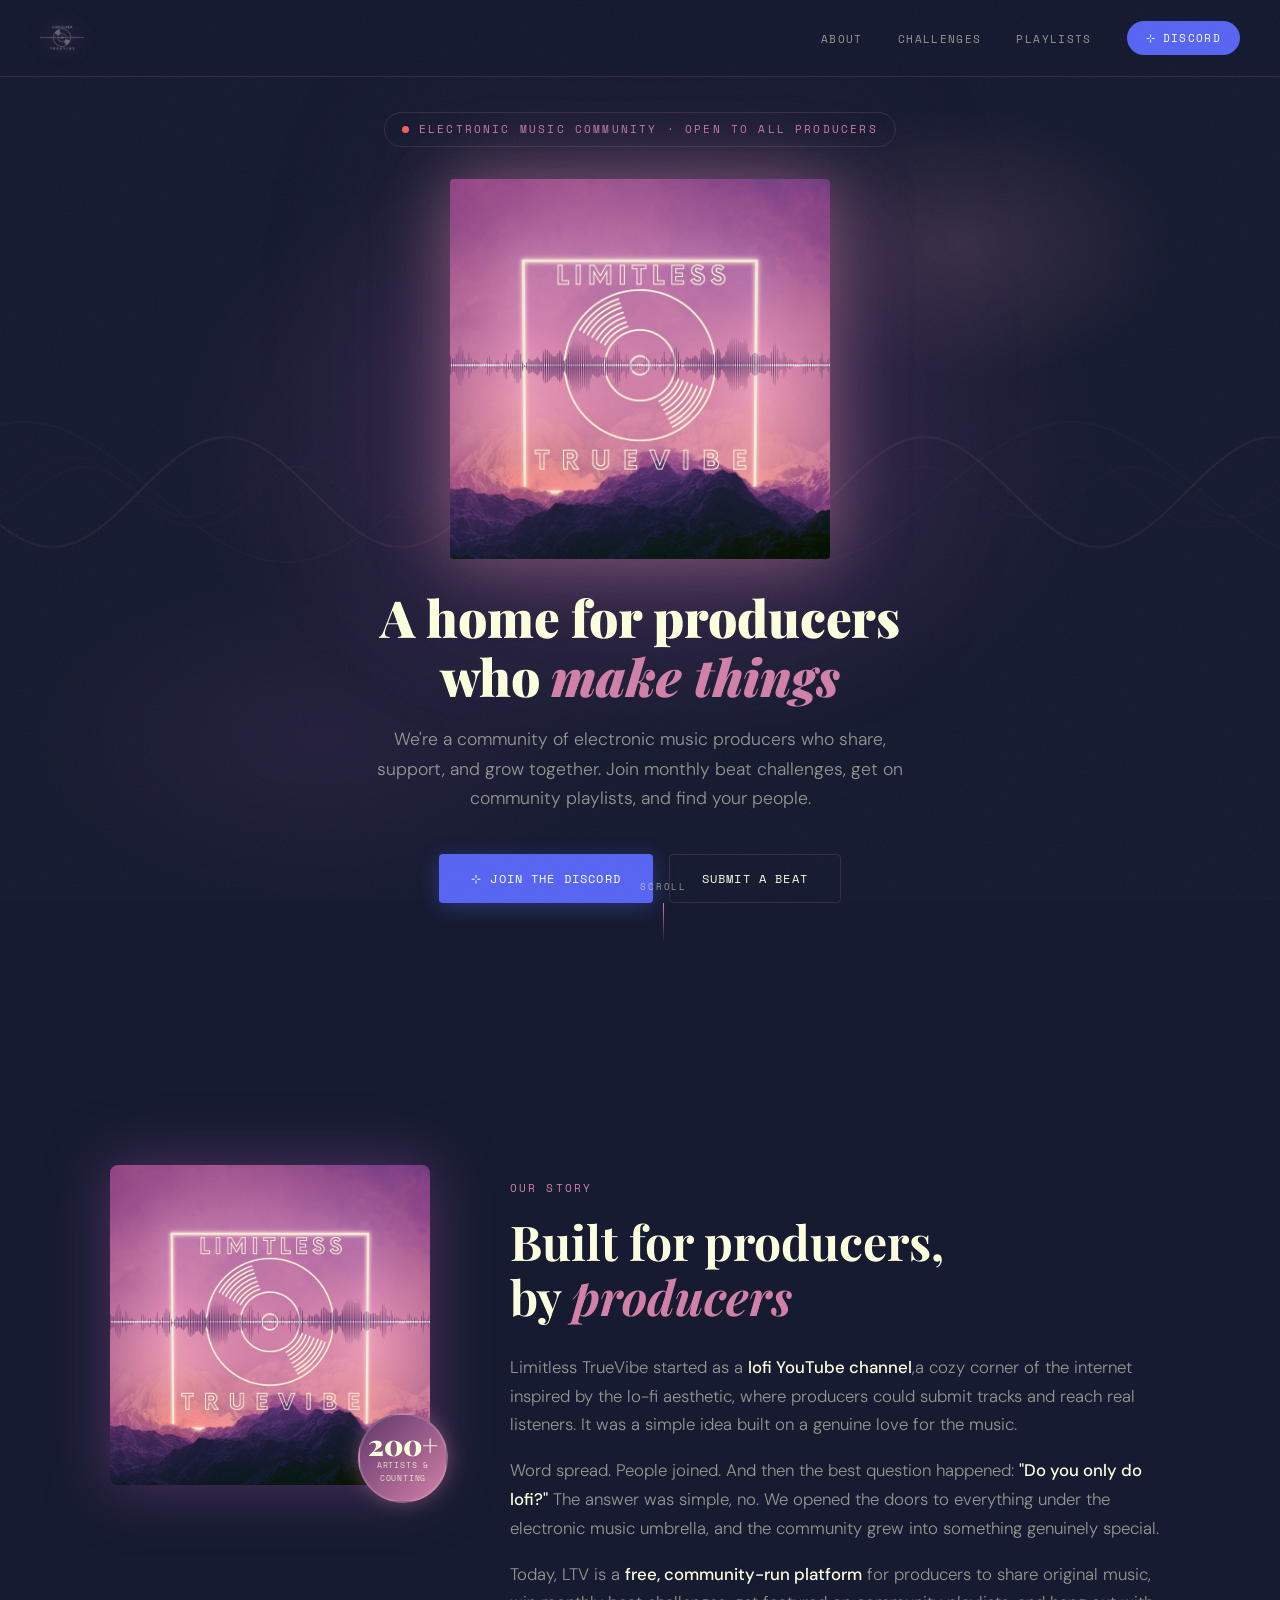
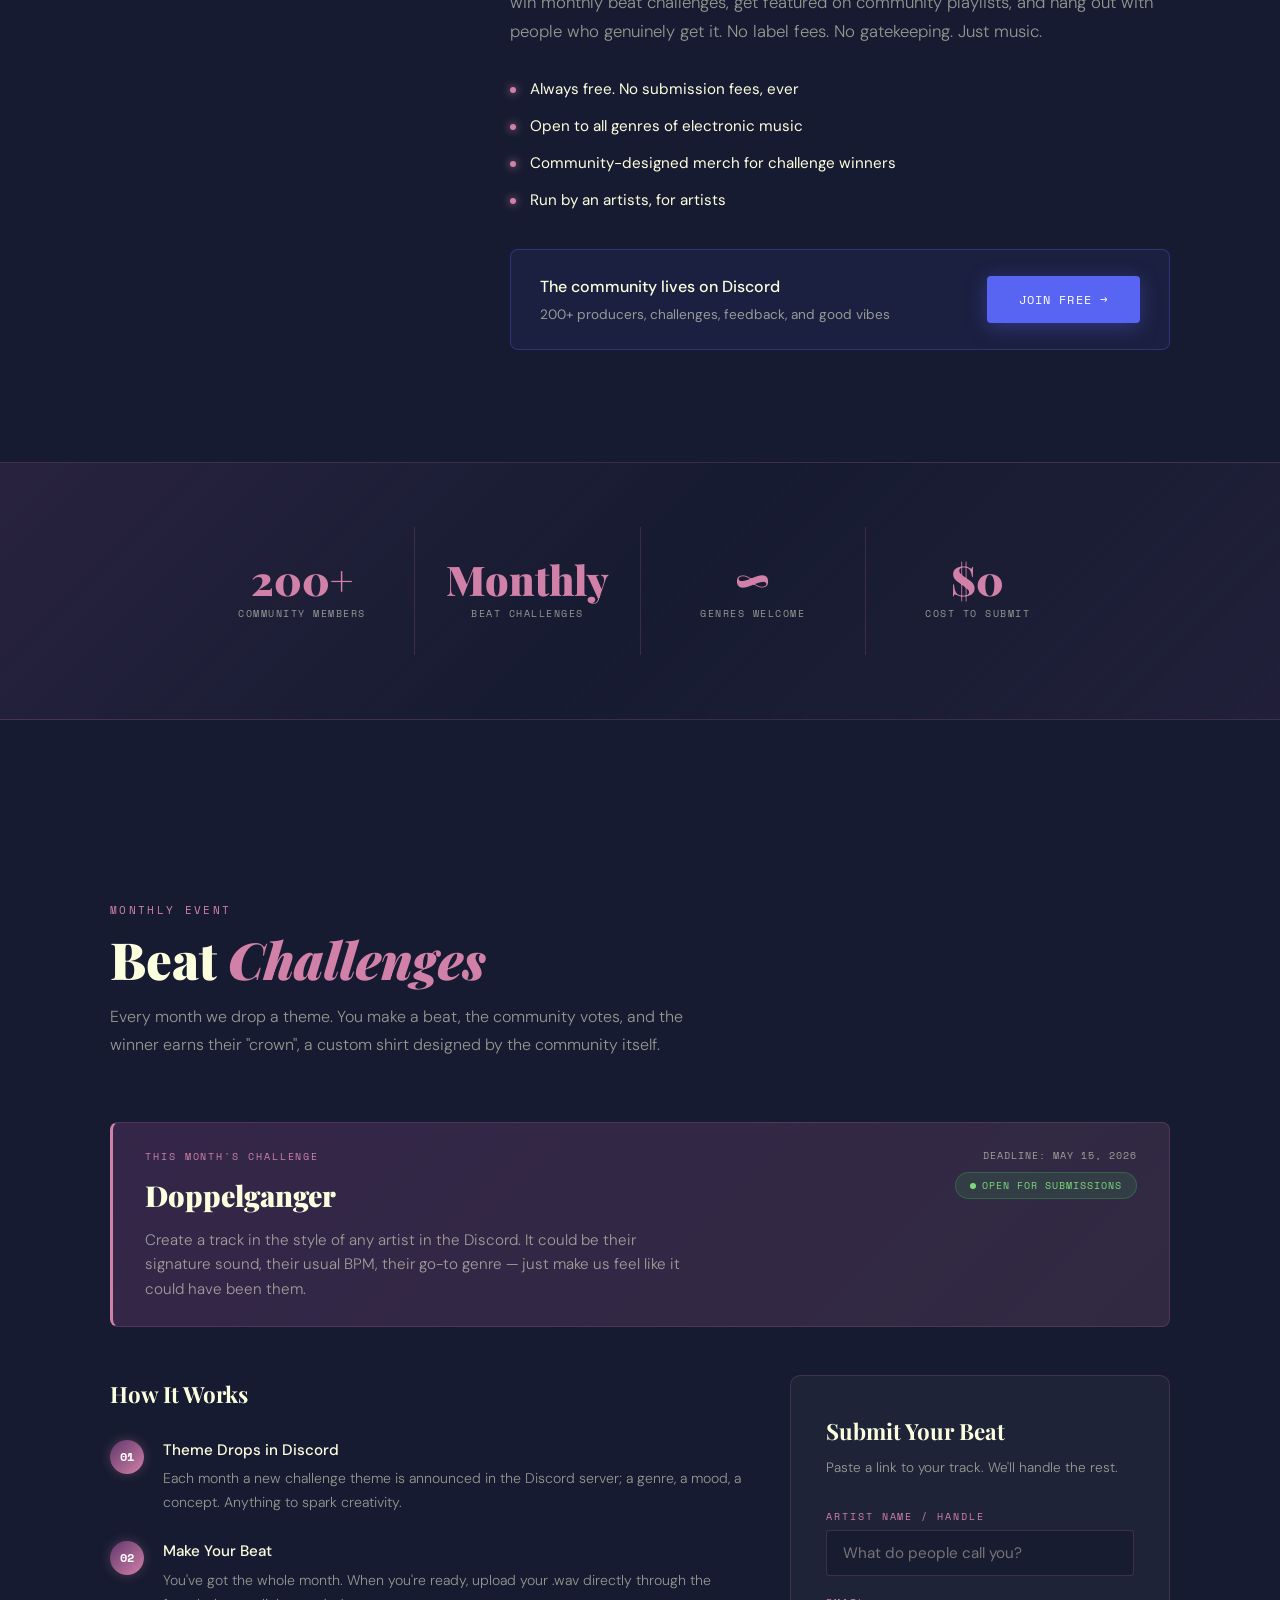
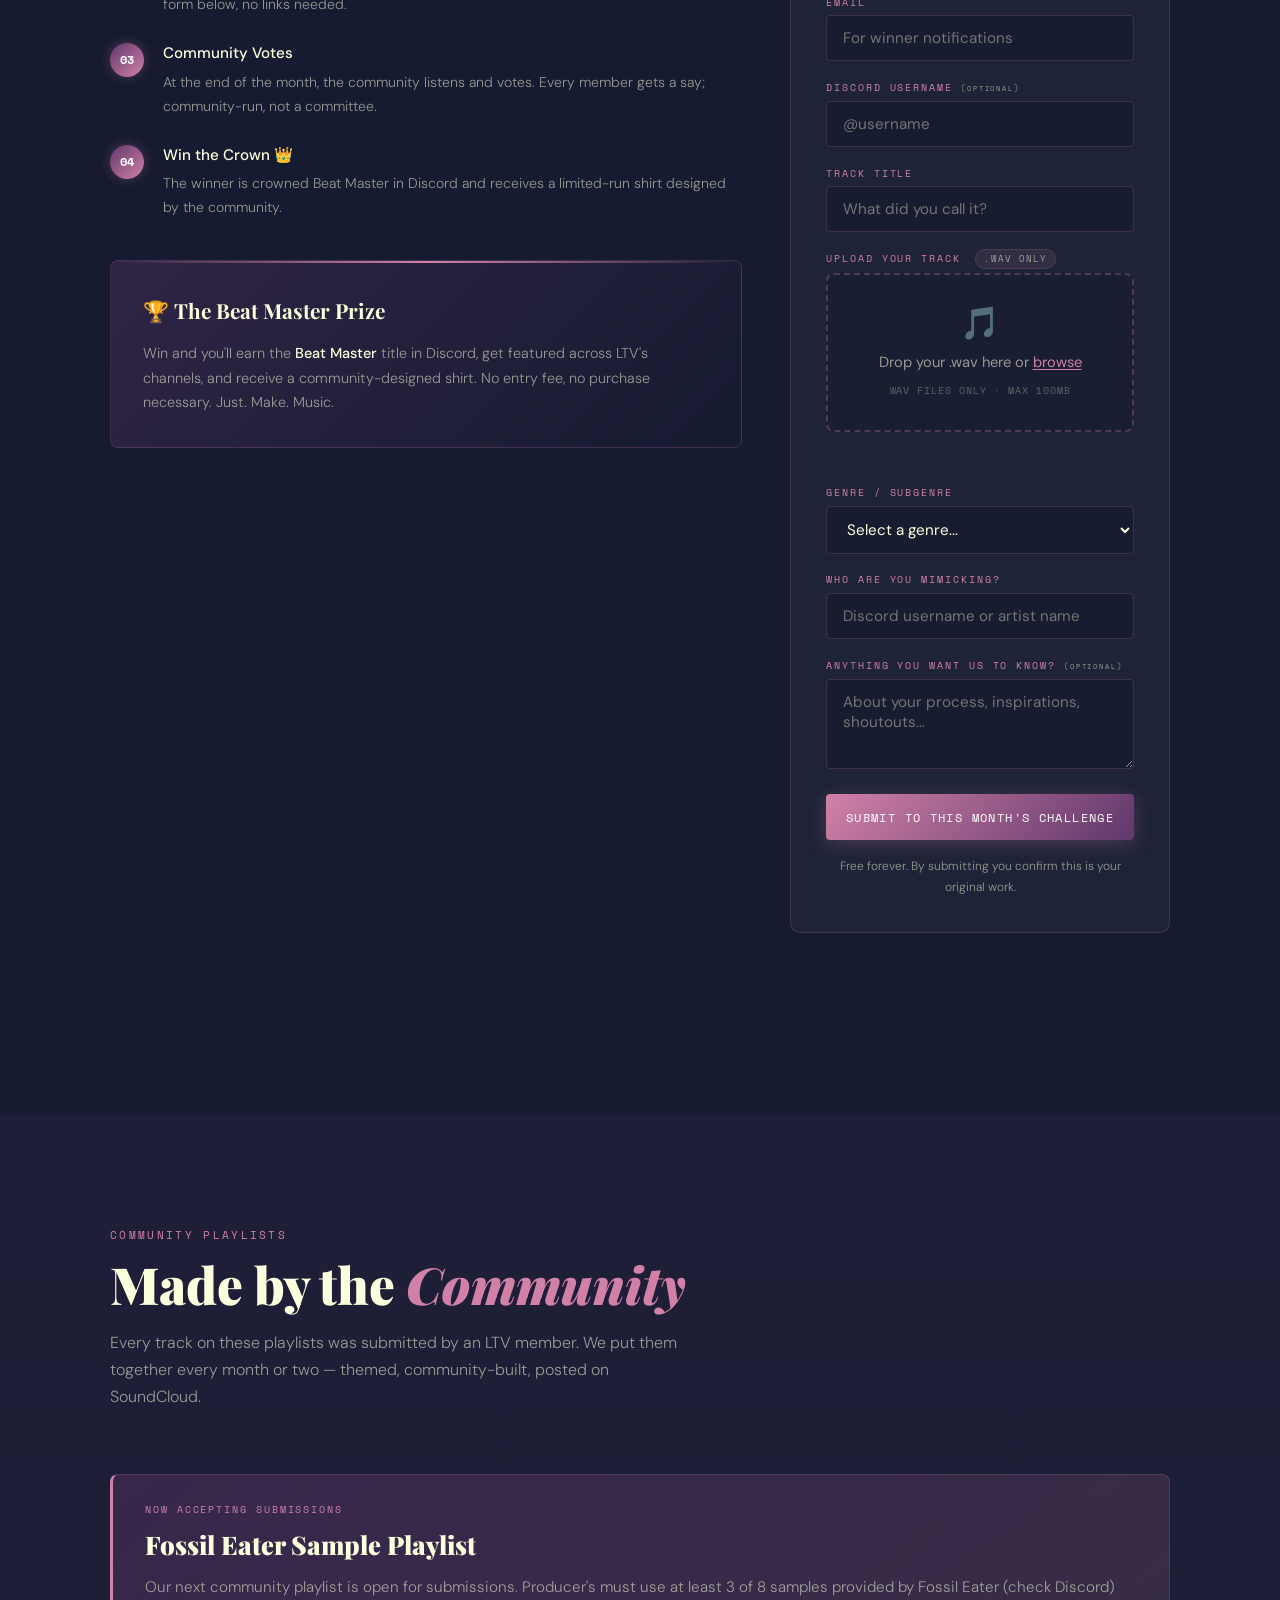
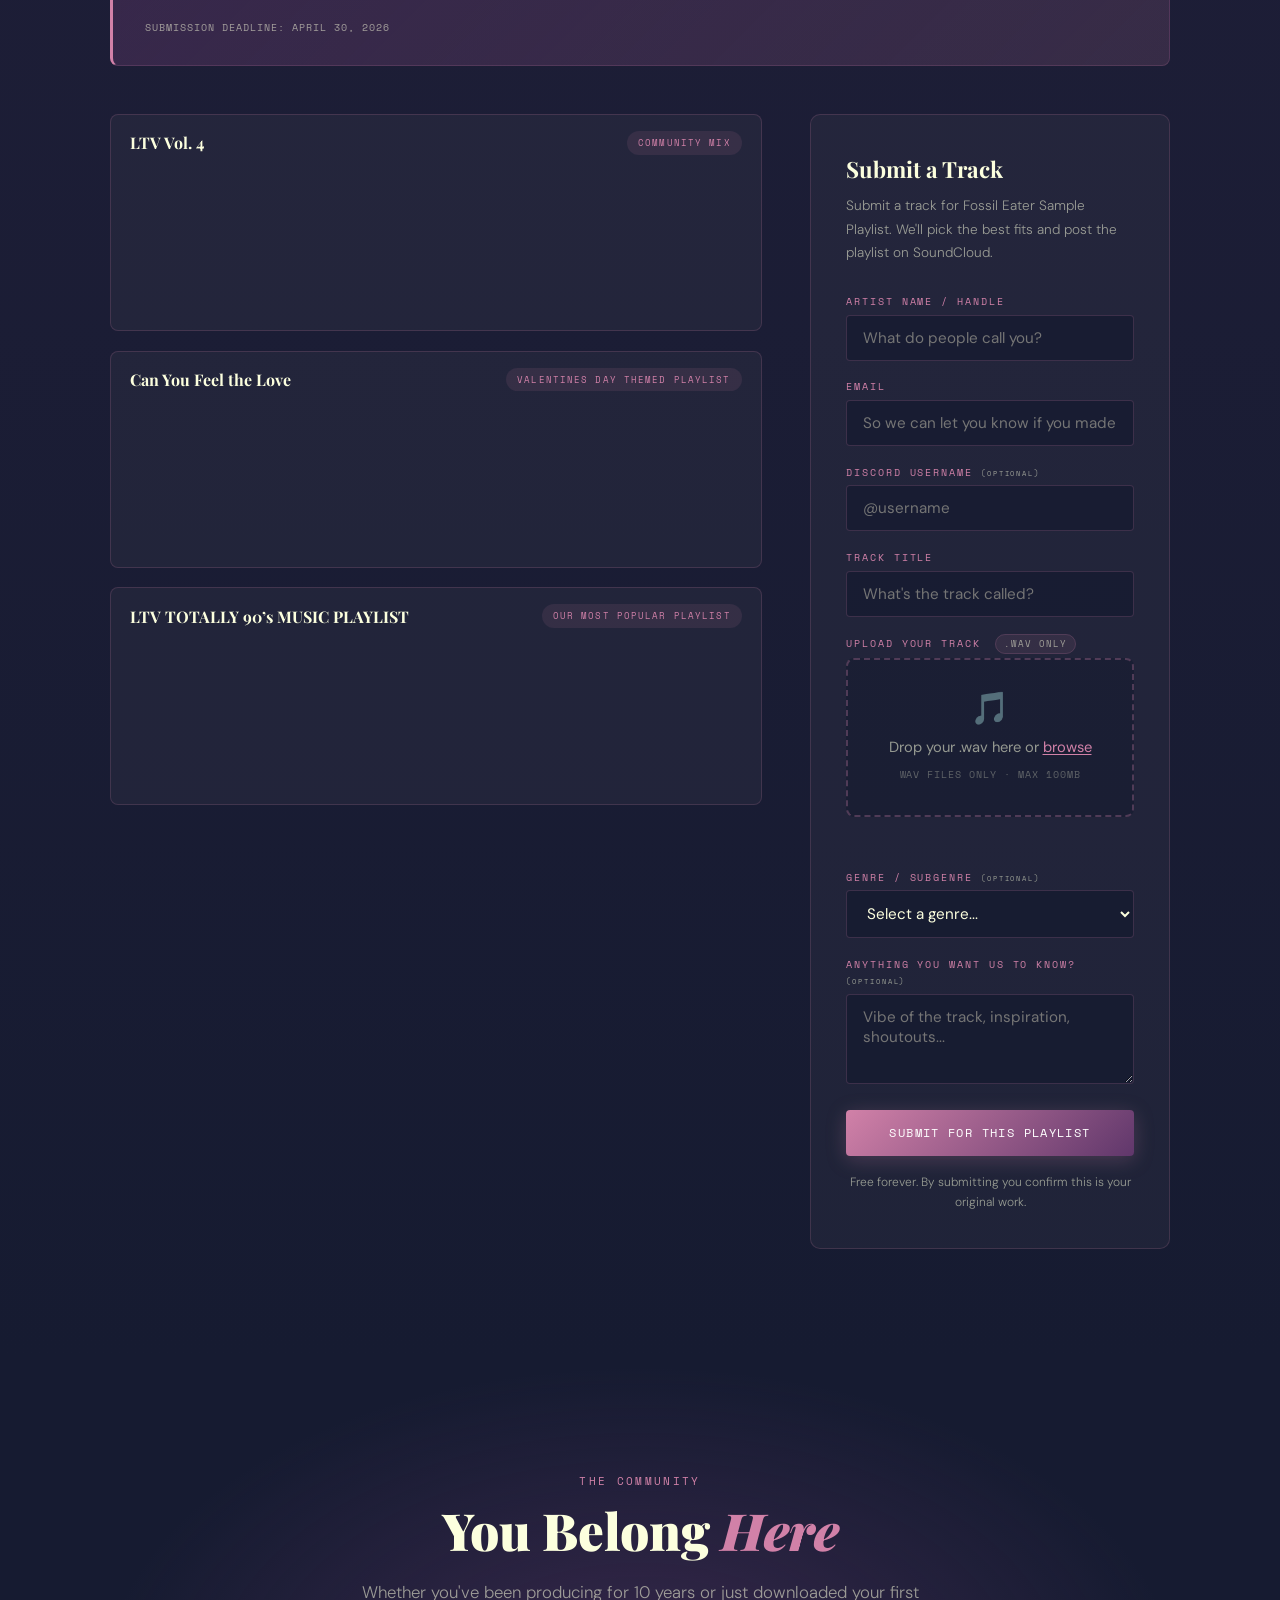
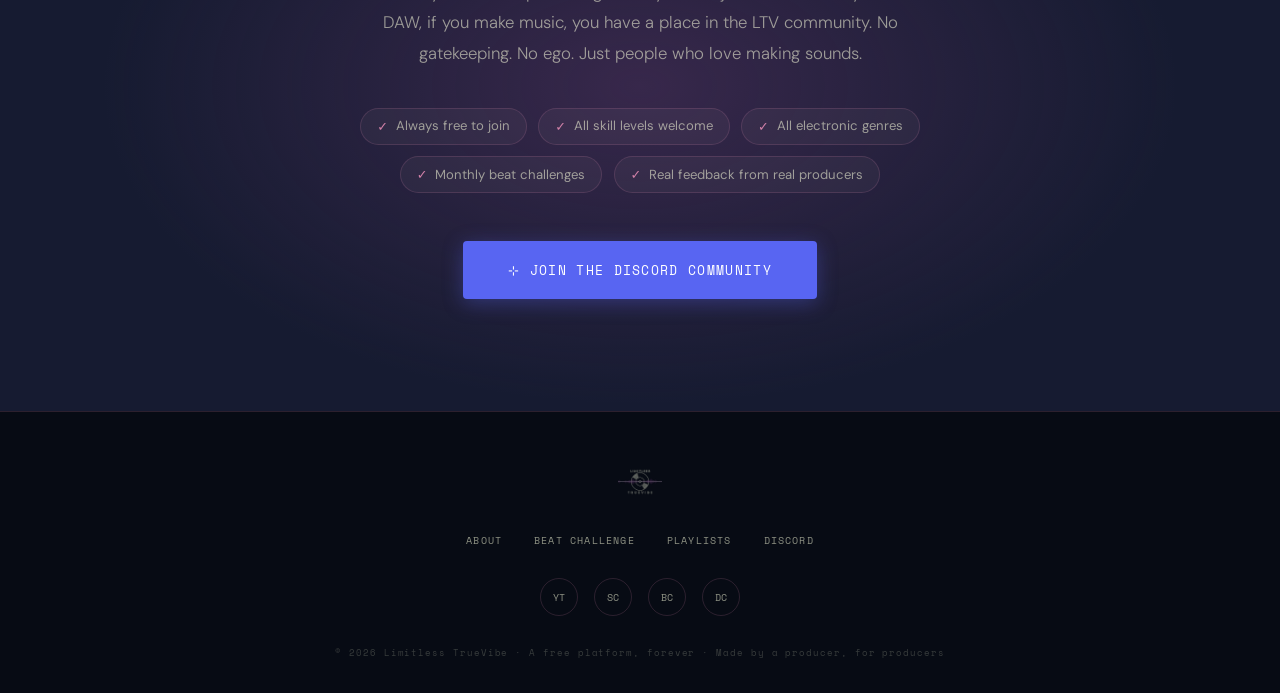
==== index.html @ 9f8b2b4f "first commit" ====
<!DOCTYPE html>
<html lang="en">
<head>
  <meta charset="UTF-8">
  <meta name="viewport" content="width=device-width, initial-scale=1.0">
  <meta name="description" content="Limitless TrueVibe — A free community for electronic music producers. Join monthly beat challenges, get on community playlists, and find your people.">
  <meta name="theme-color" content="#161b31">
  <meta property="og:title" content="Limitless TrueVibe">
  <meta property="og:description" content="A free community for electronic music producers. Beat challenges, playlists, and good vibes.">
  <meta property="og:image" content="assets/images/logo-hero.jpg">
  <meta property="og:type" content="website">
  <title>Limitless TrueVibe — A Home for Electronic Music Producers</title>
  <link rel="preconnect" href="https://fonts.googleapis.com">
  <link rel="preconnect" href="https://fonts.gstatic.com" crossorigin>
  <link href="https://fonts.googleapis.com/css2?family=Playfair+Display:ital,wght@0,700;0,900;1,700&family=DM+Sans:wght@300;400;500&family=Space+Mono:wght@400;700&display=swap" rel="stylesheet">
  <link rel="stylesheet" href="styles.css">
  <link rel="icon" type="image/png" href="assets/images/logo-hero.jpg">
</head>
<body>

  <!-- NAV -->
  <nav id="navbar">
    <a href="#hero" class="nav-logo-link">
      <img class="nav-logo" src="assets/images/logo-no-bg.png" alt="Limitless TrueVibe">
    </a>
    <ul class="nav-links">
      <li><a href="#about">About</a></li>
      <li><a href="#challenges">Challenges</a></li>
      <li><a href="#playlists">Playlists</a></li>
      <li><a href="https://discord.gg/AFdeZHfDZN" target="_blank" rel="noopener" class="nav-discord"><span>⊹</span> Discord</a></li>
    </ul>
    <button class="nav-hamburger" id="navHamburger" aria-label="Open menu">
      <span></span><span></span><span></span>
    </button>
  </nav>

  <div class="mobile-menu" id="mobileMenu">
    <ul>
      <li><a href="#about" class="mobile-link">About</a></li>
      <li><a href="#challenges" class="mobile-link">Challenges</a></li>
      <li><a href="#playlists" class="mobile-link">Playlists</a></li>
      <li><a href="https://discord.gg/AFdeZHfDZN" target="_blank" rel="noopener" class="mobile-link mobile-discord">Join the Discord</a></li>
    </ul>
  </div>

  <!-- HERO
       The canvas waveform spans the full width behind the logo.
       drawHeroWave() in script.js handles rendering + animation. -->
  <section id="hero">
    <div class="hero-glow" aria-hidden="true"></div>
    <div class="particles" id="particles" aria-hidden="true"></div>
    <canvas class="hero-wave-canvas" id="heroWaveCanvas" aria-hidden="true"></canvas>

    <div class="hero-content">
      <div class="hero-eyebrow">
        <span class="live-dot" aria-hidden="true"></span>
        Electronic Music Community &middot; Open to All Producers
      </div>
      <img class="hero-logo" src="assets/images/logo-hero.jpg" alt="Limitless TrueVibe">
      <h1 class="hero-headline">A home for producers<br>who <em>make things</em></h1>
      <p class="hero-sub">We're a community of electronic music producers who share, support, and grow together. Join monthly beat challenges, get on community playlists, and find your people.</p>
      <div class="hero-actions">
        <a href="https://discord.gg/AFdeZHfDZN" target="_blank" rel="noopener" class="btn btn-discord">⊹ Join the Discord</a>
        <a href="#challenges" class="btn btn-outline">Submit a Beat</a>
      </div>
    </div>

    <div class="scroll-hint" aria-hidden="true">
      <span>Scroll</span>
      <div class="scroll-arrow"></div>
    </div>
  </section>

  <div class="wave-strip" id="ws1" aria-hidden="true"></div>

  <!-- ABOUT -->
  <section id="about">
    <div class="about-wrap">
      <div class="about-left reveal">
        <img class="about-logo-img" src="assets/images/logo-hero.jpg" alt="Limitless TrueVibe Logo">
        <div class="about-badge" aria-label="200+ community members">
          <span class="badge-num">200+</span>
          <span class="badge-label">Artists &<br>Counting</span>
        </div>
      </div>
      <div class="about-right reveal reveal-d1">
        <span class="tag-line">Our Story</span>
        <h2 class="about-headline">Built for producers,<br>by <em>producers</em></h2>
        <p class="about-body">Limitless TrueVibe started as a <strong>lofi YouTube channel</strong>,a cozy corner of the internet inspired by the lo-fi aesthetic, where producers could submit tracks and reach real listeners. It was a simple idea built on a genuine love for the music.</p>
        <p class="about-body">Word spread. People joined. And then the best question happened: <strong>"Do you only do lofi?"</strong> The answer was simple, no. We opened the doors to everything under the electronic music umbrella, and the community grew into something genuinely special.</p>
        <p class="about-body">Today, LTV is a <strong>free, community-run platform</strong> for producers to share original music, win monthly beat challenges, get featured on community playlists, and hang out with people who genuinely get it. No label fees. No gatekeeping. Just music.</p>
        <ul class="about-values">
          <li><span class="value-dot" aria-hidden="true"></span> Always free. No submission fees, ever</li>
          <li><span class="value-dot" aria-hidden="true"></span> Open to all genres of electronic music</li>
          <li><span class="value-dot" aria-hidden="true"></span> Community-designed merch for challenge winners</li>
          <li><span class="value-dot" aria-hidden="true"></span> Run by an artists, for artists</li>
        </ul>
        <div class="about-discord-cta">
          <div class="discord-cta-text">
            <p>The community lives on Discord</p>
            <p>200+ producers, challenges, feedback, and good vibes</p>
          </div>
          <a href="https://discord.gg/AFdeZHfDZN" target="_blank" rel="noopener" class="btn btn-discord">Join Free →</a>
        </div>
      </div>
    </div>
  </section>

  <!-- STATS -->
  <div id="stats">
    <div class="stats-row">
      <div class="stat-block reveal"><div class="stat-num">200+</div><div class="stat-lbl">Community Members</div></div>
      <div class="stat-block reveal reveal-d1"><div class="stat-num">Monthly</div><div class="stat-lbl">Beat Challenges</div></div>
      <div class="stat-block reveal reveal-d2"><div class="stat-num">∞</div><div class="stat-lbl">Genres Welcome</div></div>
      <div class="stat-block reveal reveal-d3"><div class="stat-num">$0</div><div class="stat-lbl">Cost to Submit</div></div>
    </div>
  </div>

  <div class="wave-strip" id="ws2" aria-hidden="true"></div>

  <!-- BEAT CHALLENGES
       Challenge banner text is driven by CURRENT_CHALLENGE in script.js.
       Update that object to change what's shown without touching HTML. -->
  <section id="challenges">
    <div class="challenges-inner">
      <div class="section-header reveal">
        <span class="section-tag">Monthly Event</span>
        <h2 class="section-h">Beat <em>Challenges</em></h2>
        <p class="section-sub">Every month we drop a theme. You make a beat, the community votes, and the winner earns their "crown", a custom shirt designed by the community itself.</p>
      </div>

      <!-- Populated by renderChallengeBanner() in script.js -->
      <div class="current-challenge-banner reveal" id="challengeBanner"></div>

      <div class="challenge-layout">
        <div class="challenge-info reveal reveal-d1">
          <h3 class="challenge-sub-h">How It Works</h3>
          <ol class="how-it-works">
            <li class="step">
              <span class="step-num" aria-hidden="true">01</span>
              <div class="step-text"><h4>Theme Drops in Discord</h4><p>Each month a new challenge theme is announced in the Discord server; a genre, a mood, a concept. Anything to spark creativity.</p></div>
            </li>
            <li class="step">
              <span class="step-num" aria-hidden="true">02</span>
              <div class="step-text"><h4>Make Your Beat</h4><p>You've got the whole month. When you're ready, upload your .wav directly through the form below, no links needed.</p></div>
            </li>
            <li class="step">
              <span class="step-num" aria-hidden="true">03</span>
              <div class="step-text"><h4>Community Votes</h4><p>At the end of the month, the community listens and votes. Every member gets a say; community-run, not a committee.</p></div>
            </li>
            <li class="step">
              <span class="step-num" aria-hidden="true">04</span>
              <div class="step-text"><h4>Win the Crown 👑</h4><p>The winner is crowned Beat Master in Discord and receives a limited-run shirt designed by the community.</p></div>
            </li>
          </ol>
          <div class="prize-card">
            <h4>🏆 The Beat Master Prize</h4>
            <p>Win and you'll earn the <strong>Beat Master</strong> title in Discord, get featured across LTV's channels, and receive a community-designed shirt. No entry fee, no purchase necessary. Just. Make. Music.</p>
          </div>
        </div>

        <div class="challenge-form-wrap reveal reveal-d2">
          <div class="form-card">
            <h3>Submit Your Beat</h3>
            <p class="form-sub">Paste a link to your track. We'll handle the rest.</p>
            <form id="challengeForm" novalidate>
              <input type="hidden" id="challengeId" name="challenge_id">
              <input type="hidden" id="challengeNameField" name="challenge_name">
              <div class="field">
                <label for="artistName">Artist Name / Handle</label>
                <input id="artistName" type="text" name="artist_name" placeholder="What do people call you?" required>
              </div>
              <div class="field">
                <label for="artistEmail">Email</label>
                <input id="artistEmail" type="email" name="email" placeholder="For winner notifications" required>
              </div>
              <div class="field">
                <label for="discordHandle">Discord Username <span class="optional">(optional)</span></label>
                <input id="discordHandle" type="text" name="discord" placeholder="@username">
              </div>
              <div class="field">
                <label for="trackTitle">Track Title</label>
                <input id="trackTitle" type="text" name="track_title" placeholder="What did you call it?" required>
              </div>
              <div class="field">
                <label for="trackFile">Upload Your Track <span class="file-format">.wav only</span></label>
                <div class="file-drop-zone" id="challengeDropZone">
                  <div class="file-drop-inner">
                    <span class="file-drop-icon" aria-hidden="true">🎵</span>
                    <span class="file-drop-text">Drop your .wav here or <span class="file-browse-link">browse</span></span>
                    <span class="file-drop-hint">WAV files only · Max 100MB</span>
                  </div>
                  <input id="trackFile" type="file" name="track_file" accept=".wav,audio/wav,audio/x-wav" required class="file-input-hidden">
                </div>
                <div class="file-selected" id="challengeFileSelected"></div>
              </div>
              <div class="field">
                <label for="trackGenre">Genre / Subgenre</label>
                <select id="trackGenre" name="genre" required>
                  <option value="">Select a genre...</option>
                  <option value="lofi">Lo-Fi</option>
                  <option value="house">House</option>
                  <option value="dnb">Drum &amp; Bass</option>
                  <option value="ambient">Ambient / Chillout</option>
                  <option value="trap">Trap / Hip-Hop</option>
                  <option value="techno">Techno</option>
                  <option value="synthwave">Synthwave / Retrowave</option>
                  <option value="futurebass">Future Bass</option>
                  <option value="idm">IDM / Experimental</option>
                  <option value="other">Other Electronic</option>
                </select>
              </div>
              <!-- Shown only for "mimic" type challenges like Doppelganger -->
              <div class="field conditional" id="mimicField">
                <label for="mimicArtist">Who are you mimicking?</label>
                <input id="mimicArtist" type="text" name="mimic_artist" placeholder="Discord username or artist name">
              </div>
              <div class="field">
                <label for="trackNotes">Anything you want us to know? <span class="optional">(optional)</span></label>
                <textarea id="trackNotes" name="notes" placeholder="About your process, inspirations, shoutouts..."></textarea>
              </div>
              <button type="submit" class="submit-btn" id="challengeBtn">Submit to This Month's Challenge</button>
              <p class="form-note">Free forever. By submitting you confirm this is your original work.</p>
            </form>
          </div>
        </div>
      </div>
    </div>
  </section>

  <div class="wave-strip" id="ws3" aria-hidden="true"></div>

  <!-- PLAYLISTS
       Embeds and banner driven by PLAYLISTS / CURRENT_PLAYLIST in script.js.
       Add your real SoundCloud playlist URLs there. -->
  <section id="playlists">
    <div class="playlists-inner">
      <div class="section-header reveal">
        <span class="section-tag">Community Playlists</span>
        <h2 class="section-h">Made by the <em>Community</em></h2>
        <p class="section-sub">Every track on these playlists was submitted by an LTV member. We put them together every month or two — themed, community-built, posted on SoundCloud.</p>
      </div>

      <!-- Populated by renderPlaylistBanner() in script.js -->
      <div class="current-playlist-banner reveal" id="playlistBanner"></div>

      <div class="playlists-layout">
        <!-- Populated by renderPlaylistEmbeds() in script.js -->
        <div class="playlists-embeds reveal" id="playlistEmbeds"></div>

        <div class="playlist-form-wrap reveal reveal-d1">
          <div class="form-card">
            <h3>Submit a Track</h3>
            <p class="form-sub" id="playlistFormSub">Send us your track for the current playlist.</p>
            <form id="playlistForm" novalidate>
              <input type="hidden" id="playlistId" name="playlist_id">
              <input type="hidden" id="playlistNameField" name="playlist_name">
              <div class="field">
                <label for="plArtistName">Artist Name / Handle</label>
                <input id="plArtistName" type="text" name="artist_name" placeholder="What do people call you?" required>
              </div>
              <div class="field">
                <label for="plArtistEmail">Email</label>
                <input id="plArtistEmail" type="email" name="email" placeholder="So we can let you know if you made it" required>
              </div>
              <div class="field">
                <label for="plDiscord">Discord Username <span class="optional">(optional)</span></label>
                <input id="plDiscord" type="text" name="discord" placeholder="@username">
              </div>
              <div class="field">
                <label for="plTrackTitle">Track Title</label>
                <input id="plTrackTitle" type="text" name="track_title" placeholder="What's the track called?" required>
              </div>
              <div class="field">
                <label for="plTrackFile">Upload Your Track <span class="file-format">.wav only</span></label>
                <div class="file-drop-zone" id="playlistDropZone">
                  <div class="file-drop-inner">
                    <span class="file-drop-icon" aria-hidden="true">🎵</span>
                    <span class="file-drop-text">Drop your .wav here or <span class="file-browse-link">browse</span></span>
                    <span class="file-drop-hint">WAV files only · Max 100MB</span>
                  </div>
                  <input id="plTrackFile" type="file" name="track_file" accept=".wav,audio/wav,audio/x-wav" required class="file-input-hidden">
                </div>
                <div class="file-selected" id="playlistFileSelected"></div>
              </div>
              <div class="field">
                <label for="plGenre">Genre / Subgenre <span class="optional">(optional)</span></label>
                <select id="plGenre" name="genre">
                  <option value="">Select a genre...</option>
                  <option value="lofi">Lo-Fi</option>
                  <option value="house">House</option>
                  <option value="dnb">Drum &amp; Bass</option>
                  <option value="ambient">Ambient / Chillout</option>
                  <option value="trap">Trap / Hip-Hop</option>
                  <option value="techno">Techno</option>
                  <option value="synthwave">Synthwave / Retrowave</option>
                  <option value="futurebass">Future Bass</option>
                  <option value="idm">IDM / Experimental</option>
                  <option value="other">Other Electronic</option>
                </select>
              </div>
              <div class="field">
                <label for="plNotes">Anything you want us to know? <span class="optional">(optional)</span></label>
                <textarea id="plNotes" name="notes" placeholder="Vibe of the track, inspiration, shoutouts..."></textarea>
              </div>
              <button type="submit" class="submit-btn" id="playlistBtn">Submit for This Playlist</button>
              <p class="form-note">Free forever. By submitting you confirm this is your original work.</p>
            </form>
          </div>
        </div>
      </div>
    </div>
  </section>

  <!-- JOIN CTA -->
  <section id="join">
    <div class="join-inner">
      <div class="reveal">
        <span class="section-tag">The Community</span>
        <h2 class="section-h join-h">You Belong <em>Here</em></h2>
        <p class="join-body">Whether you've been producing for 10 years or just downloaded your first DAW, if you make music, you have a place in the LTV community. No gatekeeping. No ego. Just people who love making sounds.</p>
      </div>
      <ul class="join-facts reveal reveal-d1">
        <li class="join-fact">Always free to join</li>
        <li class="join-fact">All skill levels welcome</li>
        <li class="join-fact">All electronic genres</li>
        <li class="join-fact">Monthly beat challenges</li>
        <li class="join-fact">Real feedback from real producers</li>
      </ul>
      <div class="reveal reveal-d2">
        <a href="https://discord.gg/AFdeZHfDZN" target="_blank" rel="noopener" class="btn btn-discord btn-join-big">⊹ Join the Discord Community</a>
      </div>
    </div>
  </section>

  <!-- FOOTER -->
  <footer id="footer">
    <img class="footer-logo" src="assets/images/logo-no-bg.png" alt="Limitless TrueVibe">
    <nav class="footer-nav" aria-label="Footer navigation">
      <a href="#about">About</a>
      <a href="#challenges">Beat Challenge</a>
      <a href="#playlists">Playlists</a>
      <a href="https://discord.gg/AFdeZHfDZN" target="_blank" rel="noopener">Discord</a>
    </nav>
    <div class="footer-socials">
      <a href="https://youtube.com/@YOUR_CHANNEL" target="_blank" rel="noopener" class="soc" aria-label="YouTube">YT</a>
      <a href="https://soundcloud.com/YOUR_PAGE" target="_blank" rel="noopener" class="soc" aria-label="SoundCloud">SC</a>
      <a href="https://bandcamp.com/YOUR_PAGE" target="_blank" rel="noopener" class="soc" aria-label="Bandcamp">BC</a>
      <a href="https://discord.gg/AFdeZHfDZN" target="_blank" rel="noopener" class="soc" aria-label="Discord">DC</a>
    </div>
    <p class="footer-copy">&copy; <span id="footerYear"></span> Limitless TrueVibe &middot; A free platform, forever &middot; Made by a producer, for producers</p>
  </footer>

  <!-- ADMIN PANEL — only visible at ?admin=1 in the URL -->
  <button class="admin-fab" id="adminFab" aria-label="Open admin panel">⚙ Manage Content</button>
  <div class="admin-modal-overlay" id="adminOverlay">
    <div class="admin-modal">
      <button class="admin-close" id="adminClose" aria-label="Close">✕</button>
      <h2>⚙ Manage Content</h2>
      <p class="admin-sub">Changes save to your browser and appear immediately. See README.md to make them permanent in script.js.</p>
      <div class="admin-tabs">
        <button class="admin-tab active" data-panel="challenge">Beat Challenge</button>
        <button class="admin-tab" data-panel="playlist">Playlist</button>
      </div>
      <div class="admin-panel active" id="adminPanelChallenge">
        <div class="field"><label for="adminChallengeTitle">Challenge Name</label><input id="adminChallengeTitle" type="text" placeholder="e.g. Doppelganger"></div>
        <div class="field"><label for="adminChallengeDesc">Description</label><textarea id="adminChallengeDesc" placeholder="e.g. Create a track in the style of anyone in the Discord..."></textarea></div>
        <div class="field"><label for="adminChallengeDeadline">Deadline</label><input id="adminChallengeDeadline" type="text" placeholder="e.g. May 31, 2025"></div>
        <div class="field">
          <label for="adminChallengeType">Challenge Type</label>
          <select id="adminChallengeType">
            <option value="standard">Standard (make a beat)</option>
            <option value="mimic">Mimic / Doppelganger (copy someone's style)</option>
          </select>
        </div>
        <button class="admin-save-btn" id="saveChallenge">Save Challenge</button>
      </div>
      <div class="admin-panel" id="adminPanelPlaylist">
        <div class="field"><label for="adminPlaylistTitle">Playlist Name</label><input id="adminPlaylistTitle" type="text" placeholder="e.g. LTV Vol. 3 — Late Night Drives"></div>
        <div class="field"><label for="adminPlaylistDesc">Description / Theme</label><textarea id="adminPlaylistDesc" placeholder="e.g. Anything that sounds like driving alone at 2am..."></textarea></div>
        <div class="field"><label for="adminPlaylistDeadline">Submission Deadline</label><input id="adminPlaylistDeadline" type="text" placeholder="e.g. June 15, 2025"></div>
        <button class="admin-save-btn" id="savePlaylist">Save Playlist</button>
      </div>
    </div>
  </div>

  <script src="script.js"></script>
</body>
</html>
---- styles.css ----
/* =============================================================================
   LIMITLESS TRUEVIBE — styles.css
   =============================================================================

   TABLE OF CONTENTS
   -----------------
   1.  CSS Variables (design tokens)
   2.  Reset & Base
   3.  Typography helpers
   4.  Utility classes (.btn, .reveal, .wave-strip, .section-tag, etc.)
   5.  Navigation
   6.  Hero Section
   7.  About Section
   8.  Stats Bar
   9.  Beat Challenges Section
   10. Playlists Section
   11. Join / CTA Section
   12. Footer
   13. Animations & Keyframes
   14. Responsive (max-width: 768px)

   BRAND COLORS (for quick reference)
   ------------------------------------
   Cream:   #fcffde   — primary text, light backgrounds
   Dark:    #161b31   — main background
   Pink:    #d181a8   — primary accent, CTAs, highlights
   Purple:  #60376b   — secondary accent, gradients
   White:   #ffffff   — pure white where needed
   Discord: #5865F2   — Discord brand button color

============================================================================= */


/* =============================================================================
   1. CSS VARIABLES
============================================================================= */

:root {
  /* Brand palette */
  --color-cream:    #fcffde;
  --color-dark:     #161b31;
  --color-dark-2:   #1c2240;       /* slightly lighter dark for contrast surfaces */
  --color-pink:     #d181a8;
  --color-purple:   #60376b;
  --color-white:    #ffffff;
  --color-discord:  #5865F2;

  /* Semantic aliases */
  --bg:             var(--color-dark);
  --bg-surface:     var(--color-dark-2);
  --text:           var(--color-cream);
  --text-muted:     rgba(252, 255, 222, 0.55);
  --accent:         var(--color-pink);
  --accent-2:       var(--color-purple);
  --border:         rgba(209, 129, 168, 0.18);
  --surface-mid:    rgba(252, 255, 222, 0.04);

  /* Spacing scale */
  --space-xs:  0.4rem;
  --space-sm:  0.8rem;
  --space-md:  1.5rem;
  --space-lg:  3rem;
  --space-xl:  5rem;
  --space-2xl: 7rem;

  /* Typography */
  --font-display: 'Playfair Display', Georgia, serif;
  --font-body:    'DM Sans', system-ui, sans-serif;
  --font-mono:    'Space Mono', 'Courier New', monospace;

  /* Border radius */
  --radius-sm:   4px;
  --radius-md:   8px;
  --radius-full: 999px;

  /* Transitions */
  --transition: 0.22s ease;
  --transition-slow: 0.8s ease;
}


/* =============================================================================
   2. RESET & BASE
============================================================================= */

*, *::before, *::after {
  box-sizing: border-box;
  margin: 0;
  padding: 0;
}

html {
  scroll-behavior: smooth;
  -webkit-text-size-adjust: 100%;
}

body {
  background: var(--bg);
  color: var(--text);
  font-family: var(--font-body);
  font-size: 1rem;
  line-height: 1.7;
  overflow-x: hidden;
}

/* Grain texture overlay — purely decorative */
body::after {
  content: '';
  position: fixed;
  inset: 0;
  pointer-events: none;
  z-index: 1000;
  opacity: 0.025;
  background-image: url("data:image/svg+xml,%3Csvg viewBox='0 0 512 512' xmlns='http://www.w3.org/2000/svg'%3E%3Cfilter id='n'%3E%3CfeTurbulence type='fractalNoise' baseFrequency='0.75' numOctaves='4' stitchTiles='stitch'/%3E%3C/filter%3E%3Crect width='100%25' height='100%25' filter='url(%23n)'/%3E%3C/svg%3E");
}

img {
  max-width: 100%;
  display: block;
}

a {
  color: inherit;
  text-decoration: none;
}

ul, ol {
  list-style: none;
}

button {
  font-family: inherit;
  cursor: pointer;
}


/* =============================================================================
   3. TYPOGRAPHY HELPERS
   — Used across multiple sections
============================================================================= */

.section-tag {
  display: block;
  font-family: var(--font-mono);
  font-size: 0.66rem;
  letter-spacing: 0.22em;
  text-transform: uppercase;
  color: var(--accent);
  margin-bottom: 0.7rem;
}

.section-h {
  font-family: var(--font-display);
  font-size: clamp(2rem, 4.5vw, 3.2rem);
  font-weight: 900;
  line-height: 1.1;
  margin-bottom: 1rem;
}

.section-h em {
  color: var(--accent);
  font-style: italic;
}

.section-sub {
  font-size: 1rem;
  color: var(--text-muted);
  font-weight: 300;
  max-width: 580px;
}

.section-header {
  margin-bottom: 4rem;
}

.optional {
  font-size: 0.75em;
  color: var(--text-muted);
  font-weight: 300;
}


/* =============================================================================
   4. UTILITY CLASSES
============================================================================= */

/* ── Buttons ── */
.btn {
  display: inline-flex;
  align-items: center;
  gap: 0.5rem;
  padding: 0.85rem 2rem;
  border-radius: var(--radius-sm);
  font-family: var(--font-mono);
  font-size: 0.72rem;
  letter-spacing: 0.1em;
  text-transform: uppercase;
  text-decoration: none;
  cursor: pointer;
  border: none;
  transition: transform var(--transition), box-shadow var(--transition), opacity var(--transition);
  white-space: nowrap;
}

.btn:hover {
  transform: translateY(-2px);
}

.btn-discord {
  background: var(--color-discord);
  color: var(--color-white);
  box-shadow: 0 4px 20px rgba(88, 101, 242, 0.35);
}

.btn-discord:hover {
  box-shadow: 0 6px 28px rgba(88, 101, 242, 0.6);
  color: var(--color-white);
}

.btn-outline {
  background: transparent;
  color: var(--text);
  border: 1px solid var(--border);
}

.btn-outline:hover {
  border-color: var(--accent);
  color: var(--accent);
}

/* ── Scroll reveal ── */
/* Elements start invisible; .visible class added by IntersectionObserver in script.js */
.reveal {
  opacity: 0;
  transform: translateY(30px);
  transition: opacity var(--transition-slow), transform var(--transition-slow);
}

.reveal.visible {
  opacity: 1;
  transform: translateY(0);
}

/* Staggered delays for grouped reveals */
.reveal-d1 { transition-delay: 0.1s; }
.reveal-d2 { transition-delay: 0.2s; }
.reveal-d3 { transition-delay: 0.3s; }
.reveal-d4 { transition-delay: 0.4s; }

/* ── Animated wave strip (bars generated by JS) ── */
.wave-strip {
  width: 100%;
  height: 70px;
  display: flex;
  align-items: center;
  justify-content: center;
  gap: 2.5px;
  background: var(--bg);
  overflow: hidden;
  padding: 10px 0;
}

.wbar {
  width: 2.5px;
  border-radius: 2px;
  background: linear-gradient(to top, var(--accent-2), var(--accent));
  animation: wbAnim 1s ease-in-out infinite alternate;
}


/* =============================================================================
   5. NAVIGATION
============================================================================= */

#navbar {
  position: fixed;
  top: 0; left: 0; right: 0;
  z-index: 200;
  display: flex;
  align-items: center;
  justify-content: space-between;
  padding: 1rem 2.5rem;
  background: rgba(22, 27, 49, 0.9);
  backdrop-filter: blur(16px);
  -webkit-backdrop-filter: blur(16px);
  border-bottom: 1px solid var(--border);
  transition: padding var(--transition);
}

.nav-logo-link {
  display: flex;
  align-items: center;
}

.nav-logo {
  height: 44px;
  width: auto;
  filter: drop-shadow(0 0 10px rgba(209, 129, 168, 0.5));
}

.nav-links {
  display: flex;
  gap: 2.2rem;
  align-items: center;
}

.nav-links a {
  color: var(--text-muted);
  font-family: var(--font-mono);
  font-size: 0.7rem;
  letter-spacing: 0.12em;
  text-transform: uppercase;
  transition: color var(--transition);
}

.nav-links a:hover {
  color: var(--accent);
}

.nav-discord {
  background: var(--color-discord);
  color: var(--color-white) !important;
  padding: 0.5rem 1.2rem;
  border-radius: var(--radius-full);
  font-size: 0.68rem !important;
  display: flex;
  align-items: center;
  gap: 0.4rem;
  transition: opacity var(--transition), transform var(--transition) !important;
}

.nav-discord:hover {
  opacity: 0.88;
  transform: translateY(-1px);
}

/* Hamburger button — hidden on desktop, shown on mobile */
.nav-hamburger {
  display: none;
  flex-direction: column;
  gap: 5px;
  background: none;
  border: none;
  padding: 4px;
}

.nav-hamburger span {
  display: block;
  width: 22px;
  height: 2px;
  background: var(--text);
  border-radius: 2px;
  transition: transform var(--transition), opacity var(--transition);
}

/* Mobile menu drawer */
.mobile-menu {
  display: none;
  position: fixed;
  top: 0; left: 0; right: 0; bottom: 0;
  background: var(--bg);
  z-index: 190;
  flex-direction: column;
  align-items: center;
  justify-content: center;
  gap: 2rem;
}

.mobile-menu.open {
  display: flex;
}

.mobile-menu ul {
  display: flex;
  flex-direction: column;
  align-items: center;
  gap: 2rem;
}

.mobile-link {
  font-family: var(--font-display);
  font-size: 2rem;
  font-weight: 700;
  color: var(--text);
  transition: color var(--transition);
}

.mobile-link:hover {
  color: var(--accent);
}

.mobile-discord {
  font-family: var(--font-mono) !important;
  font-size: 0.85rem !important;
  background: var(--color-discord);
  color: white !important;
  padding: 0.8rem 2rem;
  border-radius: var(--radius-full);
}


/* =============================================================================
   6. HERO SECTION
============================================================================= */

#hero {
  min-height: 100vh;
  display: flex;
  flex-direction: column;
  align-items: center;
  justify-content: center;
  text-align: center;
  position: relative;
  overflow: hidden;
  padding: 7rem 2rem 5rem;
}

/* Radial glow background */
.hero-glow {
  position: absolute;
  inset: 0;
  background:
    radial-gradient(ellipse 55% 50% at 50% 45%, rgba(96, 55, 107, 0.5) 0%, transparent 65%),
    radial-gradient(ellipse 30% 25% at 75% 25%, rgba(209, 129, 168, 0.18) 0%, transparent 55%),
    radial-gradient(ellipse 40% 30% at 25% 75%, rgba(96, 55, 107, 0.2) 0%, transparent 55%),
    var(--bg);
  pointer-events: none;
}

/* Particles container — filled dynamically by script.js */
.particles {
  position: absolute;
  inset: 0;
  pointer-events: none;
  overflow: hidden;
}

.particle {
  position: absolute;
  width: 2px;
  height: 2px;
  border-radius: 50%;
  opacity: 0;
  animation: float-up linear infinite;
}

.hero-content {
  position: relative;
  z-index: 2;
  max-width: 800px;
}

.hero-eyebrow {
  display: inline-flex;
  align-items: center;
  gap: 0.6rem;
  font-family: var(--font-mono);
  font-size: 0.68rem;
  letter-spacing: 0.2em;
  text-transform: uppercase;
  color: var(--accent);
  border: 1px solid var(--border);
  padding: 0.45rem 1.1rem;
  border-radius: var(--radius-full);
  margin-bottom: 2rem;
  animation: fadeUp 1s ease both;
}

/* Animated "live" dot in hero eyebrow */
.live-dot {
  width: 7px;
  height: 7px;
  border-radius: 50%;
  background: #ff5e5e;
  flex-shrink: 0;
  animation: pulse-dot 1.5s ease-in-out infinite;
}

.hero-logo {
  width: min(380px, 78vw);
  margin: 0 auto 1.8rem;
  border-radius: var(--radius-sm);
  filter: drop-shadow(0 0 35px rgba(209, 129, 168, 0.55)) drop-shadow(0 0 80px rgba(96, 55, 107, 0.35));
  animation: fadeUp 1s ease 0.15s both, floatLogo 6s ease-in-out infinite 1.2s;
}

.hero-headline {
  font-family: var(--font-display);
  font-size: clamp(1.8rem, 5vw, 3.2rem);
  font-weight: 900;
  line-height: 1.15;
  color: var(--text);
  margin-bottom: 1.2rem;
  animation: fadeUp 1s ease 0.3s both;
}

.hero-headline em {
  font-style: italic;
  color: var(--accent);
}

.hero-sub {
  font-size: 1.1rem;
  color: var(--text-muted);
  max-width: 540px;
  margin: 0 auto 2.5rem;
  font-weight: 300;
  animation: fadeUp 1s ease 0.45s both;
}

.hero-actions {
  display: flex;
  gap: 1rem;
  flex-wrap: wrap;
  justify-content: center;
  animation: fadeUp 1s ease 0.6s both;
}

/* Scroll indicator at bottom of hero */
.scroll-hint {
  position: absolute;
  bottom: 2.5rem;
  left: 50%;
  transform: translateX(-50%);
  display: flex;
  flex-direction: column;
  align-items: center;
  gap: 0.5rem;
  z-index: 2;
  animation: fadeUp 1s ease 1.2s both;
}

.scroll-hint span {
  font-family: var(--font-mono);
  font-size: 0.58rem;
  letter-spacing: 0.2em;
  color: var(--text-muted);
  text-transform: uppercase;
}

.scroll-arrow {
  width: 1px;
  height: 40px;
  background: linear-gradient(to bottom, var(--accent), transparent);
  animation: scrollPulse 2s ease-in-out infinite;
}


/* =============================================================================
   7. ABOUT SECTION
============================================================================= */

#about {
  padding: var(--space-2xl) 2rem;
  background: var(--bg);
  display: flex;
  justify-content: center;
}

.about-wrap {
  max-width: 1060px;
  width: 100%;
  display: flex;
  gap: var(--space-xl);
  align-items: flex-start;
  flex-wrap: wrap;
}

/* Left column: logo image + member count badge */
.about-left {
  flex: 0 0 auto;
  width: min(320px, 90vw);
  position: relative;
}

.about-logo-img {
  width: 100%;
  border-radius: var(--radius-md);
  filter: drop-shadow(0 0 30px rgba(96, 55, 107, 0.8));
}

.about-badge {
  position: absolute;
  bottom: -18px;
  right: -18px;
  background: linear-gradient(135deg, var(--accent-2), var(--accent));
  border-radius: 50%;
  width: 90px;
  height: 90px;
  display: flex;
  flex-direction: column;
  align-items: center;
  justify-content: center;
  box-shadow: 0 0 20px rgba(209, 129, 168, 0.4);
  border: 2px solid rgba(252, 255, 222, 0.15);
}

.badge-num {
  font-family: var(--font-display);
  font-size: 1.8rem;
  font-weight: 900;
  line-height: 1;
  color: var(--text);
}

.badge-label {
  font-family: var(--font-mono);
  font-size: 0.5rem;
  letter-spacing: 0.1em;
  color: rgba(252, 255, 222, 0.8);
  text-transform: uppercase;
  text-align: center;
}

/* Right column: copy + values + discord CTA */
.about-right {
  flex: 1;
  min-width: 280px;
  padding-top: 0.5rem;
}

.tag-line {
  display: inline-block;
  font-family: var(--font-mono);
  font-size: 0.66rem;
  letter-spacing: 0.2em;
  color: var(--accent);
  text-transform: uppercase;
  margin-bottom: 1rem;
}

.about-headline {
  font-family: var(--font-display);
  font-size: clamp(2rem, 4vw, 3rem);
  font-weight: 700;
  line-height: 1.15;
  margin-bottom: 1.8rem;
}

.about-headline em {
  color: var(--accent);
  font-style: italic;
}

.about-body {
  font-size: 1.05rem;
  color: var(--text-muted);
  font-weight: 300;
  margin-bottom: 1.1rem;
}

.about-body strong {
  color: var(--text);
  font-weight: 500;
}

.about-values {
  display: flex;
  flex-direction: column;
  gap: 0.7rem;
  margin: 2rem 0;
}

.about-values li {
  display: flex;
  align-items: center;
  gap: 0.9rem;
  font-size: 0.95rem;
  color: var(--text);
}

.value-dot {
  width: 6px;
  height: 6px;
  border-radius: 50%;
  background: var(--accent);
  flex-shrink: 0;
  box-shadow: 0 0 8px var(--accent);
}

/* Discord callout card at bottom of about copy */
.about-discord-cta {
  margin-top: 2.2rem;
  padding: 1.4rem 1.8rem;
  background: rgba(88, 101, 242, 0.08);
  border: 1px solid rgba(88, 101, 242, 0.3);
  border-radius: var(--radius-md);
  display: flex;
  align-items: center;
  justify-content: space-between;
  flex-wrap: wrap;
  gap: 1rem;
}

.discord-cta-text p:first-child {
  font-weight: 500;
  font-size: 1rem;
  color: var(--text);
  margin-bottom: 0.2rem;
}

.discord-cta-text p:last-child {
  font-size: 0.85rem;
  color: var(--text-muted);
}


/* =============================================================================
   8. STATS BAR
============================================================================= */

#stats {
  background: linear-gradient(
    135deg,
    rgba(96, 55, 107, 0.25) 0%,
    rgba(22, 27, 49, 0.95) 50%,
    rgba(96, 55, 107, 0.15) 100%
  );
  border-top: 1px solid var(--border);
  border-bottom: 1px solid var(--border);
  padding: 4rem 2rem;
  display: flex;
  justify-content: center;
}

.stats-row {
  display: flex;
  flex-wrap: wrap;
  justify-content: center;
  max-width: 900px;
  width: 100%;
}

.stat-block {
  flex: 1;
  min-width: 160px;
  text-align: center;
  padding: 2rem 1.5rem;
  border-right: 1px solid var(--border);
}

.stat-block:last-child {
  border-right: none;
}

.stat-num {
  font-family: var(--font-display);
  font-size: clamp(1.6rem, 3.2vw, 2.6rem);
  font-weight: 900;
  color: var(--accent);
  line-height: 1;
  margin-bottom: 0.4rem;
}

.stat-lbl {
  font-family: var(--font-mono);
  font-size: 0.62rem;
  letter-spacing: 0.15em;
  text-transform: uppercase;
  color: var(--text-muted);
}


/* =============================================================================
   9. BEAT CHALLENGES SECTION
============================================================================= */

#challenges {
  padding: var(--space-2xl) 2rem;
  background: var(--bg);
  display: flex;
  justify-content: center;
}

.challenges-inner {
  max-width: 1060px;
  width: 100%;
}

/* Two-column layout: info left, form right */
.challenge-layout {
  display: flex;
  gap: var(--space-lg);
  flex-wrap: wrap;
  align-items: flex-start;
}

.challenge-info {
  flex: 1;
  min-width: 280px;
}

.challenge-sub-h {
  font-family: var(--font-display);
  font-size: 1.4rem;
  margin-bottom: 1.5rem;
}

/* Ordered steps list */
.how-it-works {
  display: flex;
  flex-direction: column;
  gap: 1.5rem;
  margin-bottom: 2.5rem;
}

.step {
  display: flex;
  gap: 1.2rem;
  align-items: flex-start;
}

.step-num {
  flex-shrink: 0;
  width: 34px;
  height: 34px;
  border-radius: 50%;
  background: linear-gradient(135deg, var(--accent-2), var(--accent));
  display: flex;
  align-items: center;
  justify-content: center;
  font-family: var(--font-mono);
  font-size: 0.72rem;
  font-weight: 700;
  color: white;
  box-shadow: 0 0 12px rgba(209, 129, 168, 0.3);
  margin-top: 2px;
}

.step-text h4 {
  font-size: 0.95rem;
  font-weight: 500;
  color: var(--text);
  margin-bottom: 0.25rem;
}

.step-text p {
  font-size: 0.88rem;
  color: var(--text-muted);
  font-weight: 300;
}

/* Beat Master prize card */
.prize-card {
  background: linear-gradient(
    135deg,
    rgba(96, 55, 107, 0.35),
    rgba(22, 27, 49, 0.8)
  );
  border: 1px solid var(--border);
  border-radius: var(--radius-md);
  padding: 2rem;
  position: relative;
  overflow: hidden;
}

.prize-card::before {
  content: '';
  position: absolute;
  top: 0; left: 0; right: 0;
  height: 2px;
  background: linear-gradient(90deg, transparent, var(--accent), transparent);
}

.prize-card h4 {
  font-family: var(--font-display);
  font-size: 1.3rem;
  margin-bottom: 0.8rem;
}

.prize-card p {
  font-size: 0.9rem;
  color: var(--text-muted);
  font-weight: 300;
}

.prize-card strong {
  color: var(--text);
  font-weight: 500;
}

/* Submission form column */
.challenge-form-wrap {
  flex: 0 0 380px;
  min-width: 300px;
}

.form-card {
  background: var(--surface-mid);
  border: 1px solid var(--border);
  border-radius: 10px;
  padding: 2.2rem;
  position: sticky;
  top: 90px;
}

.form-card h3 {
  font-family: var(--font-display);
  font-size: 1.4rem;
  margin-bottom: 0.4rem;
}

.form-sub {
  font-size: 0.85rem;
  color: var(--text-muted);
  margin-bottom: 1.8rem;
  font-weight: 300;
}

/* Form fields */
.field {
  display: flex;
  flex-direction: column;
  gap: 0.35rem;
  margin-bottom: 1.1rem;
}

.field label {
  font-family: var(--font-mono);
  font-size: 0.6rem;
  letter-spacing: 0.2em;
  text-transform: uppercase;
  color: var(--accent);
}

.field input,
.field select,
.field textarea {
  background: rgba(22, 27, 49, 0.8);
  border: 1px solid rgba(209, 129, 168, 0.2);
  border-radius: var(--radius-sm);
  color: var(--text);
  font-family: var(--font-body);
  font-size: 0.95rem;
  padding: 0.75rem 1rem;
  outline: none;
  transition: border-color var(--transition), box-shadow var(--transition);
  width: 100%;
}

.field input:focus,
.field select:focus,
.field textarea:focus {
  border-color: var(--accent);
  box-shadow: 0 0 0 3px rgba(209, 129, 168, 0.1);
}

.field select option {
  background: var(--bg-surface);
}

.field textarea {
  min-height: 90px;
  resize: vertical;
}

.submit-btn {
  width: 100%;
  background: linear-gradient(135deg, var(--accent), var(--accent-2));
  color: white;
  padding: 0.9rem;
  border: none;
  border-radius: var(--radius-sm);
  font-family: var(--font-mono);
  font-size: 0.72rem;
  letter-spacing: 0.12em;
  text-transform: uppercase;
  cursor: pointer;
  transition: opacity var(--transition), transform var(--transition), box-shadow var(--transition);
  margin-top: 0.5rem;
  box-shadow: 0 4px 20px rgba(209, 129, 168, 0.25);
}

.submit-btn:hover {
  opacity: 0.9;
  transform: translateY(-1px);
  box-shadow: 0 6px 28px rgba(209, 129, 168, 0.45);
}

.submit-btn:disabled {
  cursor: not-allowed;
  opacity: 0.7;
  transform: none;
}

.form-note {
  font-size: 0.75rem;
  color: var(--text-muted);
  text-align: center;
  margin-top: 1rem;
  font-weight: 300;
}


/* =============================================================================
   10. PLAYLISTS SECTION
============================================================================= */

#playlists {
  padding: var(--space-2xl) 2rem;
  background: linear-gradient(
    180deg,
    rgba(96, 55, 107, 0.12) 0%,
    var(--bg) 100%
  );
  display: flex;
  justify-content: center;
}

.playlists-inner {
  max-width: 1060px;
  width: 100%;
}

/* Genre filter tabs */
.playlist-tabs {
  display: flex;
  gap: 0.5rem;
  margin-bottom: 3rem;
  flex-wrap: wrap;
}

.tab-btn {
  background: transparent;
  border: 1px solid var(--border);
  color: var(--text-muted);
  padding: 0.5rem 1.4rem;
  border-radius: var(--radius-full);
  font-family: var(--font-mono);
  font-size: 0.68rem;
  letter-spacing: 0.1em;
  text-transform: uppercase;
  cursor: pointer;
  transition: all var(--transition);
}

.tab-btn.active,
.tab-btn:hover {
  background: var(--accent);
  border-color: var(--accent);
  color: white;
}

/* Playlist cards grid */
.playlists-grid {
  display: flex;
  flex-wrap: wrap;
  gap: 1.4rem;
  margin-bottom: 3rem;
}

/* Individual playlist card — content generated by renderPlaylists() in script.js */
.playlist-card {
  flex: 1 1 220px;
  max-width: 260px;
  background: var(--surface-mid);
  border: 1px solid var(--border);
  border-radius: var(--radius-md);
  overflow: hidden;
  transition: transform var(--transition), border-color var(--transition), box-shadow var(--transition);
  cursor: pointer;
  text-decoration: none;
  color: inherit;
  display: block;
}

.playlist-card:hover {
  transform: translateY(-5px);
  border-color: rgba(209, 129, 168, 0.35);
  box-shadow: 0 16px 40px rgba(96, 55, 107, 0.35);
}

.playlist-art {
  aspect-ratio: 1;
  position: relative;
  overflow: hidden;
  display: flex;
  align-items: center;
  justify-content: center;
}

.playlist-art-inner {
  width: 100%;
  height: 100%;
  display: flex;
  align-items: center;
  justify-content: center;
}

.vinyl-svg {
  width: 65%;
  opacity: 0.75;
}

.playlist-play-overlay {
  position: absolute;
  inset: 0;
  background: rgba(22, 27, 49, 0.7);
  display: flex;
  align-items: center;
  justify-content: center;
  opacity: 0;
  transition: opacity var(--transition);
}

.playlist-card:hover .playlist-play-overlay {
  opacity: 1;
}

.pl-play-btn {
  width: 52px;
  height: 52px;
  border-radius: 50%;
  background: var(--accent);
  display: flex;
  align-items: center;
  justify-content: center;
  color: white;
  font-size: 1rem;
  box-shadow: 0 0 20px rgba(209, 129, 168, 0.5);
}

.playlist-meta {
  padding: 1rem 1rem 1.2rem;
}

.playlist-genre {
  font-family: var(--font-mono);
  font-size: 0.58rem;
  letter-spacing: 0.15em;
  text-transform: uppercase;
  color: var(--accent);
  margin-bottom: 0.3rem;
}

.playlist-title {
  font-family: var(--font-display);
  font-size: 1.05rem;
  font-weight: 700;
  color: var(--text);
  margin-bottom: 0.2rem;
}

.playlist-count {
  font-size: 0.8rem;
  color: var(--text-muted);
}

/* "Submit your track" CTA below playlist grid */
.playlist-submit-cta {
  padding: 2rem 2.5rem;
  background: var(--surface-mid);
  border: 1px dashed rgba(209, 129, 168, 0.3);
  border-radius: var(--radius-md);
  display: flex;
  align-items: center;
  justify-content: space-between;
  flex-wrap: wrap;
  gap: 1.5rem;
}

.playlist-submit-cta h3 {
  font-family: var(--font-display);
  font-size: 1.3rem;
  margin-bottom: 0.4rem;
}

.playlist-submit-cta p {
  font-size: 0.9rem;
  color: var(--text-muted);
  font-weight: 300;
  max-width: 420px;
}

.playlist-submit-cta strong {
  color: var(--text);
  font-weight: 500;
}


/* =============================================================================
   11. JOIN / CTA SECTION
============================================================================= */

#join {
  padding: var(--space-2xl) 2rem;
  display: flex;
  justify-content: center;
  align-items: center;
  flex-direction: column;
  text-align: center;
  background:
    radial-gradient(ellipse 60% 70% at 50% 50%, rgba(96, 55, 107, 0.45) 0%, transparent 70%),
    var(--bg);
  position: relative;
  overflow: hidden;
}

.join-inner {
  max-width: 600px;
  position: relative;
  z-index: 2;
}

.join-h {
  text-align: center;
  margin-bottom: 0;
}

.join-body {
  font-size: 1.05rem;
  color: var(--text-muted);
  font-weight: 300;
  margin: 1.2rem 0 2.5rem;
  line-height: 1.8;
}

/* Community fact pills */
.join-facts {
  display: flex;
  gap: 0.7rem;
  flex-wrap: wrap;
  justify-content: center;
  margin-bottom: 3rem;
}

.join-fact {
  display: flex;
  align-items: center;
  gap: 0.5rem;
  font-size: 0.82rem;
  color: var(--text-muted);
  background: var(--surface-mid);
  border: 1px solid var(--border);
  padding: 0.4rem 1rem;
  border-radius: var(--radius-full);
}

.join-fact::before {
  content: '✓';
  color: var(--accent);
  font-size: 0.8rem;
}

/* Larger variant of the Discord button for the final CTA */
.btn-join-big {
  font-size: 0.82rem;
  padding: 1.1rem 2.8rem;
}


/* =============================================================================
   12. FOOTER
============================================================================= */

#footer {
  background: rgba(8, 11, 20, 0.98);
  border-top: 1px solid var(--border);
  padding: 3rem 2.5rem 2rem;
  display: flex;
  flex-direction: column;
  align-items: center;
  gap: 1.8rem;
}

.footer-logo {
  height: 44px;
  width: auto;
  filter: grayscale(0.2);
}

.footer-nav {
  display: flex;
  gap: 2rem;
  flex-wrap: wrap;
  justify-content: center;
}

.footer-nav a {
  font-family: var(--font-mono);
  font-size: 0.62rem;
  letter-spacing: 0.12em;
  text-transform: uppercase;
  color: var(--text-muted);
  transition: color var(--transition);
}

.footer-nav a:hover {
  color: var(--accent);
}

.footer-socials {
  display: flex;
  gap: 1rem;
}

/* Social icon circles */
.soc {
  width: 38px;
  height: 38px;
  border-radius: 50%;
  border: 1px solid var(--border);
  display: flex;
  align-items: center;
  justify-content: center;
  color: var(--text-muted);
  font-family: var(--font-mono);
  font-size: 0.6rem;
  transition: all var(--transition);
}

.soc:hover {
  border-color: var(--accent);
  color: var(--accent);
  background: rgba(209, 129, 168, 0.08);
}

.footer-copy {
  font-family: var(--font-mono);
  font-size: 0.58rem;
  letter-spacing: 0.1em;
  color: rgba(252, 255, 222, 0.2);
  text-align: center;
}


/* =============================================================================
   13. ANIMATIONS & KEYFRAMES
============================================================================= */

@keyframes fadeUp {
  from { opacity: 0; transform: translateY(28px); }
  to   { opacity: 1; transform: translateY(0); }
}

@keyframes floatLogo {
  0%, 100% { transform: translateY(0); }
  50%       { transform: translateY(-10px); }
}

@keyframes float-up {
  0%   { opacity: 0; transform: translateY(0) scale(1); }
  10%  { opacity: 0.6; }
  90%  { opacity: 0.2; }
  100% { opacity: 0; transform: translateY(-100vh) scale(0.3); }
}

@keyframes pulse-dot {
  0%, 100% { opacity: 1; box-shadow: 0 0 0 0 rgba(255, 94, 94, 0.5); }
  50%       { opacity: 0.6; box-shadow: 0 0 0 4px rgba(255, 94, 94, 0); }
}

@keyframes scrollPulse {
  0%, 100% { opacity: 0.3; transform: scaleY(0.8); }
  50%       { opacity: 1;   transform: scaleY(1); }
}

@keyframes wbAnim {
  from { height: 4px; opacity: 0.3; }
  to   { height: var(--h); opacity: 0.9; }
}


/* =============================================================================
   14. RESPONSIVE — max-width: 768px
============================================================================= */

@media (max-width: 768px) {

  /* Nav: hide links, show hamburger */
  #navbar {
    padding: 0.9rem 1.2rem;
  }

  .nav-links {
    display: none;
  }

  .nav-hamburger {
    display: flex;
  }

  /* About: stack columns */
  .about-wrap {
    flex-direction: column;
    gap: 3.5rem;
  }

  .about-left {
    width: 100%;
    max-width: 300px;
    margin: 0 auto;
  }

  /* Stats: stack with bottom border instead of right */
  .stat-block {
    border-right: none;
    border-bottom: 1px solid var(--border);
    width: 100%;
  }

  .stat-block:last-child {
    border-bottom: none;
  }

  /* Challenges: stack columns */
  .challenge-layout {
    flex-direction: column;
  }

  .challenge-form-wrap {
    flex: 0 0 100%;
    min-width: unset;
  }

  .form-card {
    position: static;
  }

  /* Playlists: allow cards to fill width */
  .playlist-card {
    max-width: 100%;
  }

  /* Join CTA: smaller padding */
  #join {
    padding: 5rem 1.5rem;
  }

  .btn-join-big {
    padding: 1rem 2rem;
    font-size: 0.75rem;
  }

  /* Reduce section padding */
  #about,
  #challenges,
  #playlists {
    padding: 5rem 1.5rem;
  }
}


/* =============================================================================
   HERO WAVEFORM CANVAS
   — Full-width animated waveform that sits behind the hero logo
   — Low opacity so it doesn't compete with the logo
============================================================================= */

.hero-wave-canvas {
  position: absolute;
  top: 50%;
  left: 0;
  width: 100%;
  transform: translateY(-50%);
  pointer-events: none;
  opacity: 0.18;
  z-index: 1;
}

/* The hero content must sit above the wave canvas */
.hero-content {
  position: relative;
  z-index: 2;
}


/* =============================================================================
   CHALLENGE — current challenge banner at top of section
============================================================================= */

.current-challenge-banner {
  background: linear-gradient(135deg, rgba(96,55,107,0.4), rgba(209,129,168,0.15));
  border: 1px solid var(--border);
  border-left: 3px solid var(--accent);
  border-radius: var(--radius-md);
  padding: 1.6rem 2rem;
  margin-bottom: 3rem;
  display: flex;
  align-items: flex-start;
  justify-content: space-between;
  flex-wrap: wrap;
  gap: 1rem;
}

.challenge-banner-left {}

.challenge-banner-tag {
  font-family: var(--font-mono);
  font-size: 0.6rem;
  letter-spacing: 0.2em;
  text-transform: uppercase;
  color: var(--accent);
  margin-bottom: 0.4rem;
  display: block;
}

.challenge-banner-title {
  font-family: var(--font-display);
  font-size: 1.8rem;
  font-weight: 900;
  color: var(--text);
  margin-bottom: 0.5rem;
}

.challenge-banner-desc {
  font-size: 0.95rem;
  color: var(--text-muted);
  font-weight: 300;
  max-width: 560px;
  line-height: 1.6;
}

.challenge-banner-meta {
  display: flex;
  flex-direction: column;
  align-items: flex-end;
  gap: 0.4rem;
  flex-shrink: 0;
}

.challenge-deadline {
  font-family: var(--font-mono);
  font-size: 0.62rem;
  letter-spacing: 0.1em;
  color: var(--text-muted);
  text-transform: uppercase;
}

.challenge-status {
  display: inline-flex;
  align-items: center;
  gap: 0.4rem;
  background: rgba(60,180,80,0.15);
  border: 1px solid rgba(60,180,80,0.3);
  color: #7dd87d;
  padding: 0.3rem 0.9rem;
  border-radius: var(--radius-full);
  font-family: var(--font-mono);
  font-size: 0.6rem;
  letter-spacing: 0.1em;
  text-transform: uppercase;
}

.challenge-status-dot {
  width: 6px;
  height: 6px;
  border-radius: 50%;
  background: #7dd87d;
  animation: pulse-dot 1.5s ease-in-out infinite;
}

/* Extra field that only appears for certain challenge types */
.field.conditional {
  display: none;
}
.field.conditional.visible {
  display: flex;
}


/* =============================================================================
   PLAYLISTS — SoundCloud embeds + submission form
============================================================================= */

/* Remove old card styles that no longer apply */
.playlists-layout {
  display: flex;
  gap: var(--space-lg);
  flex-wrap: wrap;
  align-items: flex-start;
}

.playlists-embeds {
  flex: 1;
  min-width: 280px;
  display: flex;
  flex-direction: column;
  gap: 1.2rem;
}

.soundcloud-embed-wrap {
  background: var(--surface-mid);
  border: 1px solid var(--border);
  border-radius: var(--radius-md);
  overflow: hidden;
  transition: border-color var(--transition), box-shadow var(--transition);
}

.soundcloud-embed-wrap:hover {
  border-color: rgba(209,129,168,0.35);
  box-shadow: 0 8px 30px rgba(96,55,107,0.25);
}

.embed-label {
  padding: 0.9rem 1.2rem 0.5rem;
  display: flex;
  align-items: center;
  justify-content: space-between;
}

.embed-title {
  font-family: var(--font-display);
  font-size: 1rem;
  font-weight: 700;
  color: var(--text);
}

.embed-tag {
  font-family: var(--font-mono);
  font-size: 0.58rem;
  letter-spacing: 0.12em;
  text-transform: uppercase;
  color: var(--accent);
  background: rgba(209,129,168,0.1);
  padding: 0.25rem 0.7rem;
  border-radius: var(--radius-full);
}

.soundcloud-embed-wrap iframe {
  display: block;
  width: 100%;
  border: none;
}

/* Current playlist banner — mirrors challenge banner style */
.current-playlist-banner {
  background: linear-gradient(135deg, rgba(96,55,107,0.4), rgba(209,129,168,0.15));
  border: 1px solid var(--border);
  border-left: 3px solid var(--accent);
  border-radius: var(--radius-md);
  padding: 1.6rem 2rem;
  margin-bottom: 3rem;
}

.current-playlist-banner .challenge-banner-tag {
  margin-bottom: 0.4rem;
}

.current-playlist-banner .challenge-banner-title {
  font-size: 1.6rem;
  margin-bottom: 0.5rem;
}

.current-playlist-banner .challenge-banner-desc {
  max-width: 100%;
}

/* Playlist submit form column */
.playlist-form-wrap {
  flex: 0 0 360px;
  min-width: 300px;
}

@media (max-width: 768px) {
  .playlists-layout {
    flex-direction: column;
  }
  .playlist-form-wrap {
    flex: 0 0 100%;
    min-width: unset;
  }
  .challenge-banner-meta {
    align-items: flex-start;
  }
}


/* =============================================================================
   ADMIN PANEL — floating button + modal for updating challenges/playlists
   — Only shown if ?admin=1 is in the URL (set in script.js)
============================================================================= */

.admin-fab {
  position: fixed;
  bottom: 2rem;
  right: 2rem;
  z-index: 300;
  background: linear-gradient(135deg, var(--accent-2), var(--accent));
  color: white;
  border: none;
  border-radius: var(--radius-full);
  padding: 0.8rem 1.4rem;
  font-family: var(--font-mono);
  font-size: 0.68rem;
  letter-spacing: 0.1em;
  text-transform: uppercase;
  cursor: pointer;
  box-shadow: 0 4px 20px rgba(209,129,168,0.4);
  display: none;
  align-items: center;
  gap: 0.5rem;
  transition: transform var(--transition), box-shadow var(--transition);
}

.admin-fab.visible {
  display: flex;
}

.admin-fab:hover {
  transform: translateY(-2px);
  box-shadow: 0 6px 28px rgba(209,129,168,0.6);
}

.admin-modal-overlay {
  position: fixed;
  inset: 0;
  background: rgba(10,12,24,0.85);
  backdrop-filter: blur(8px);
  z-index: 400;
  display: none;
  align-items: center;
  justify-content: center;
  padding: 1.5rem;
}

.admin-modal-overlay.open {
  display: flex;
}

.admin-modal {
  background: var(--bg-surface);
  border: 1px solid var(--border);
  border-radius: var(--radius-md);
  padding: 2.5rem;
  width: 100%;
  max-width: 620px;
  max-height: 90vh;
  overflow-y: auto;
  position: relative;
}

.admin-modal h2 {
  font-family: var(--font-display);
  font-size: 1.6rem;
  margin-bottom: 0.4rem;
}

.admin-modal .admin-sub {
  font-size: 0.85rem;
  color: var(--text-muted);
  margin-bottom: 2rem;
  font-weight: 300;
}

.admin-tabs {
  display: flex;
  gap: 0.5rem;
  margin-bottom: 2rem;
  border-bottom: 1px solid var(--border);
  padding-bottom: 1rem;
}

.admin-tab {
  background: transparent;
  border: 1px solid var(--border);
  color: var(--text-muted);
  padding: 0.45rem 1.1rem;
  border-radius: var(--radius-full);
  font-family: var(--font-mono);
  font-size: 0.65rem;
  letter-spacing: 0.1em;
  text-transform: uppercase;
  cursor: pointer;
  transition: all var(--transition);
}

.admin-tab.active {
  background: var(--accent);
  border-color: var(--accent);
  color: white;
}

.admin-panel {
  display: none;
}

.admin-panel.active {
  display: block;
}

.admin-close {
  position: absolute;
  top: 1.2rem;
  right: 1.2rem;
  background: transparent;
  border: 1px solid var(--border);
  color: var(--text-muted);
  width: 32px;
  height: 32px;
  border-radius: 50%;
  cursor: pointer;
  font-size: 1rem;
  display: flex;
  align-items: center;
  justify-content: center;
  transition: all var(--transition);
}

.admin-close:hover {
  border-color: var(--accent);
  color: var(--accent);
}

.admin-save-btn {
  width: 100%;
  background: linear-gradient(135deg, var(--accent), var(--accent-2));
  color: white;
  padding: 0.85rem;
  border: none;
  border-radius: var(--radius-sm);
  font-family: var(--font-mono);
  font-size: 0.72rem;
  letter-spacing: 0.1em;
  text-transform: uppercase;
  cursor: pointer;
  margin-top: 1.5rem;
  transition: opacity var(--transition), transform var(--transition);
}

.admin-save-btn:hover {
  opacity: 0.9;
  transform: translateY(-1px);
}


/* =============================================================================
   FILE UPLOAD — WAV drop zone
   Used in both the challenge and playlist submission forms.
============================================================================= */

.file-format {
  font-family: var(--font-mono);
  font-size: 0.58rem;
  letter-spacing: 0.1em;
  text-transform: uppercase;
  color: var(--text-muted);
  background: rgba(209,129,168,0.1);
  border: 1px solid var(--border);
  padding: 0.15rem 0.5rem;
  border-radius: var(--radius-full);
  margin-left: 0.4rem;
  vertical-align: middle;
}

/* The visible drop zone box */
.file-drop-zone {
  position: relative;
  border: 2px dashed rgba(209,129,168,0.3);
  border-radius: var(--radius-md);
  background: rgba(22,27,49,0.6);
  padding: 2rem 1.5rem;
  text-align: center;
  cursor: pointer;
  transition: border-color var(--transition), background var(--transition);
}

.file-drop-zone:hover,
.file-drop-zone.drag-over {
  border-color: var(--accent);
  background: rgba(209,129,168,0.06);
}

.file-drop-zone.has-file {
  border-color: rgba(60,180,80,0.5);
  background: rgba(60,180,80,0.05);
}

.file-drop-zone.has-error {
  border-color: #e05a5a;
  background: rgba(224,90,90,0.05);
}

.file-drop-inner {
  display: flex;
  flex-direction: column;
  align-items: center;
  gap: 0.4rem;
  pointer-events: none;
}

.file-drop-icon {
  font-size: 2rem;
  line-height: 1;
  margin-bottom: 0.3rem;
}

.file-drop-text {
  font-size: 0.92rem;
  color: var(--text-muted);
}

.file-browse-link {
  color: var(--accent);
  text-decoration: underline;
  text-underline-offset: 2px;
}

.file-drop-hint {
  font-family: var(--font-mono);
  font-size: 0.6rem;
  letter-spacing: 0.1em;
  text-transform: uppercase;
  color: rgba(252,255,222,0.3);
}

/* The actual <input type="file"> — invisible, fills the whole drop zone */
.file-input-hidden {
  position: absolute;
  inset: 0;
  width: 100%;
  height: 100%;
  opacity: 0;
  cursor: pointer;
  font-size: 0; /* prevents any flash of native UI */
}

/* File selected feedback row */
.file-selected {
  margin-top: 0.6rem;
  font-size: 0.82rem;
  min-height: 1.2rem;
}

.file-selected.success {
  color: #7dd87d;
  display: flex;
  align-items: center;
  gap: 0.4rem;
}

.file-selected.error {
  color: #e05a5a;
}

.file-selected.success::before { content: '✓'; }
.file-selected.error::before   { content: '✕'; }
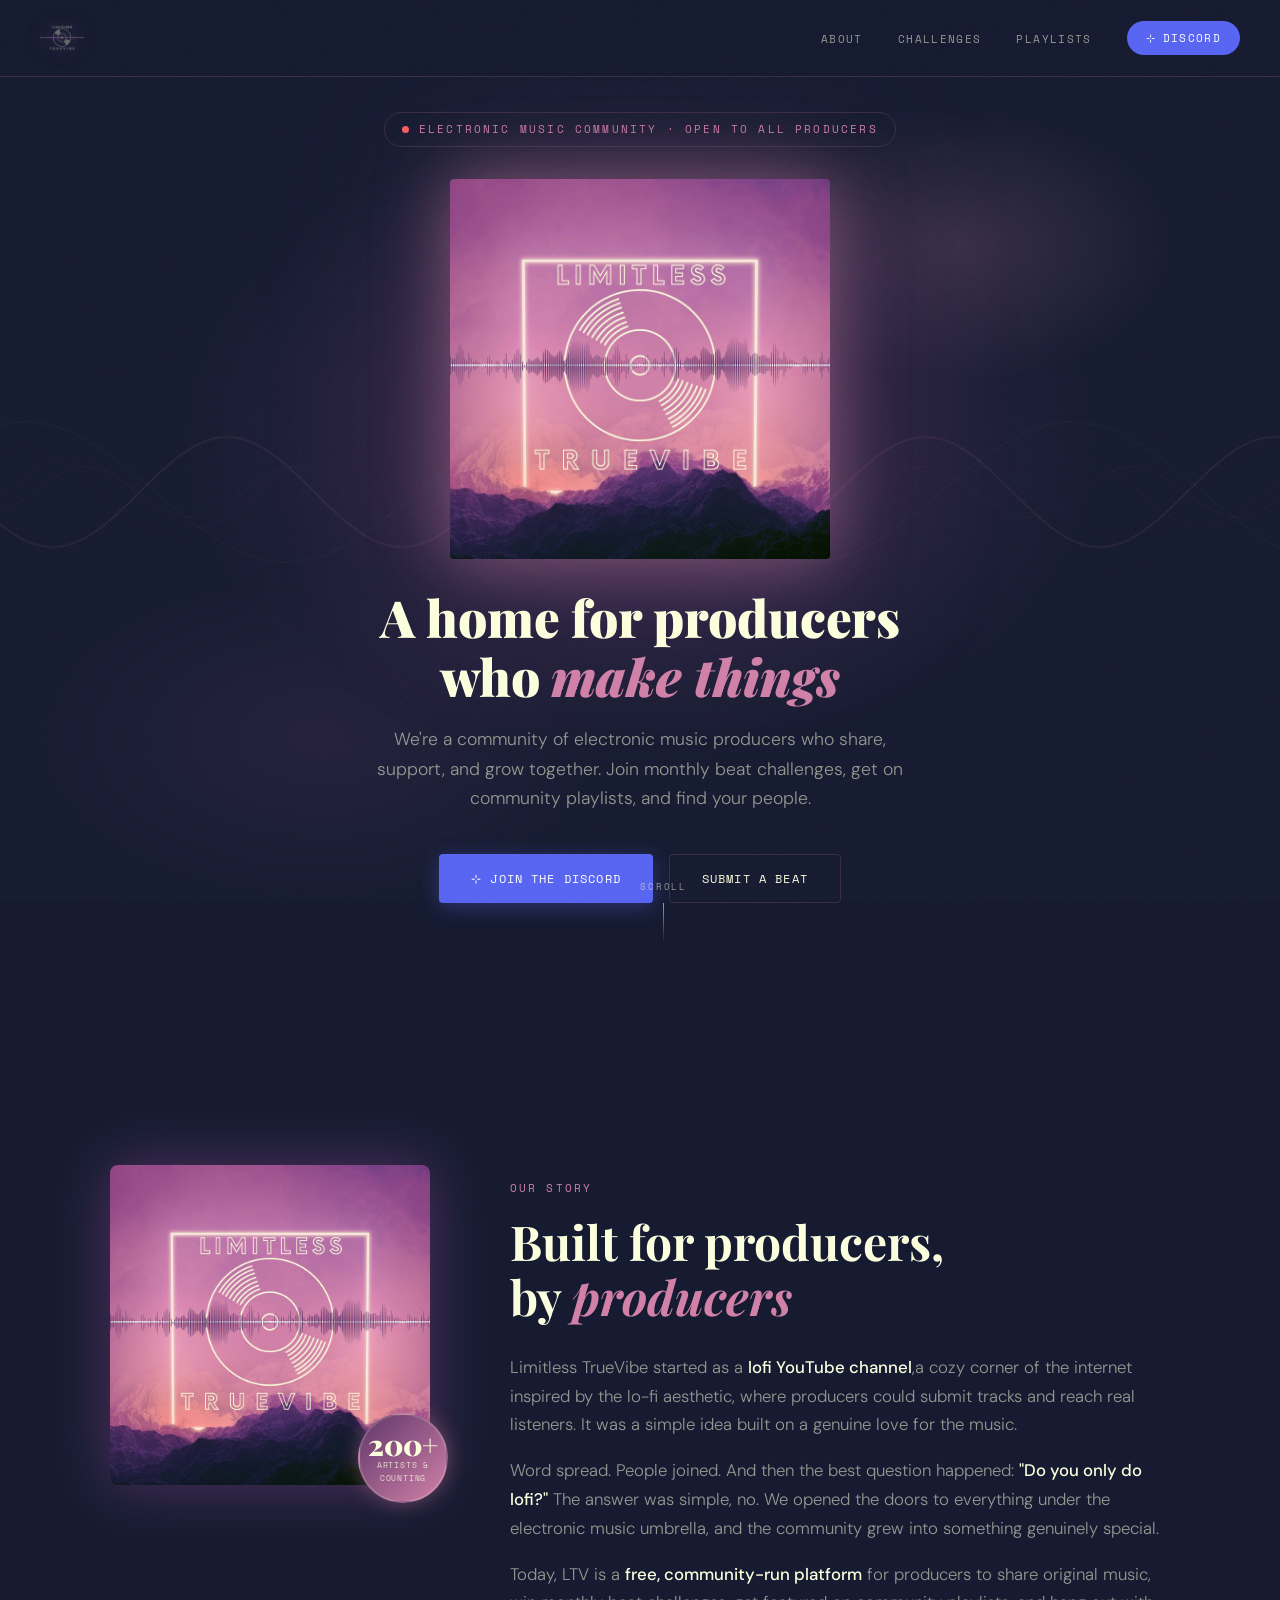
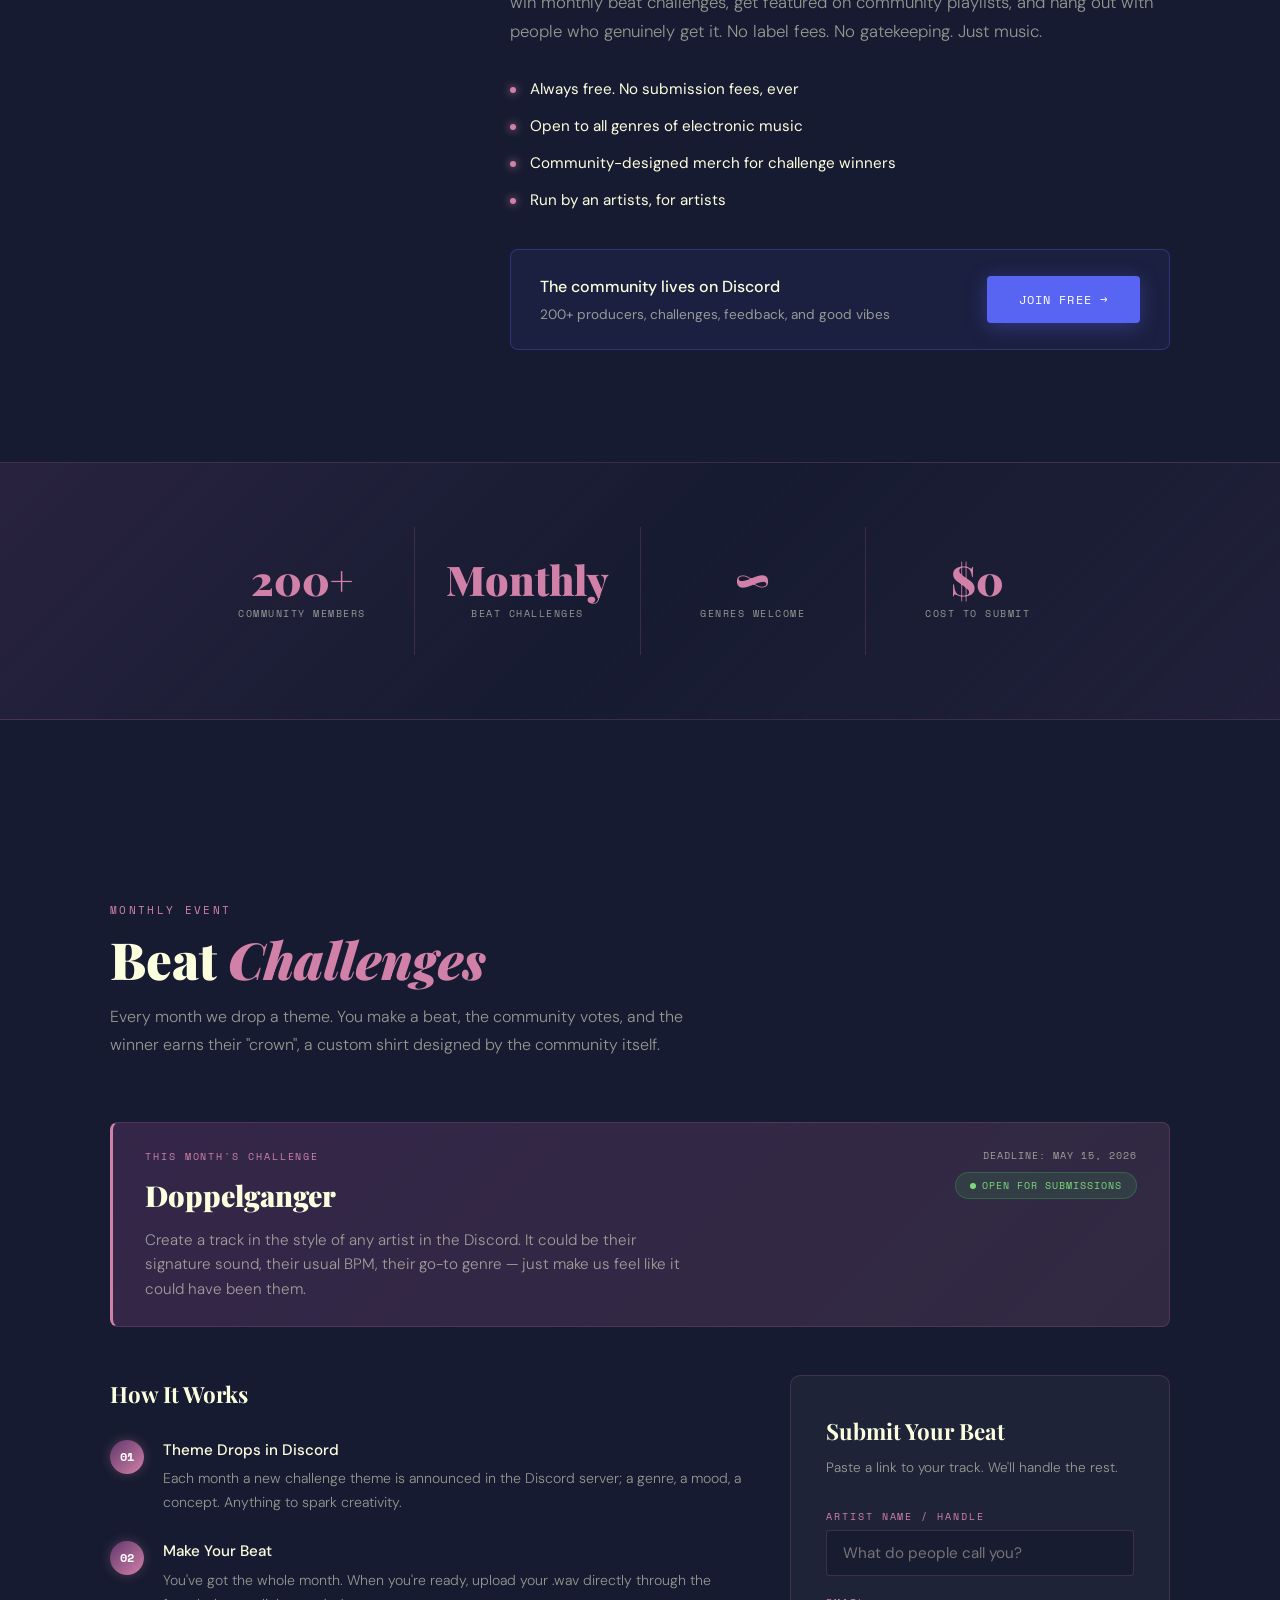
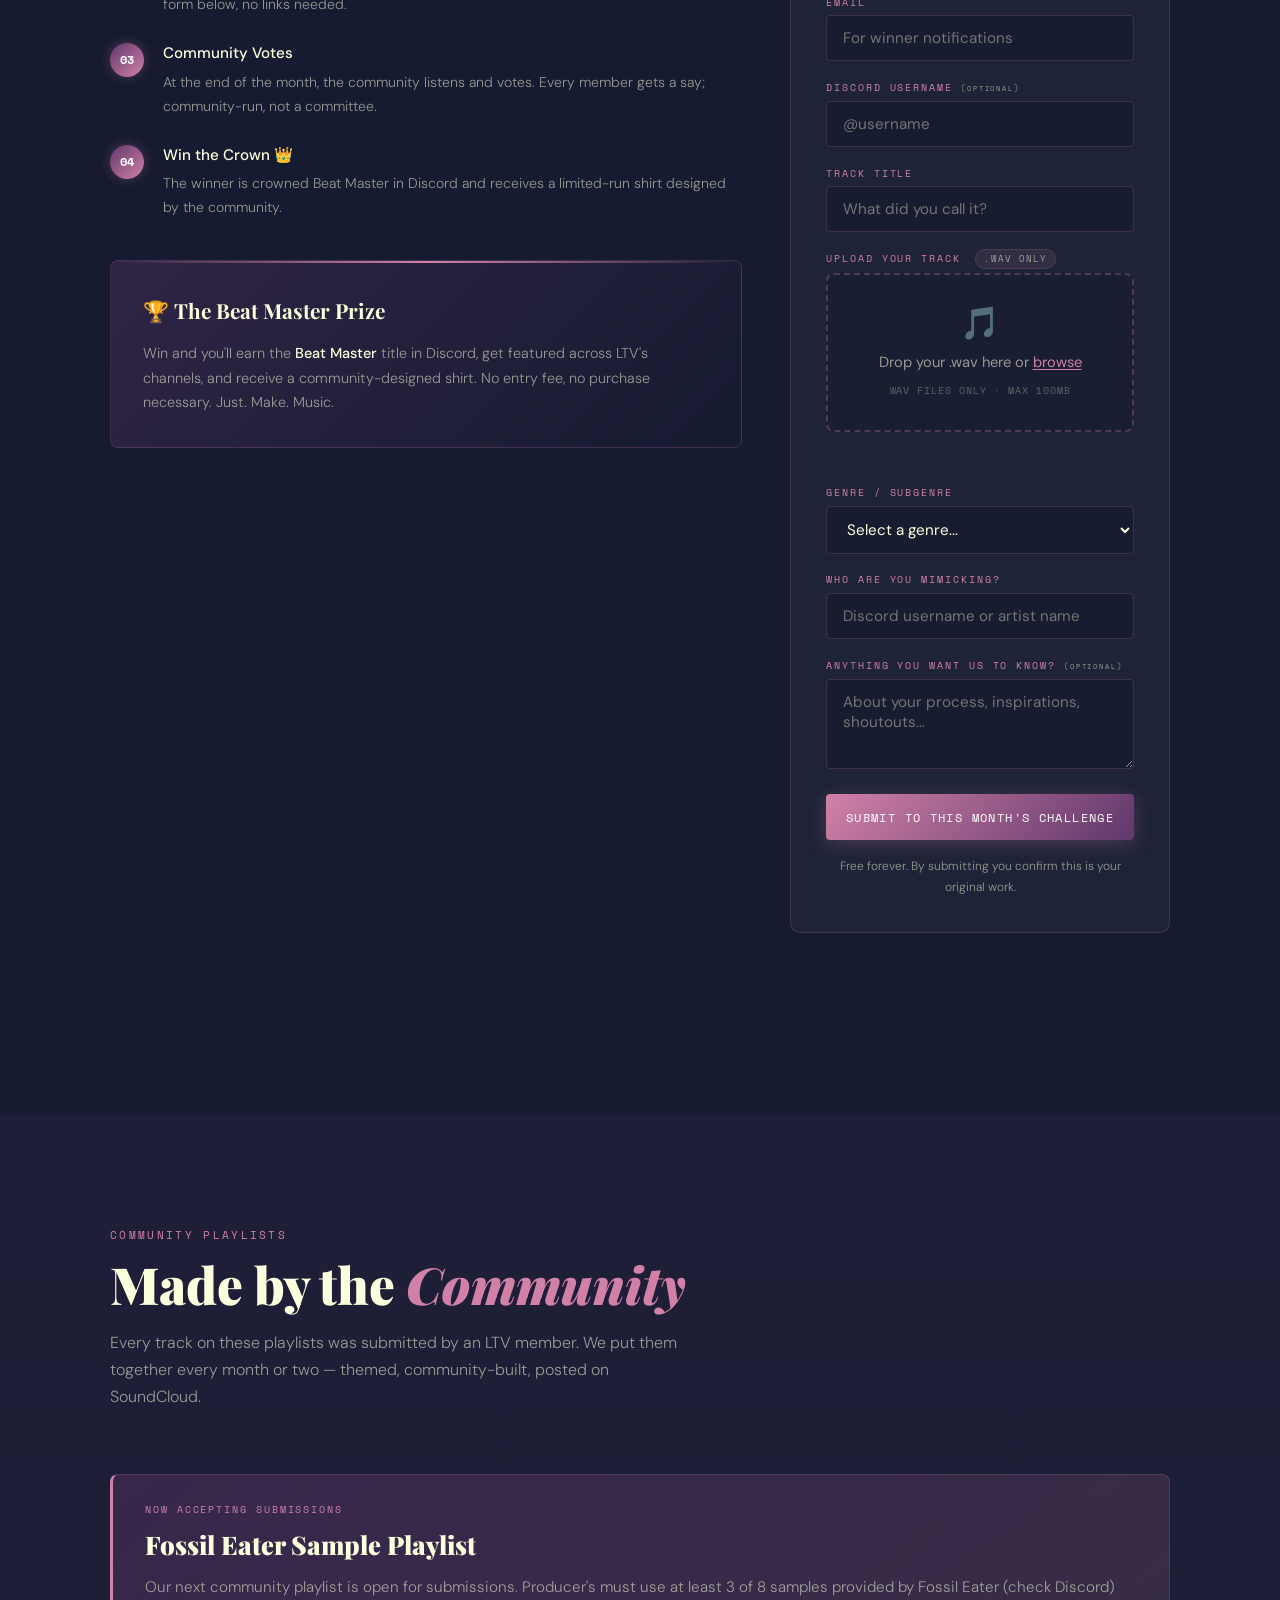
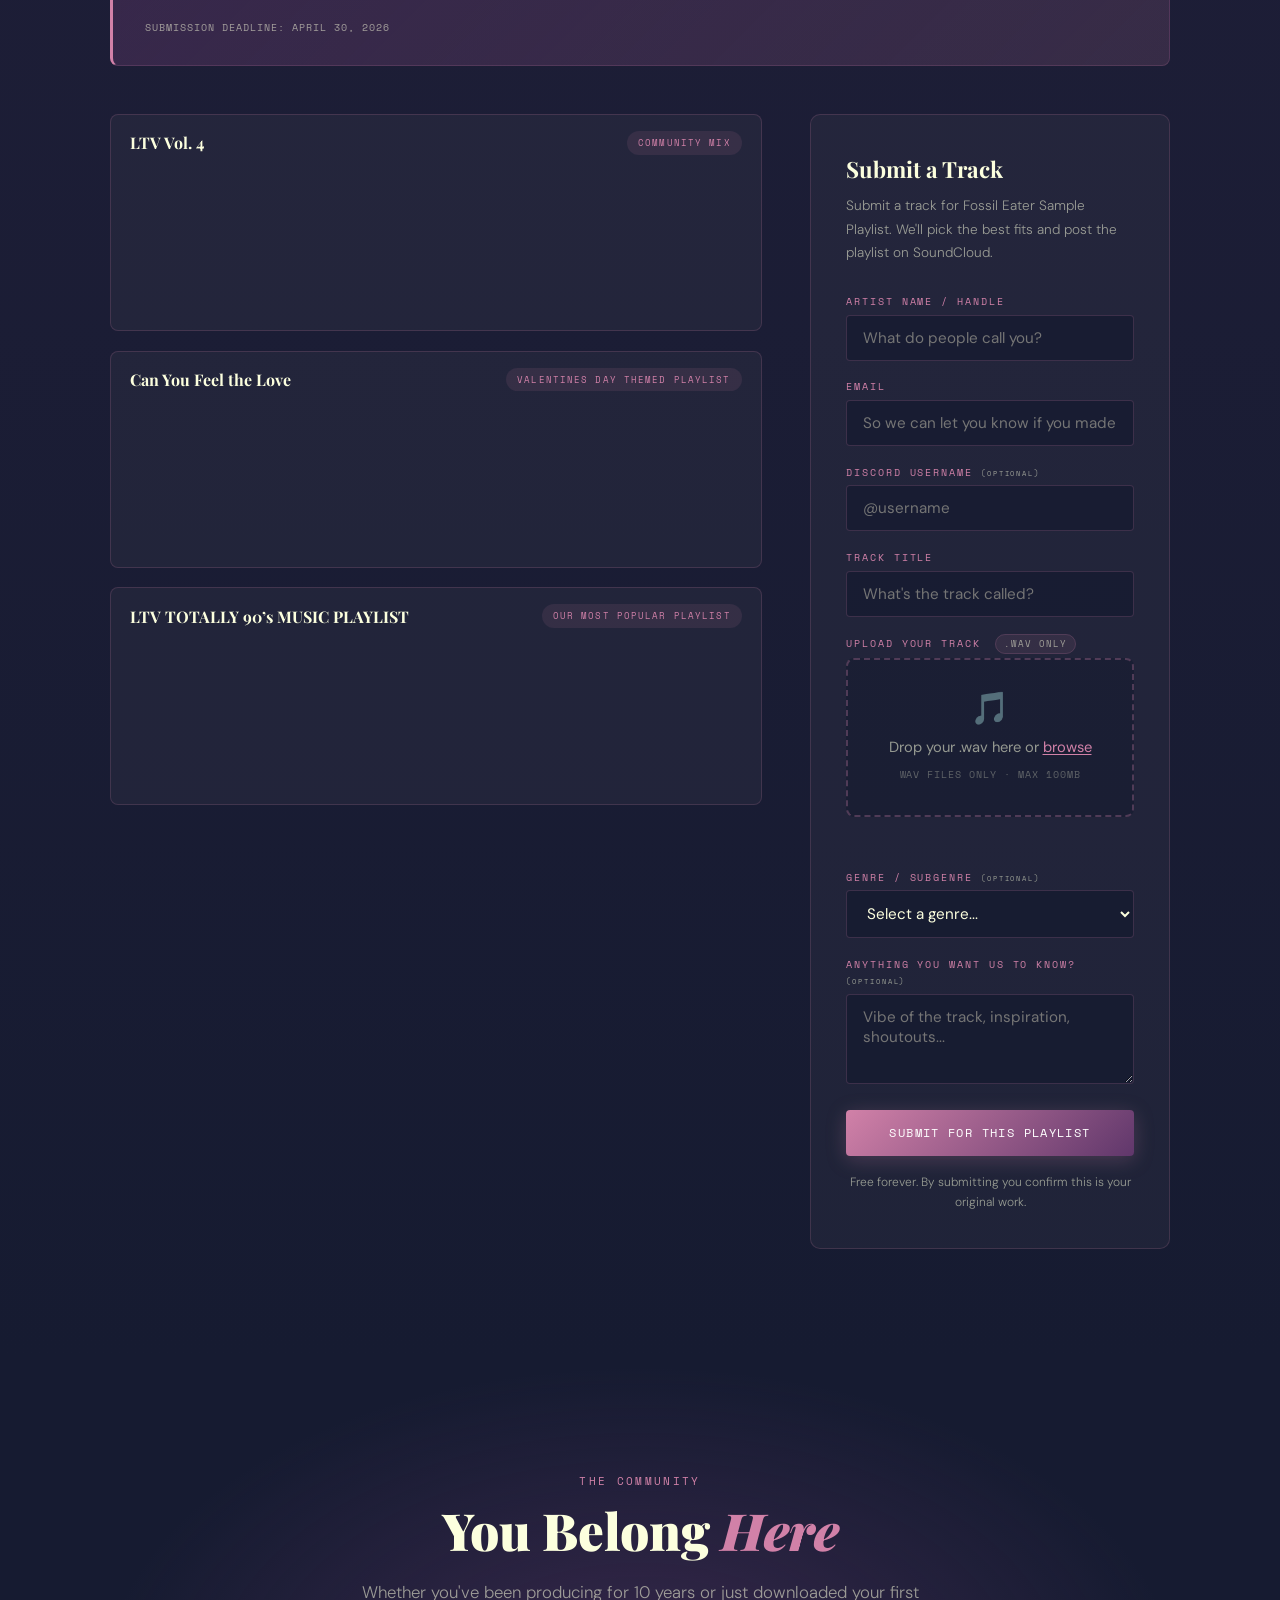
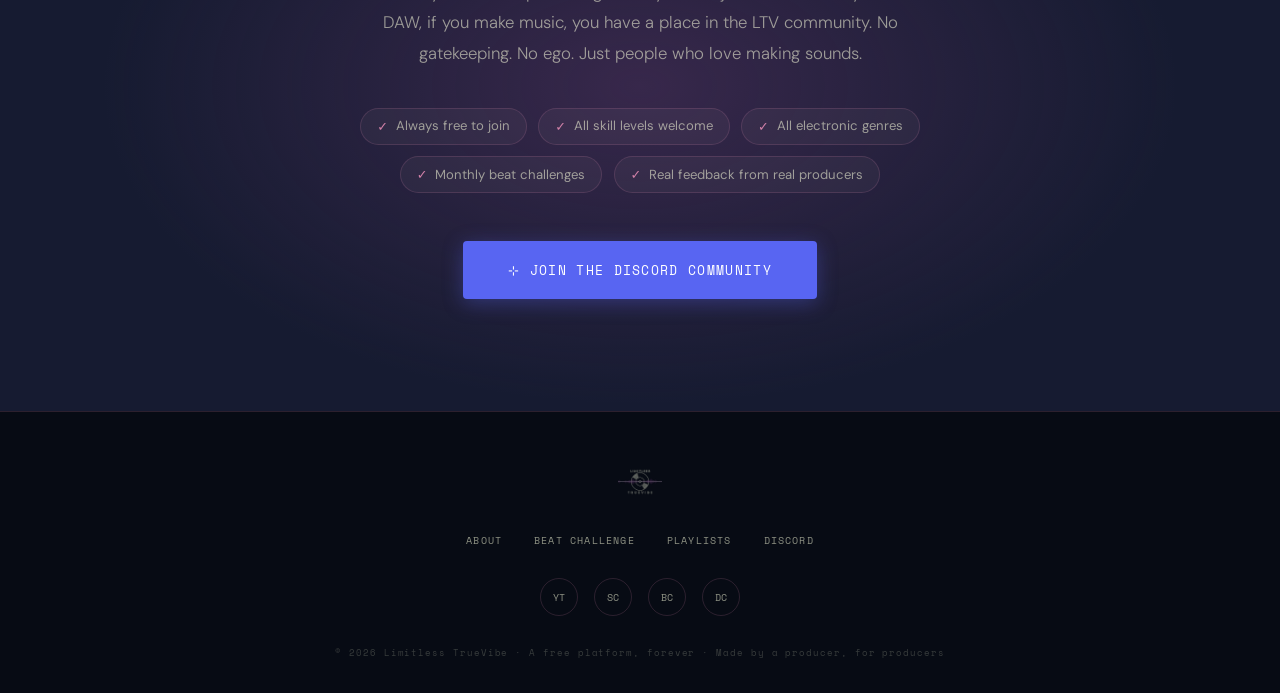
==== commit 2d56f6ae: "update links and readme" ====
--- a/index.html
+++ b/index.html
@@ -343,9 +343,9 @@
       <a href="https://discord.gg/AFdeZHfDZN" target="_blank" rel="noopener">Discord</a>
     </nav>
     <div class="footer-socials">
-      <a href="https://youtube.com/@YOUR_CHANNEL" target="_blank" rel="noopener" class="soc" aria-label="YouTube">YT</a>
-      <a href="https://soundcloud.com/YOUR_PAGE" target="_blank" rel="noopener" class="soc" aria-label="SoundCloud">SC</a>
-      <a href="https://bandcamp.com/YOUR_PAGE" target="_blank" rel="noopener" class="soc" aria-label="Bandcamp">BC</a>
+      <a href="http://youtube.com/@limitlesstruevibe" target="_blank" rel="noopener" class="soc" aria-label="YouTube">YT</a>
+      <a href="https://soundcloud.com/limitless_truevibe" target="_blank" rel="noopener" class="soc" aria-label="SoundCloud">SC</a>
+      <a href="https://limitlesstruevibe.bandcamp.com/album/starlit-signals-a-truevibe-compilation" target="_blank" rel="noopener" class="soc" aria-label="Bandcamp">BC</a>
       <a href="https://discord.gg/AFdeZHfDZN" target="_blank" rel="noopener" class="soc" aria-label="Discord">DC</a>
     </div>
     <p class="footer-copy">&copy; <span id="footerYear"></span> Limitless TrueVibe &middot; A free platform, forever &middot; Made by a producer, for producers</p>
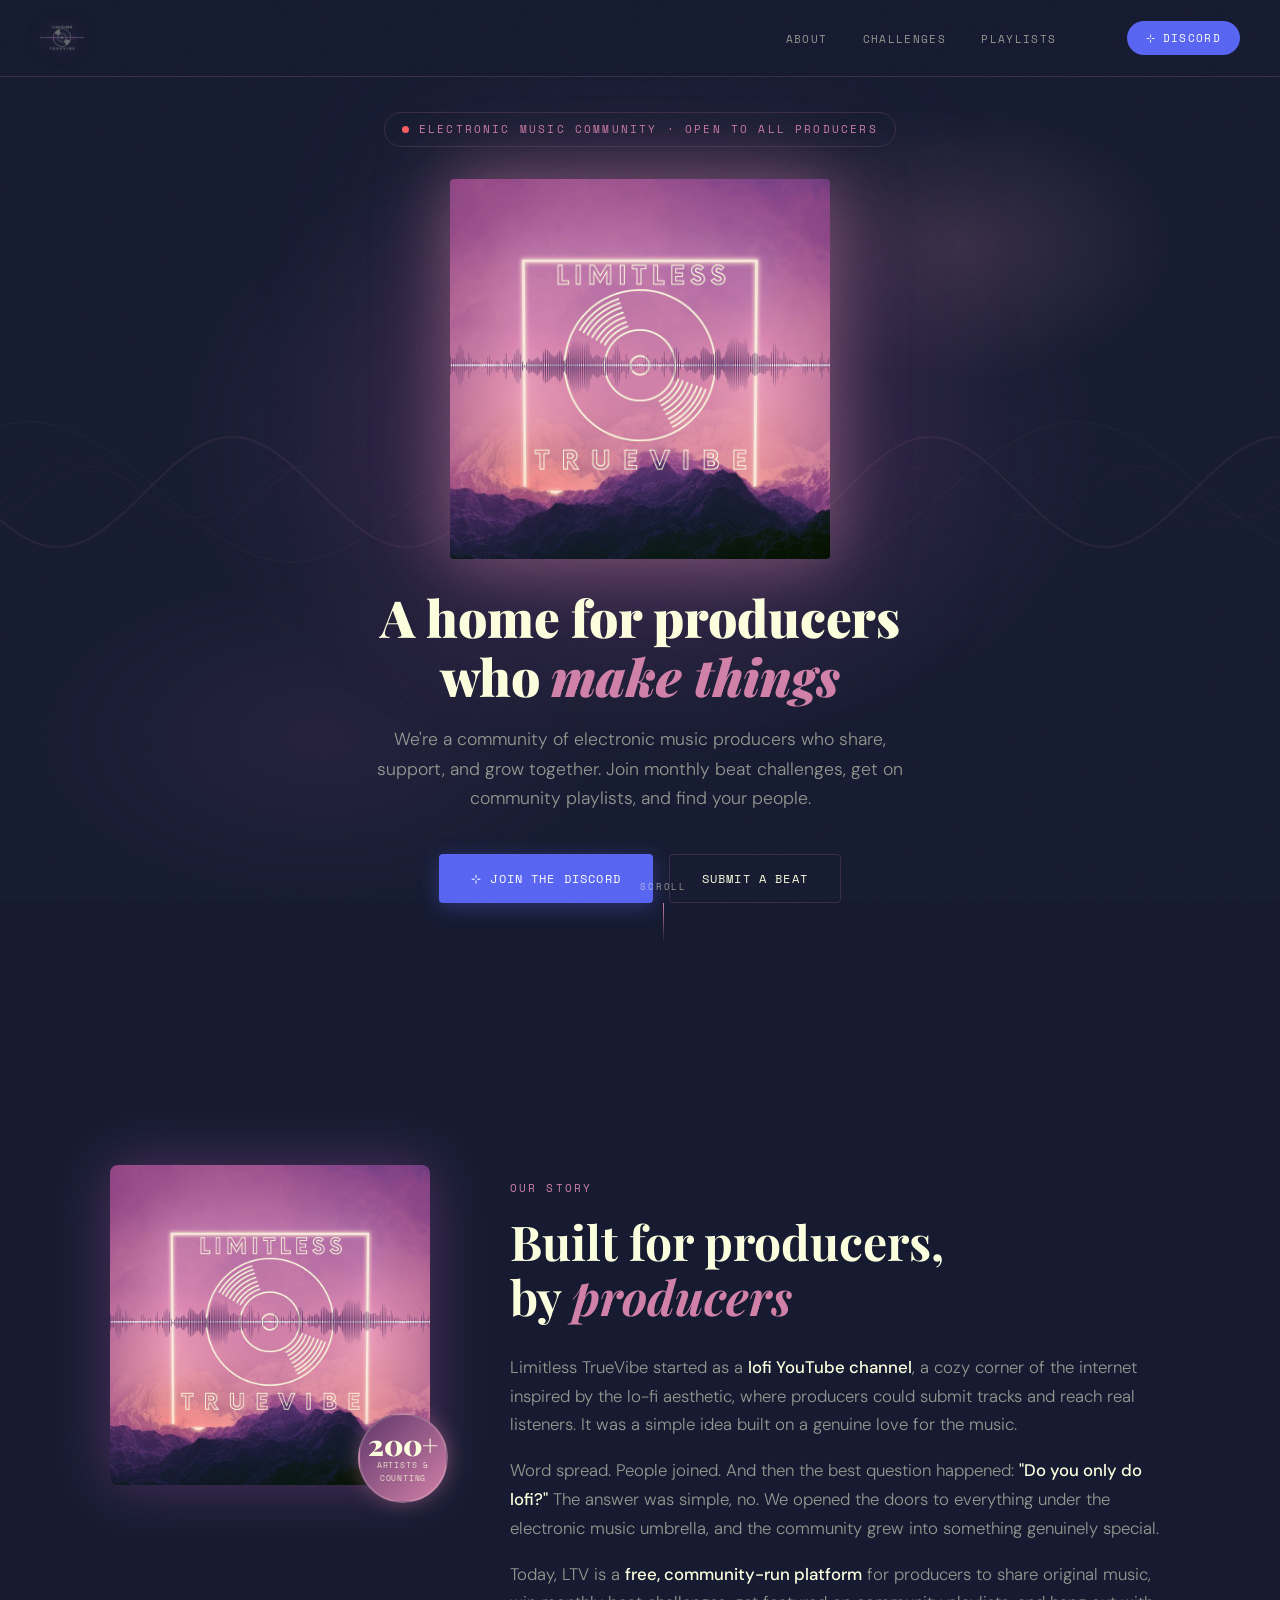
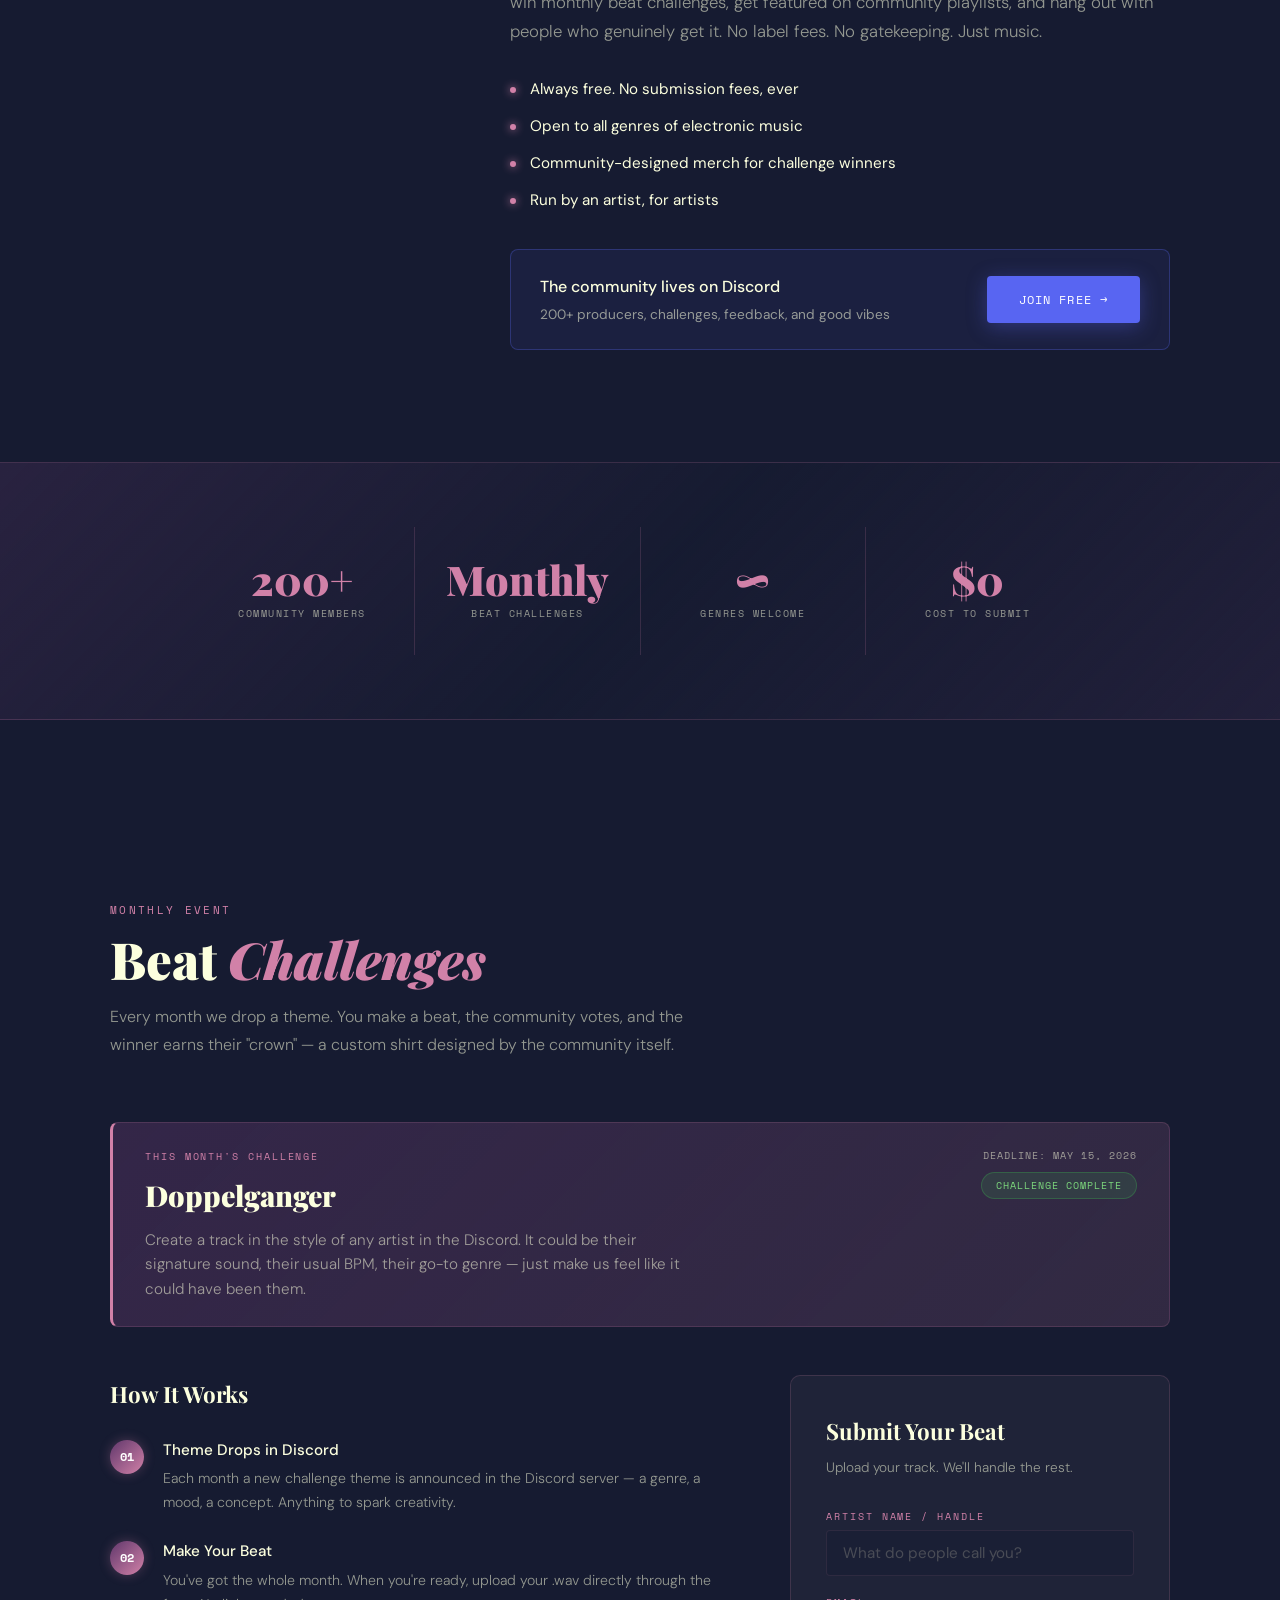
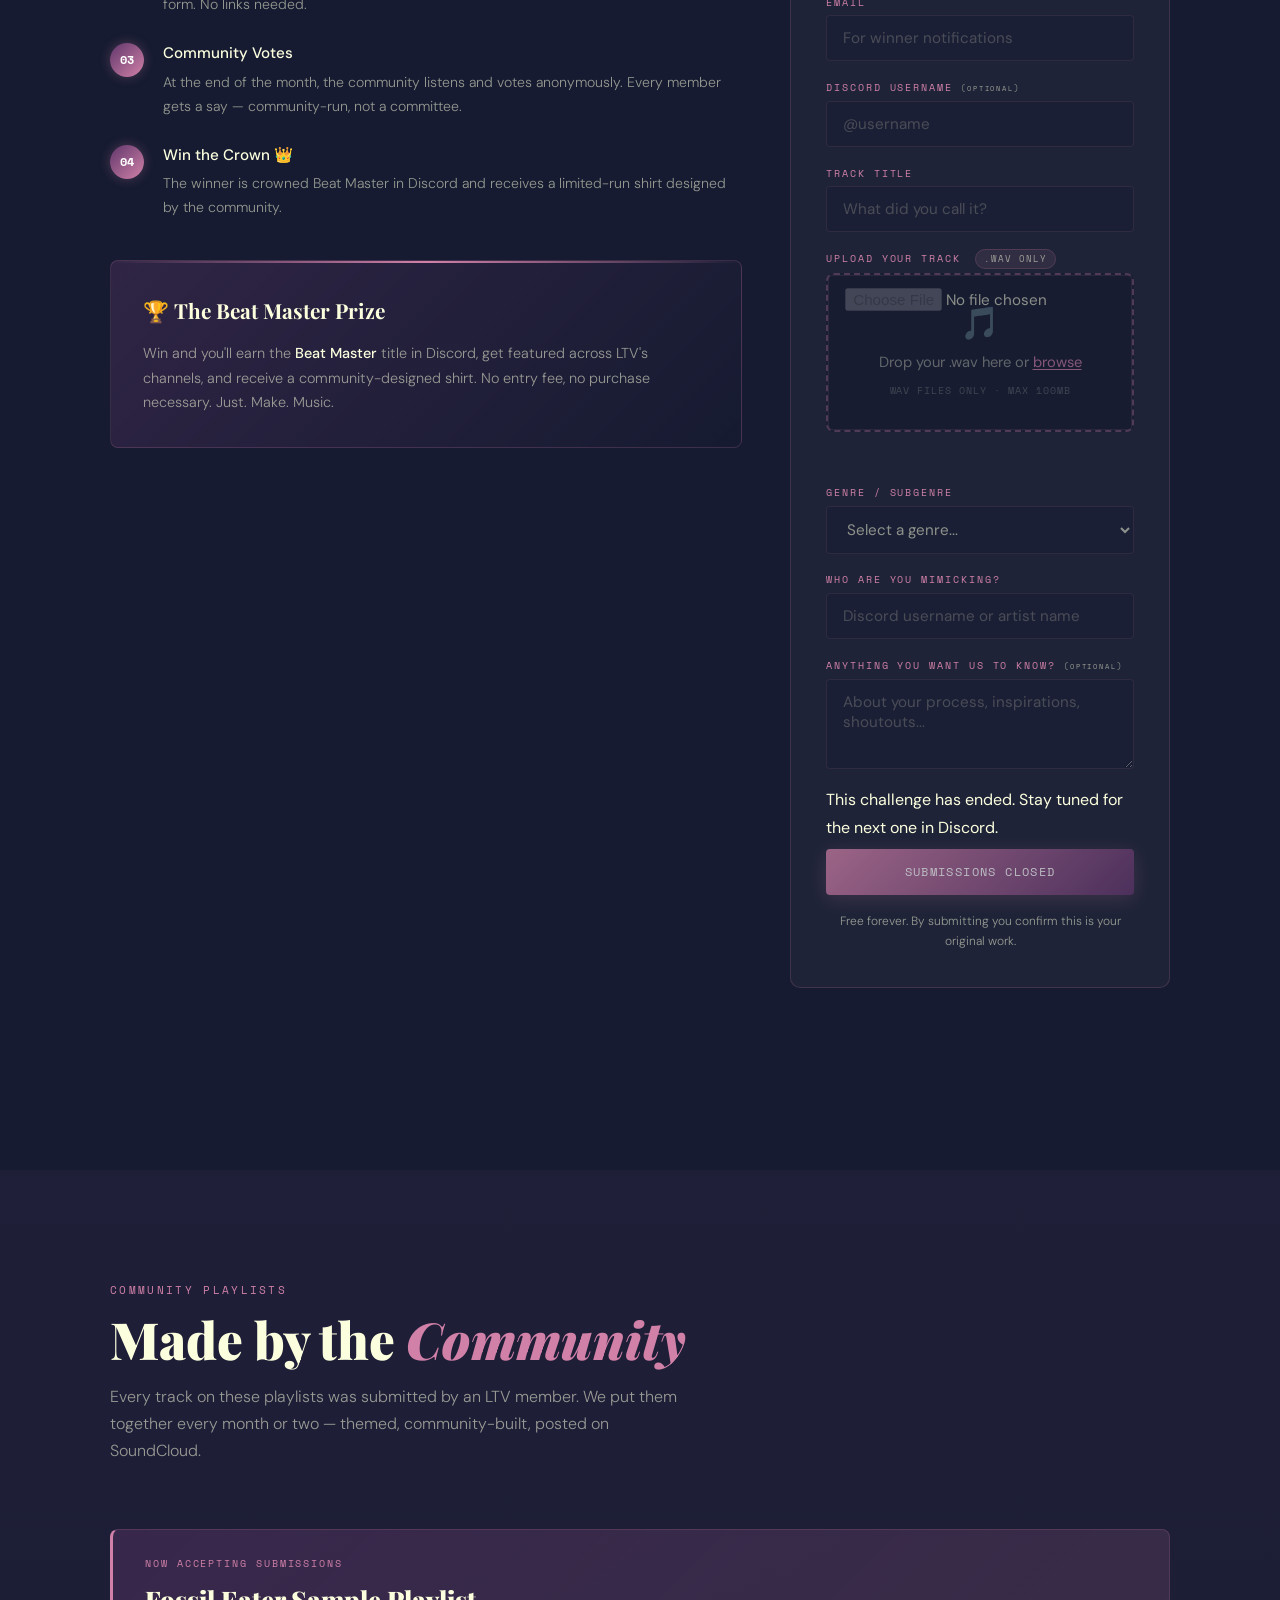
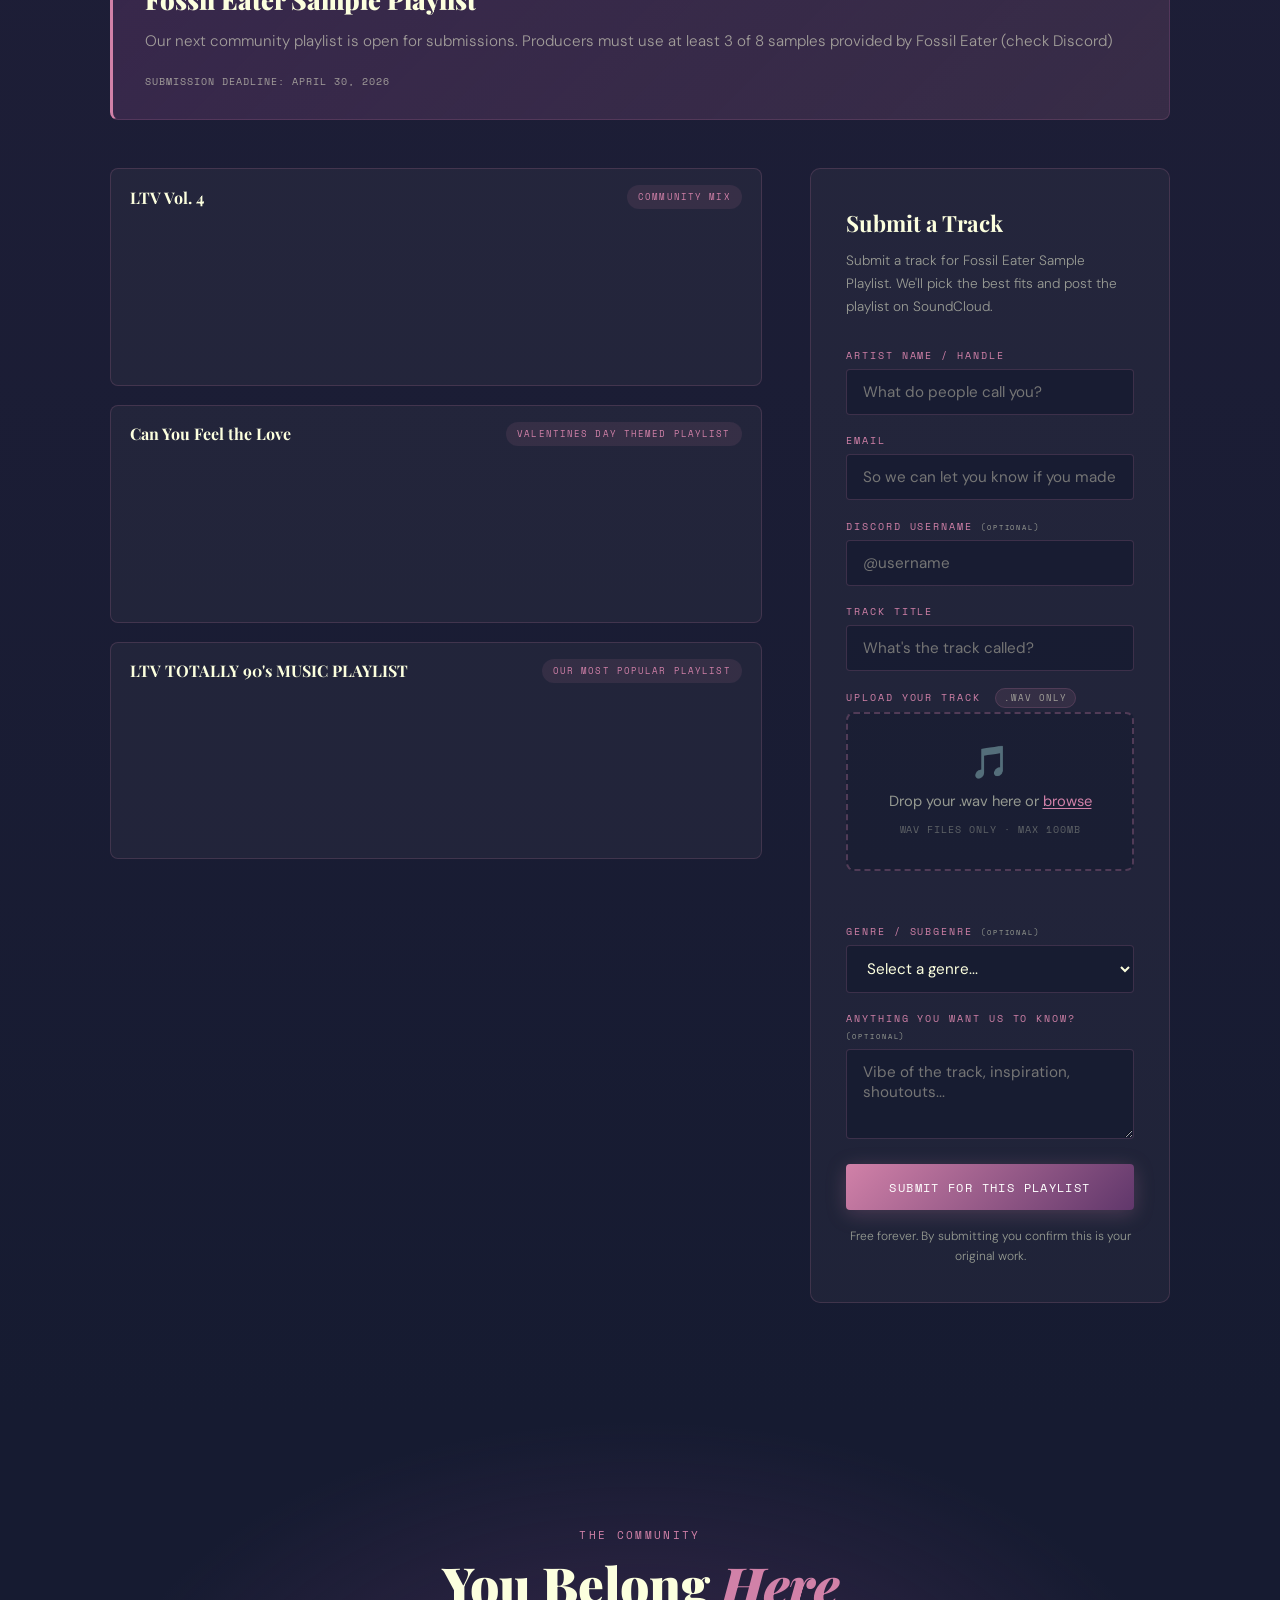
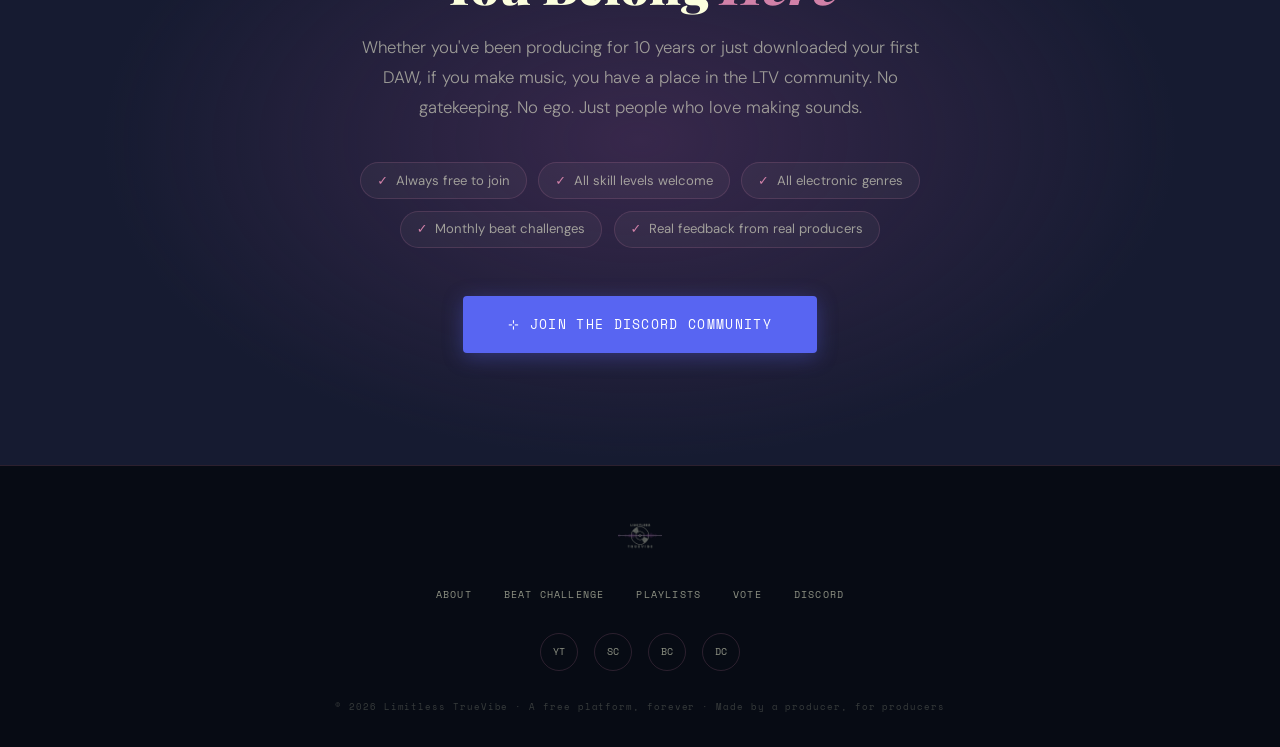
==== commit 8d988ad6: "add voting page capability and winner banner" ====
--- a/index.html
+++ b/index.html
@@ -27,6 +27,7 @@
       <li><a href="#about">About</a></li>
       <li><a href="#challenges">Challenges</a></li>
       <li><a href="#playlists">Playlists</a></li>
+      <li><a href="voting.html" class="nav-voting" id="navVotingLink" style="display:none;">🗳 Vote</a></li>
       <li><a href="https://discord.gg/AFdeZHfDZN" target="_blank" rel="noopener" class="nav-discord"><span>⊹</span> Discord</a></li>
     </ul>
     <button class="nav-hamburger" id="navHamburger" aria-label="Open menu">
@@ -39,13 +40,12 @@
       <li><a href="#about" class="mobile-link">About</a></li>
       <li><a href="#challenges" class="mobile-link">Challenges</a></li>
       <li><a href="#playlists" class="mobile-link">Playlists</a></li>
+      <li><a href="voting.html" class="mobile-link mobile-voting" id="mobileVotingLink" style="display:none;">🗳 Cast Your Vote</a></li>
       <li><a href="https://discord.gg/AFdeZHfDZN" target="_blank" rel="noopener" class="mobile-link mobile-discord">Join the Discord</a></li>
     </ul>
   </div>
 
-  <!-- HERO
-       The canvas waveform spans the full width behind the logo.
-       drawHeroWave() in script.js handles rendering + animation. -->
+  <!-- HERO -->
   <section id="hero">
     <div class="hero-glow" aria-hidden="true"></div>
     <div class="particles" id="particles" aria-hidden="true"></div>
@@ -72,6 +72,12 @@
   </section>
 
   <div class="wave-strip" id="ws1" aria-hidden="true"></div>
+
+  <!-- WINNER BANNER
+       Populated automatically by renderWinnerBanner() in script.js
+       when a challenge result exists in Supabase.
+       Hidden by default — becomes visible only when there's a winner. -->
+  <div id="winnerBanner" class="winner-banner-section"></div>
 
   <!-- ABOUT -->
   <section id="about">
@@ -86,14 +92,14 @@
       <div class="about-right reveal reveal-d1">
         <span class="tag-line">Our Story</span>
         <h2 class="about-headline">Built for producers,<br>by <em>producers</em></h2>
-        <p class="about-body">Limitless TrueVibe started as a <strong>lofi YouTube channel</strong>,a cozy corner of the internet inspired by the lo-fi aesthetic, where producers could submit tracks and reach real listeners. It was a simple idea built on a genuine love for the music.</p>
+        <p class="about-body">Limitless TrueVibe started as a <strong>lofi YouTube channel</strong>, a cozy corner of the internet inspired by the lo-fi aesthetic, where producers could submit tracks and reach real listeners. It was a simple idea built on a genuine love for the music.</p>
         <p class="about-body">Word spread. People joined. And then the best question happened: <strong>"Do you only do lofi?"</strong> The answer was simple, no. We opened the doors to everything under the electronic music umbrella, and the community grew into something genuinely special.</p>
         <p class="about-body">Today, LTV is a <strong>free, community-run platform</strong> for producers to share original music, win monthly beat challenges, get featured on community playlists, and hang out with people who genuinely get it. No label fees. No gatekeeping. Just music.</p>
         <ul class="about-values">
           <li><span class="value-dot" aria-hidden="true"></span> Always free. No submission fees, ever</li>
           <li><span class="value-dot" aria-hidden="true"></span> Open to all genres of electronic music</li>
           <li><span class="value-dot" aria-hidden="true"></span> Community-designed merch for challenge winners</li>
-          <li><span class="value-dot" aria-hidden="true"></span> Run by an artists, for artists</li>
+          <li><span class="value-dot" aria-hidden="true"></span> Run by an artist, for artists</li>
         </ul>
         <div class="about-discord-cta">
           <div class="discord-cta-text">
@@ -118,15 +124,13 @@
 
   <div class="wave-strip" id="ws2" aria-hidden="true"></div>
 
-  <!-- BEAT CHALLENGES
-       Challenge banner text is driven by CURRENT_CHALLENGE in script.js.
-       Update that object to change what's shown without touching HTML. -->
+  <!-- BEAT CHALLENGES -->
   <section id="challenges">
     <div class="challenges-inner">
       <div class="section-header reveal">
         <span class="section-tag">Monthly Event</span>
         <h2 class="section-h">Beat <em>Challenges</em></h2>
-        <p class="section-sub">Every month we drop a theme. You make a beat, the community votes, and the winner earns their "crown", a custom shirt designed by the community itself.</p>
+        <p class="section-sub">Every month we drop a theme. You make a beat, the community votes, and the winner earns their "crown" — a custom shirt designed by the community itself.</p>
       </div>
 
       <!-- Populated by renderChallengeBanner() in script.js -->
@@ -138,15 +142,15 @@
           <ol class="how-it-works">
             <li class="step">
               <span class="step-num" aria-hidden="true">01</span>
-              <div class="step-text"><h4>Theme Drops in Discord</h4><p>Each month a new challenge theme is announced in the Discord server; a genre, a mood, a concept. Anything to spark creativity.</p></div>
+              <div class="step-text"><h4>Theme Drops in Discord</h4><p>Each month a new challenge theme is announced in the Discord server — a genre, a mood, a concept. Anything to spark creativity.</p></div>
             </li>
             <li class="step">
               <span class="step-num" aria-hidden="true">02</span>
-              <div class="step-text"><h4>Make Your Beat</h4><p>You've got the whole month. When you're ready, upload your .wav directly through the form below, no links needed.</p></div>
+              <div class="step-text"><h4>Make Your Beat</h4><p>You've got the whole month. When you're ready, upload your .wav directly through the form. No links needed.</p></div>
             </li>
             <li class="step">
               <span class="step-num" aria-hidden="true">03</span>
-              <div class="step-text"><h4>Community Votes</h4><p>At the end of the month, the community listens and votes. Every member gets a say; community-run, not a committee.</p></div>
+              <div class="step-text"><h4>Community Votes</h4><p>At the end of the month, the community listens and votes anonymously. Every member gets a say — community-run, not a committee.</p></div>
             </li>
             <li class="step">
               <span class="step-num" aria-hidden="true">04</span>
@@ -162,7 +166,7 @@
         <div class="challenge-form-wrap reveal reveal-d2">
           <div class="form-card">
             <h3>Submit Your Beat</h3>
-            <p class="form-sub">Paste a link to your track. We'll handle the rest.</p>
+            <p class="form-sub">Upload your track. We'll handle the rest.</p>
             <form id="challengeForm" novalidate>
               <input type="hidden" id="challengeId" name="challenge_id">
               <input type="hidden" id="challengeNameField" name="challenge_name">
@@ -210,7 +214,6 @@
                   <option value="other">Other Electronic</option>
                 </select>
               </div>
-              <!-- Shown only for "mimic" type challenges like Doppelganger -->
               <div class="field conditional" id="mimicField">
                 <label for="mimicArtist">Who are you mimicking?</label>
                 <input id="mimicArtist" type="text" name="mimic_artist" placeholder="Discord username or artist name">
@@ -230,9 +233,7 @@
 
   <div class="wave-strip" id="ws3" aria-hidden="true"></div>
 
-  <!-- PLAYLISTS
-       Embeds and banner driven by PLAYLISTS / CURRENT_PLAYLIST in script.js.
-       Add your real SoundCloud playlist URLs there. -->
+  <!-- PLAYLISTS -->
   <section id="playlists">
     <div class="playlists-inner">
       <div class="section-header reveal">
@@ -340,6 +341,7 @@
       <a href="#about">About</a>
       <a href="#challenges">Beat Challenge</a>
       <a href="#playlists">Playlists</a>
+      <a href="voting.html">Vote</a>
       <a href="https://discord.gg/AFdeZHfDZN" target="_blank" rel="noopener">Discord</a>
     </nav>
     <div class="footer-socials">
@@ -357,15 +359,19 @@
     <div class="admin-modal">
       <button class="admin-close" id="adminClose" aria-label="Close">✕</button>
       <h2>⚙ Manage Content</h2>
-      <p class="admin-sub">Changes save to your browser and appear immediately. See README.md to make them permanent in script.js.</p>
+      <p class="admin-sub">Changes save to your browser and appear immediately. Copy updated values into script.js to make them permanent.</p>
       <div class="admin-tabs">
         <button class="admin-tab active" data-panel="challenge">Beat Challenge</button>
         <button class="admin-tab" data-panel="playlist">Playlist</button>
-      </div>
+        <button class="admin-tab" data-panel="winner">Winner</button>
+      </div>
+
+      <!-- Challenge tab -->
       <div class="admin-panel active" id="adminPanelChallenge">
         <div class="field"><label for="adminChallengeTitle">Challenge Name</label><input id="adminChallengeTitle" type="text" placeholder="e.g. Doppelganger"></div>
         <div class="field"><label for="adminChallengeDesc">Description</label><textarea id="adminChallengeDesc" placeholder="e.g. Create a track in the style of anyone in the Discord..."></textarea></div>
-        <div class="field"><label for="adminChallengeDeadline">Deadline</label><input id="adminChallengeDeadline" type="text" placeholder="e.g. May 31, 2025"></div>
+        <div class="field"><label for="adminChallengeDeadline">Deadline (display text)</label><input id="adminChallengeDeadline" type="text" placeholder="e.g. May 31, 2026"></div>
+        <div class="field"><label for="adminDeadlineDate">Deadline Date (for auto-locking)</label><input id="adminDeadlineDate" type="date" placeholder="YYYY-MM-DD"></div>
         <div class="field">
           <label for="adminChallengeType">Challenge Type</label>
           <select id="adminChallengeType">
@@ -375,15 +381,48 @@
         </div>
         <button class="admin-save-btn" id="saveChallenge">Save Challenge</button>
       </div>
+
+      <!-- Playlist tab -->
       <div class="admin-panel" id="adminPanelPlaylist">
         <div class="field"><label for="adminPlaylistTitle">Playlist Name</label><input id="adminPlaylistTitle" type="text" placeholder="e.g. LTV Vol. 3 — Late Night Drives"></div>
         <div class="field"><label for="adminPlaylistDesc">Description / Theme</label><textarea id="adminPlaylistDesc" placeholder="e.g. Anything that sounds like driving alone at 2am..."></textarea></div>
-        <div class="field"><label for="adminPlaylistDeadline">Submission Deadline</label><input id="adminPlaylistDeadline" type="text" placeholder="e.g. June 15, 2025"></div>
+        <div class="field"><label for="adminPlaylistDeadline">Submission Deadline (display text)</label><input id="adminPlaylistDeadline" type="text" placeholder="e.g. June 15, 2026"></div>
+        <div class="field"><label for="adminPlaylistDeadlineDate">Deadline Date (for auto-locking)</label><input id="adminPlaylistDeadlineDate" type="date" placeholder="YYYY-MM-DD"></div>
         <button class="admin-save-btn" id="savePlaylist">Save Playlist</button>
       </div>
+
+      <!-- Winner tab — add SC link after announcing in Discord -->
+      <div class="admin-panel" id="adminPanelWinner">
+        <p class="admin-sub" style="margin-bottom:1rem;">After announcing the winner in Discord, paste their SoundCloud profile URL here so it shows on the site.</p>
+        <div class="field"><label for="adminWinnerSC">Winner's SoundCloud URL</label><input id="adminWinnerSC" type="url" placeholder="https://soundcloud.com/artistname"></div>
+        <button class="admin-save-btn" id="saveWinnerSC">Save &amp; Show on Site</button>
+      </div>
+
     </div>
   </div>
 
   <script src="script.js"></script>
+
+  <!-- Show/hide voting nav link based on current phase -->
+  <script>
+    (function() {
+      // Inline phase check so nav voting link shows/hides before first paint
+      const stored = localStorage.getItem('ltv_admin_challenge');
+      const challenge = stored ? Object.assign({}, {
+        deadlineDate: '2026-05-15'
+      }, JSON.parse(stored)) : { deadlineDate: '2026-05-15' };
+
+      if (!challenge.deadlineDate) return;
+      const CST = 6 * 60 * 60 * 1000;
+      const dl  = new Date(challenge.deadlineDate + 'T23:59:59Z').getTime() + CST;
+      const vo  = dl  + 24 * 60 * 60 * 1000;
+      const vc  = vo  + 48 * 60 * 60 * 1000;
+      const now = Date.now();
+      if (now >= vo && now < vc) {
+        document.getElementById('navVotingLink').style.display   = '';
+        document.getElementById('mobileVotingLink').style.display = '';
+      }
+    })();
+  </script>
 </body>
 </html>
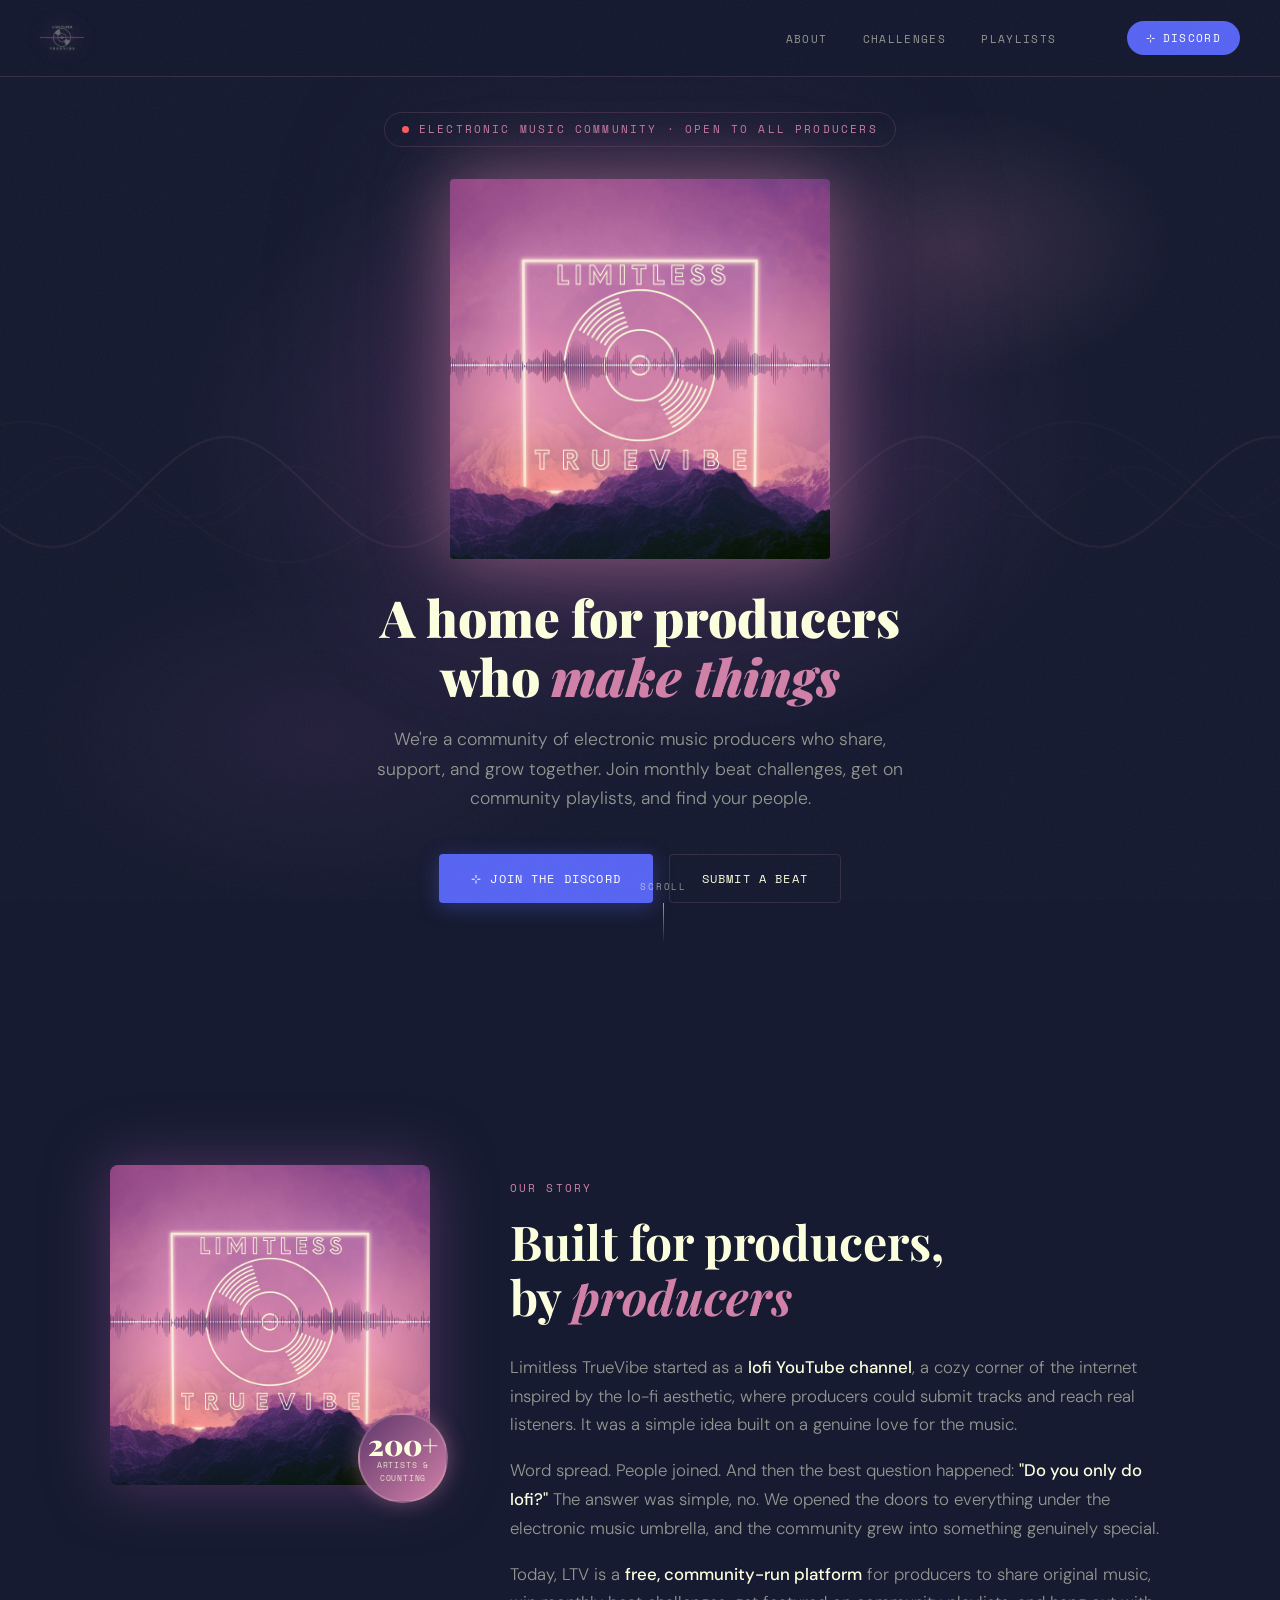
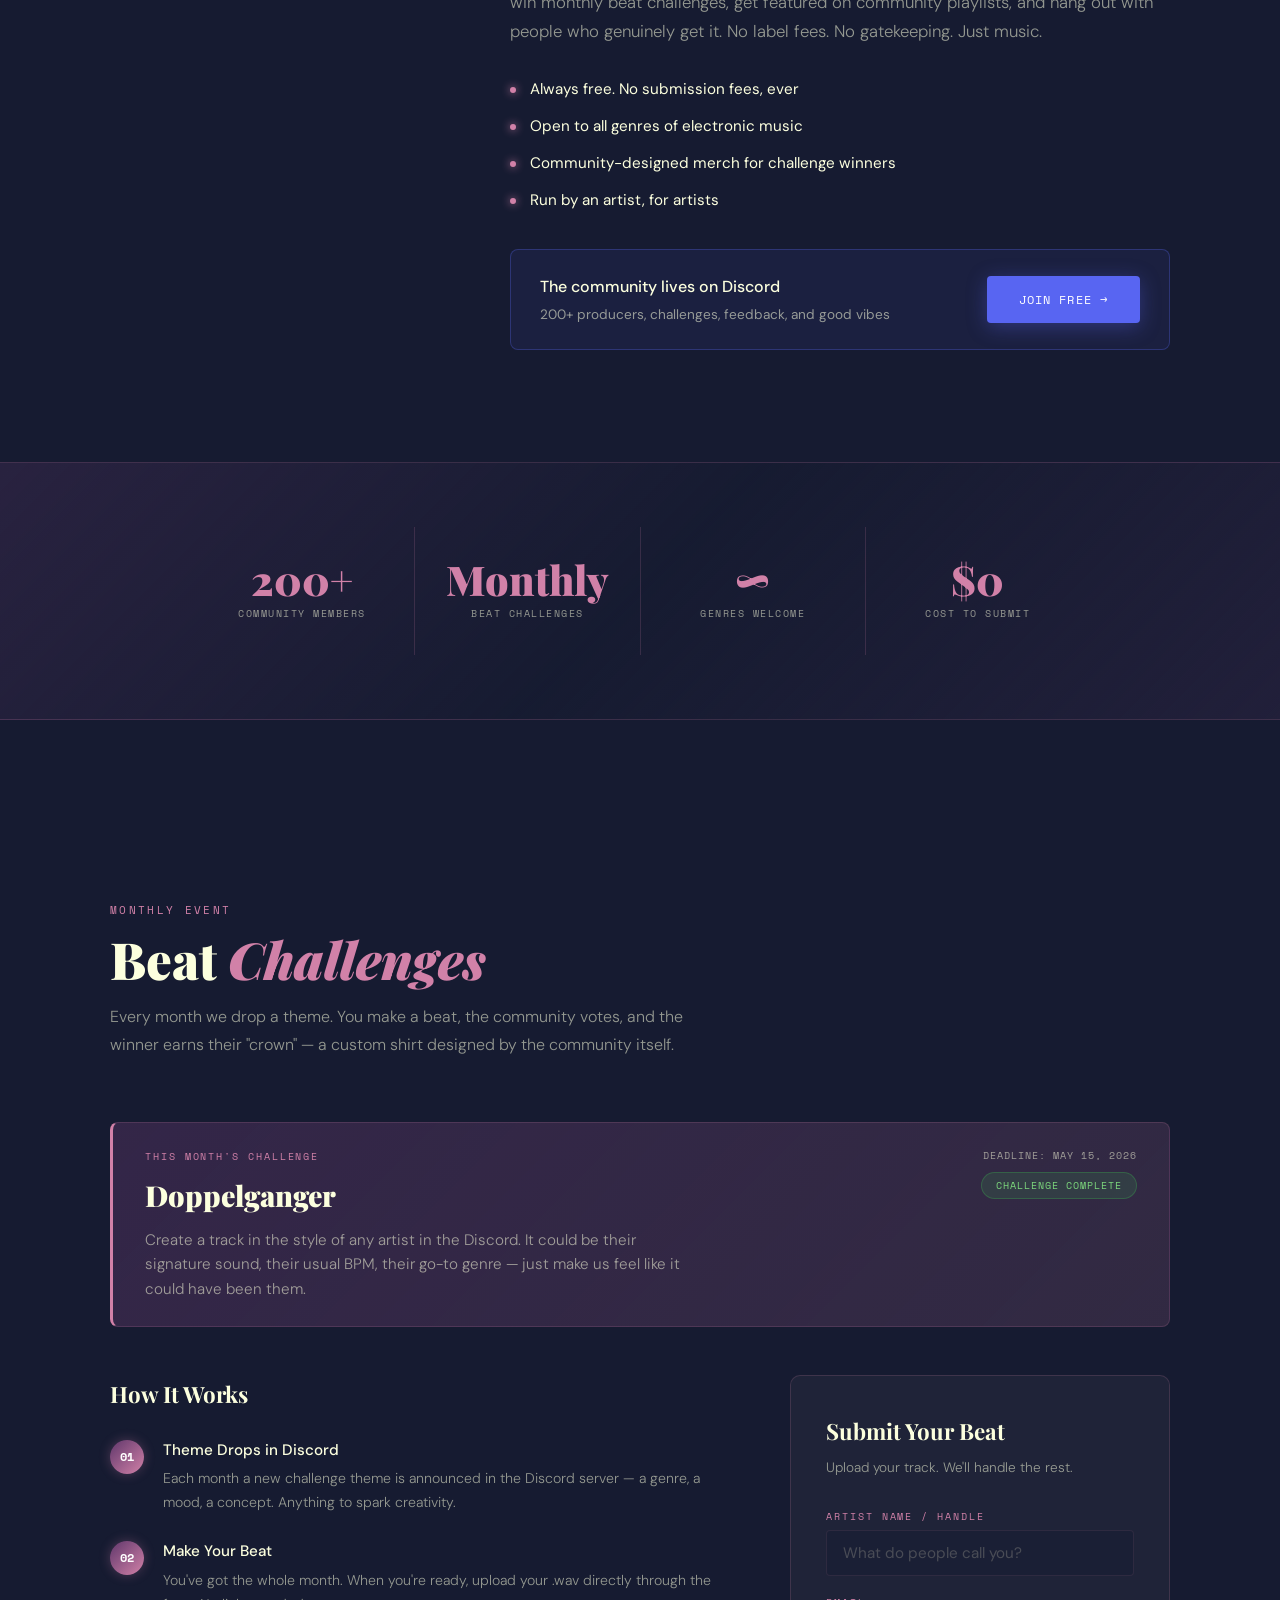
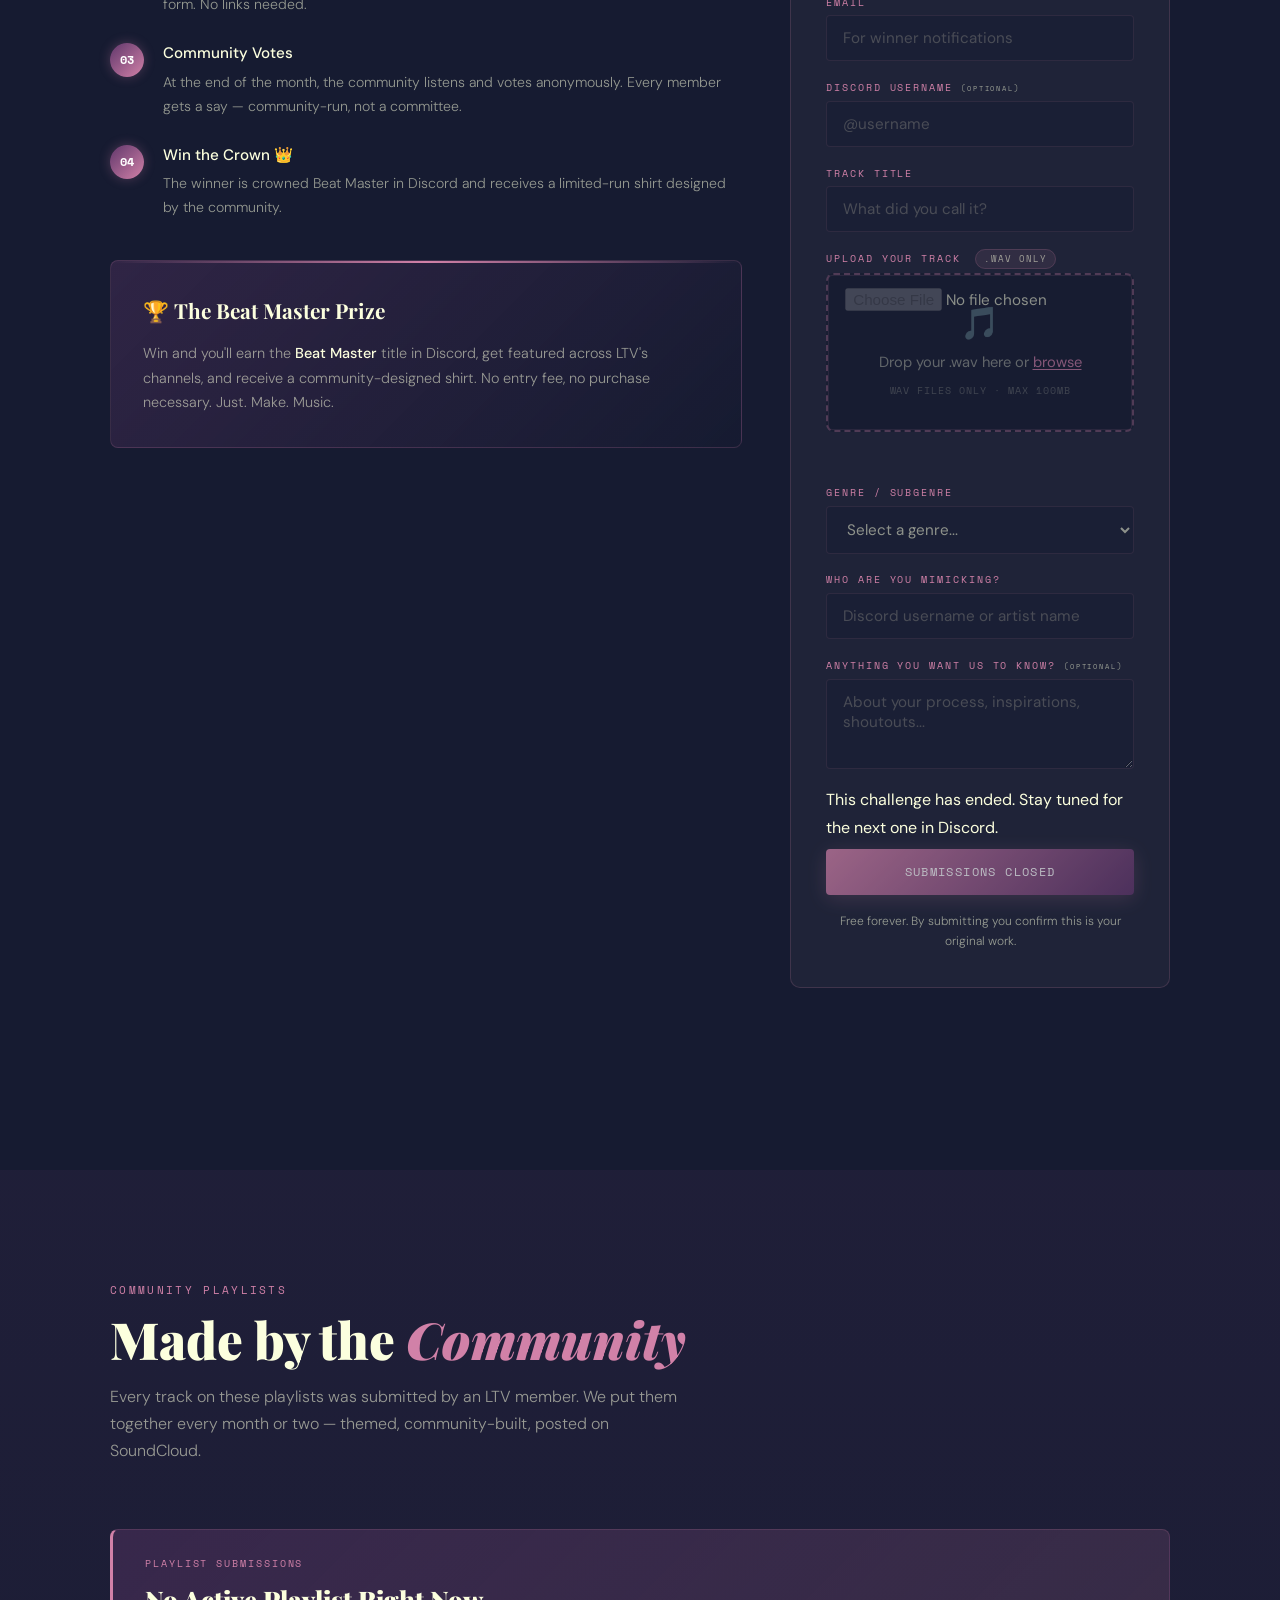
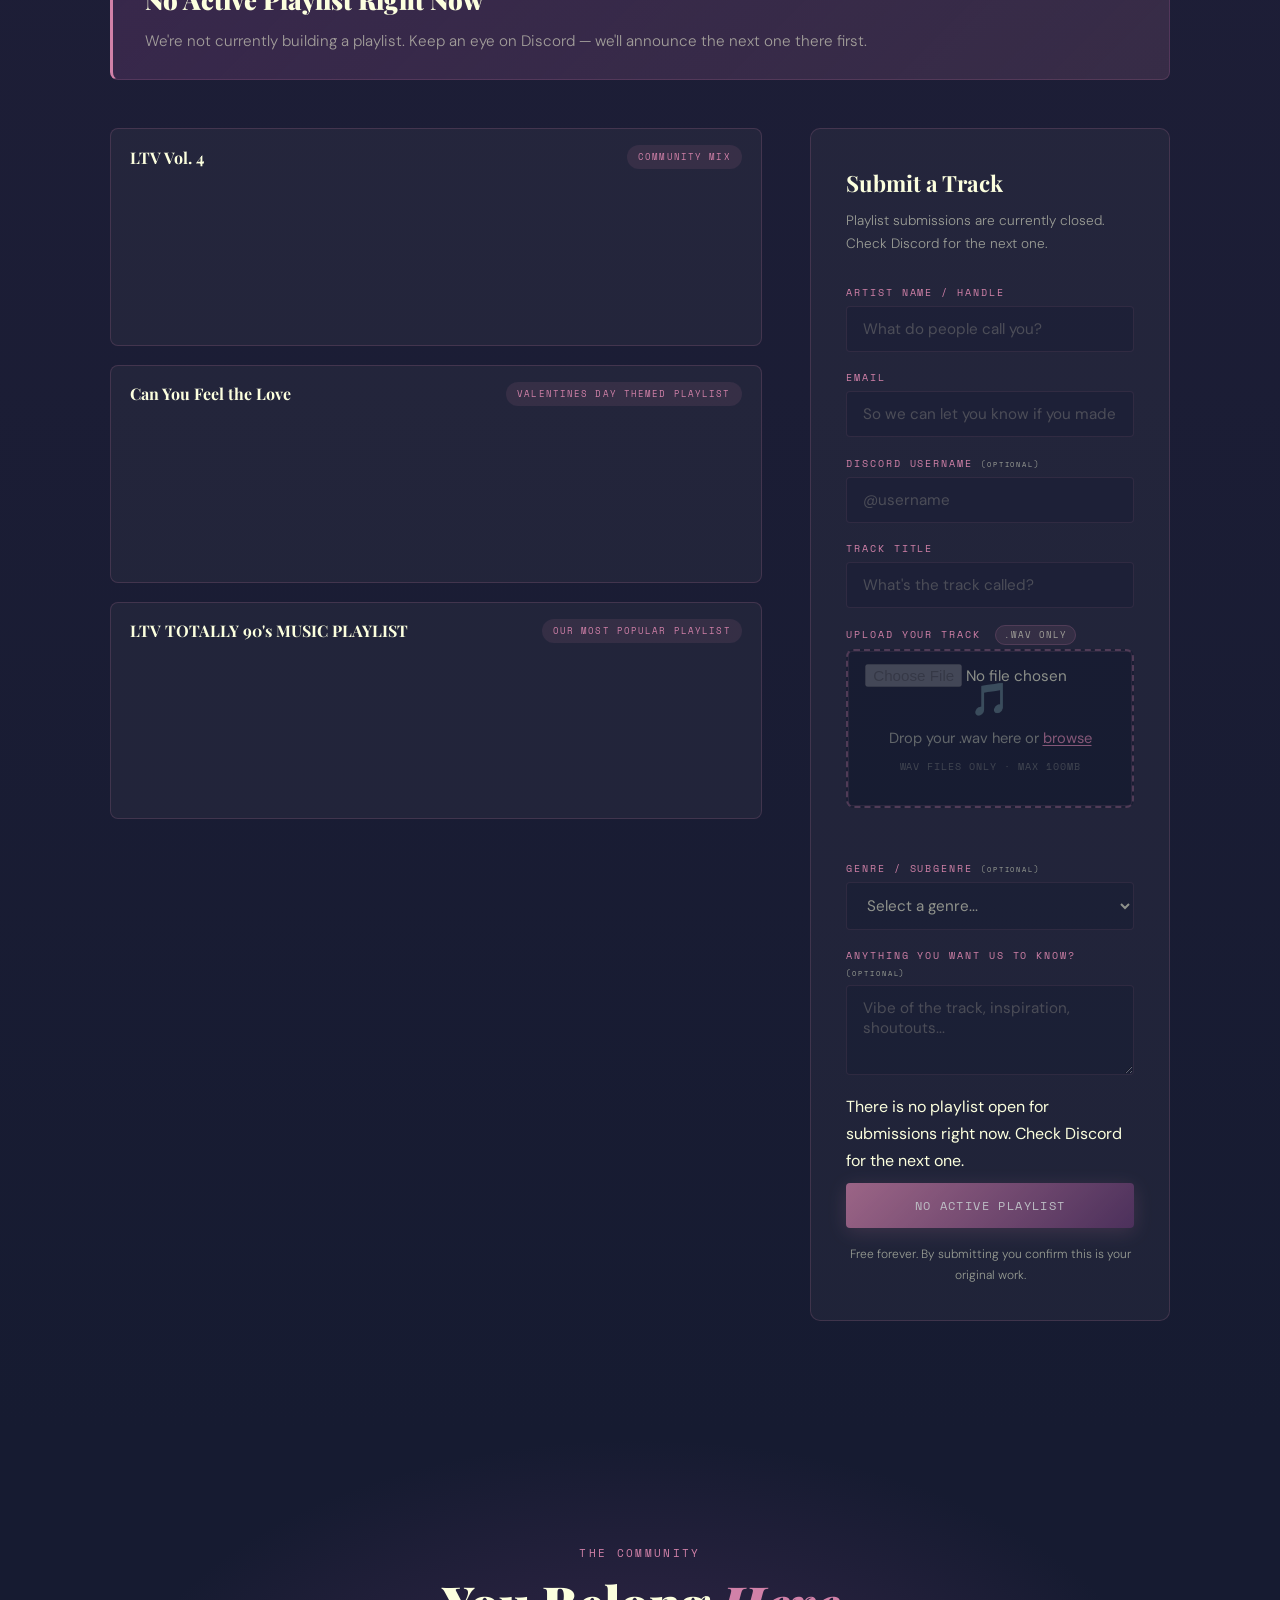
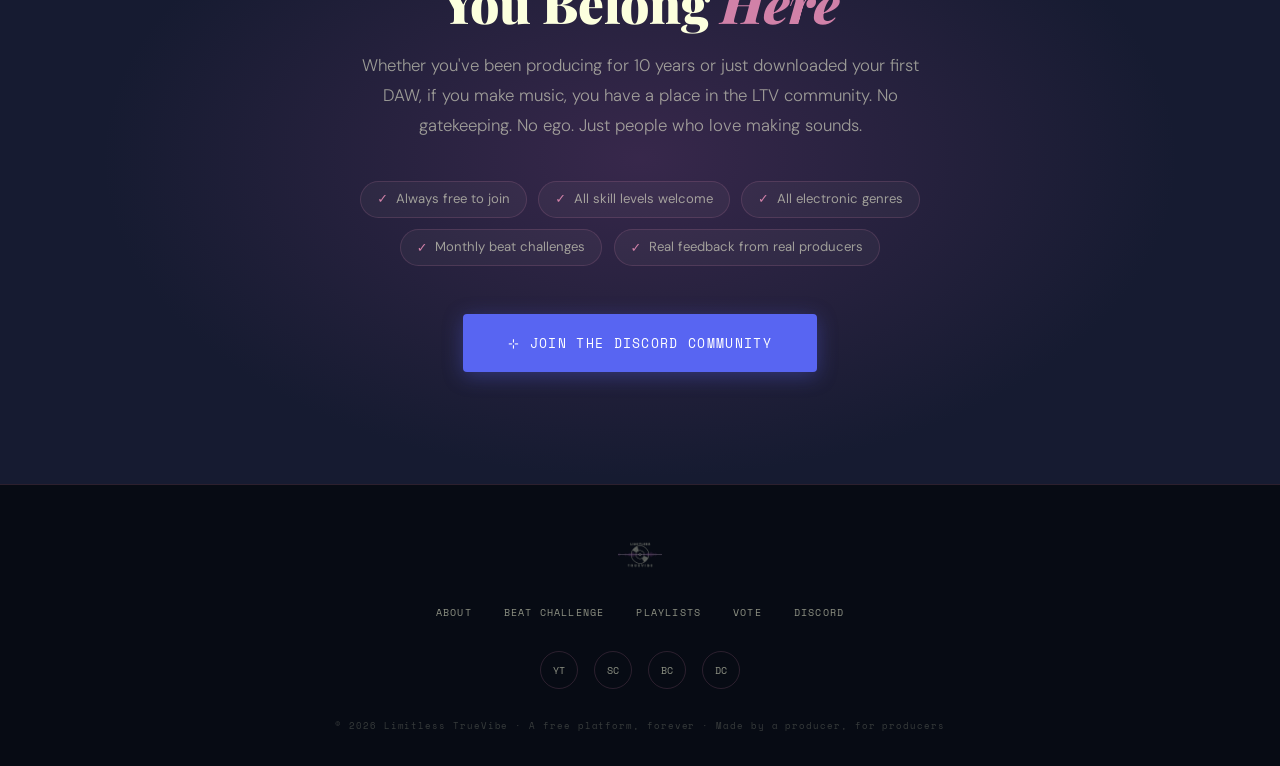
==== commit 26bb8362: "fix playlist error" ====
--- a/index.html
+++ b/index.html
@@ -388,6 +388,12 @@
         <div class="field"><label for="adminPlaylistDesc">Description / Theme</label><textarea id="adminPlaylistDesc" placeholder="e.g. Anything that sounds like driving alone at 2am..."></textarea></div>
         <div class="field"><label for="adminPlaylistDeadline">Submission Deadline (display text)</label><input id="adminPlaylistDeadline" type="text" placeholder="e.g. June 15, 2026"></div>
         <div class="field"><label for="adminPlaylistDeadlineDate">Deadline Date (for auto-locking)</label><input id="adminPlaylistDeadlineDate" type="date" placeholder="YYYY-MM-DD"></div>
+        <div class="field" style="flex-direction:row; align-items:center; gap:0.7rem;">
+          <input id="adminPlaylistClosed" type="checkbox" style="width:auto; accent-color:var(--accent);">
+          <label for="adminPlaylistClosed" style="text-transform:none; font-size:0.85rem; letter-spacing:0; color:var(--text-muted); cursor:pointer;">
+            No active playlist — hide submission form
+          </label>
+        </div>
         <button class="admin-save-btn" id="savePlaylist">Save Playlist</button>
       </div>
 
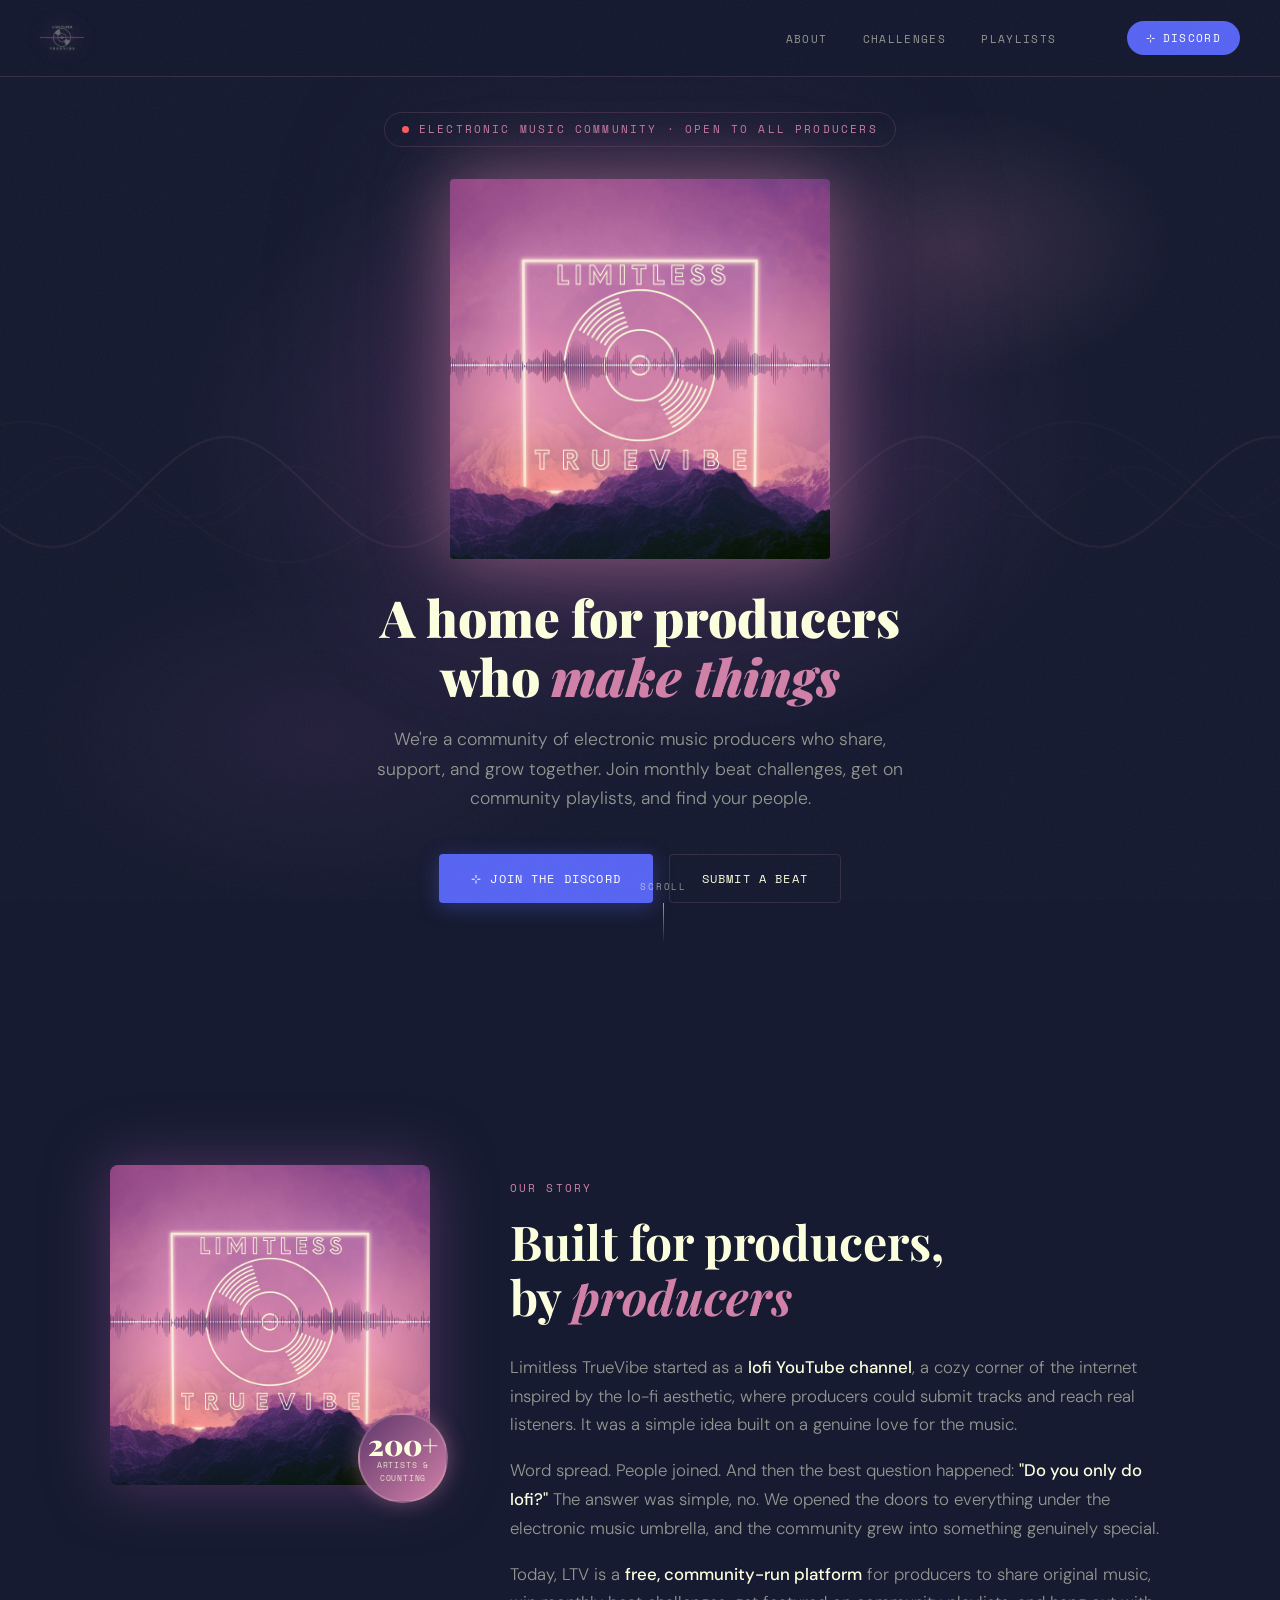
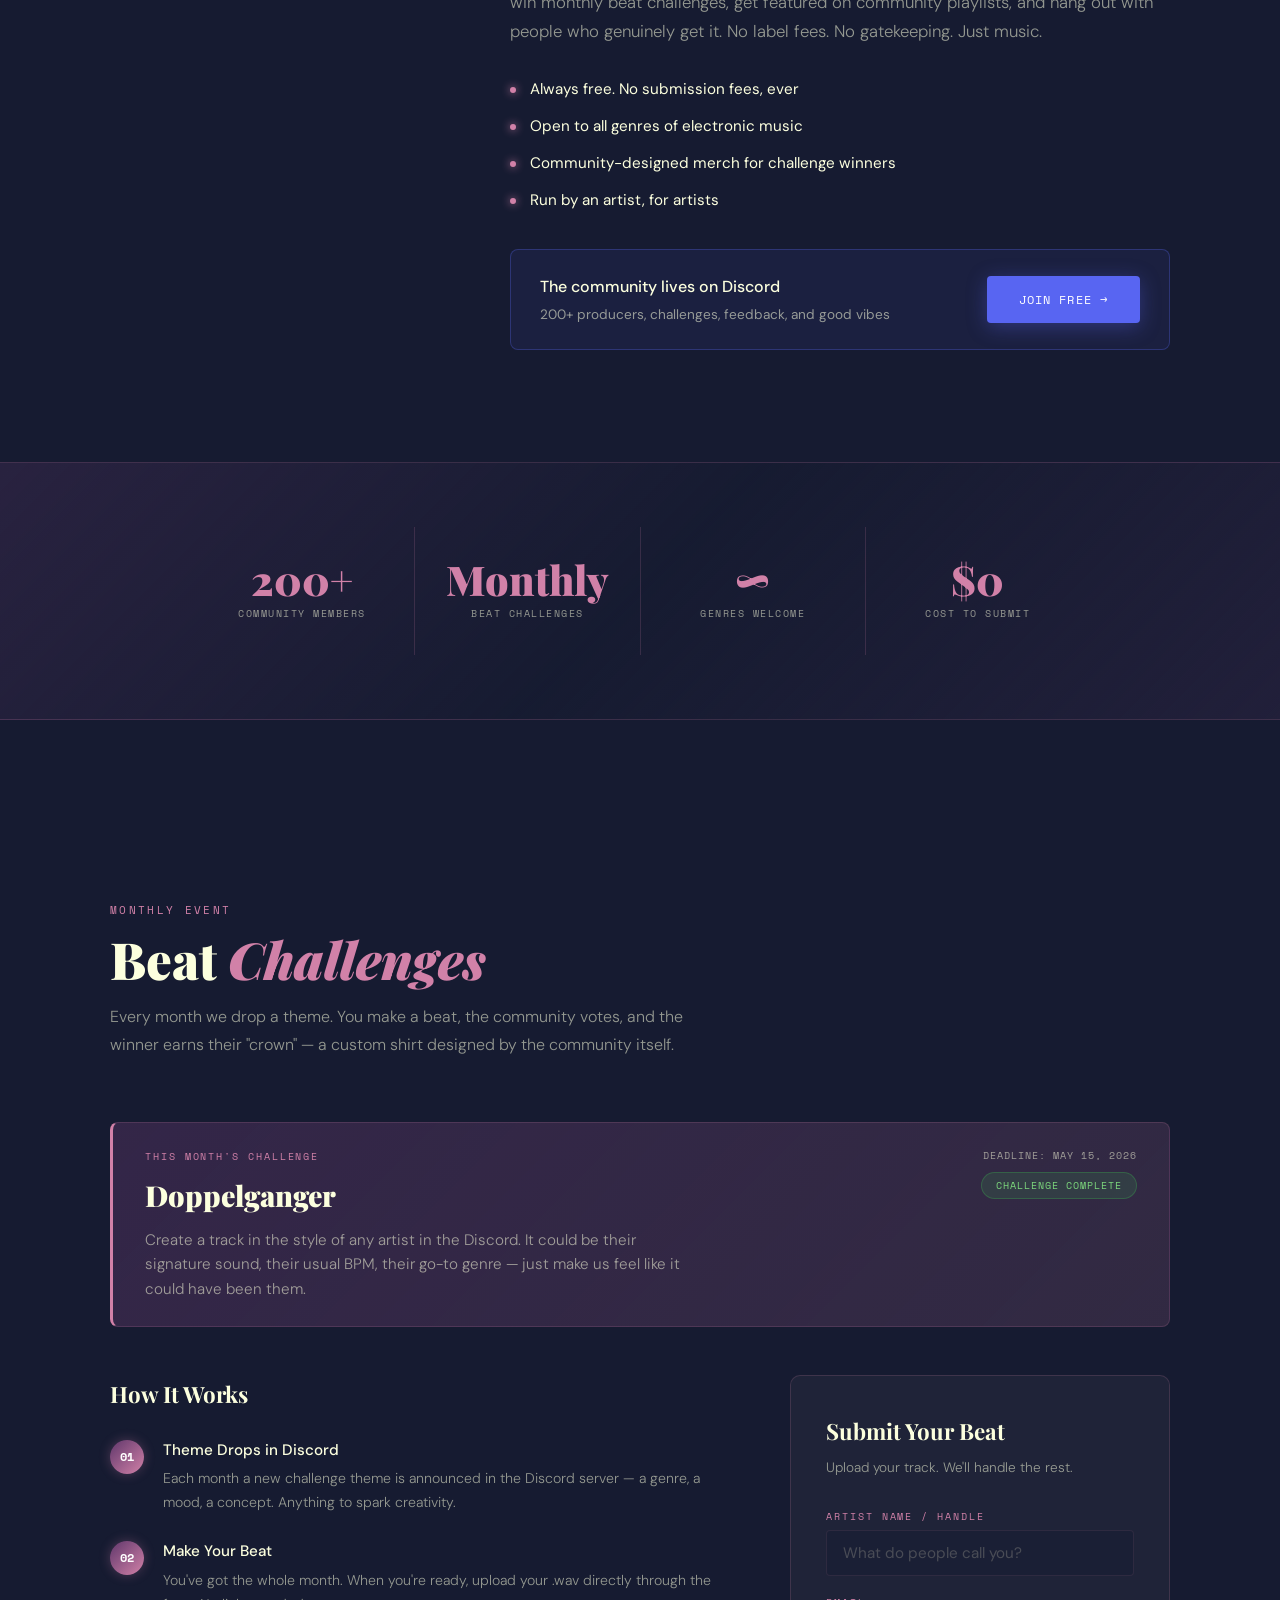
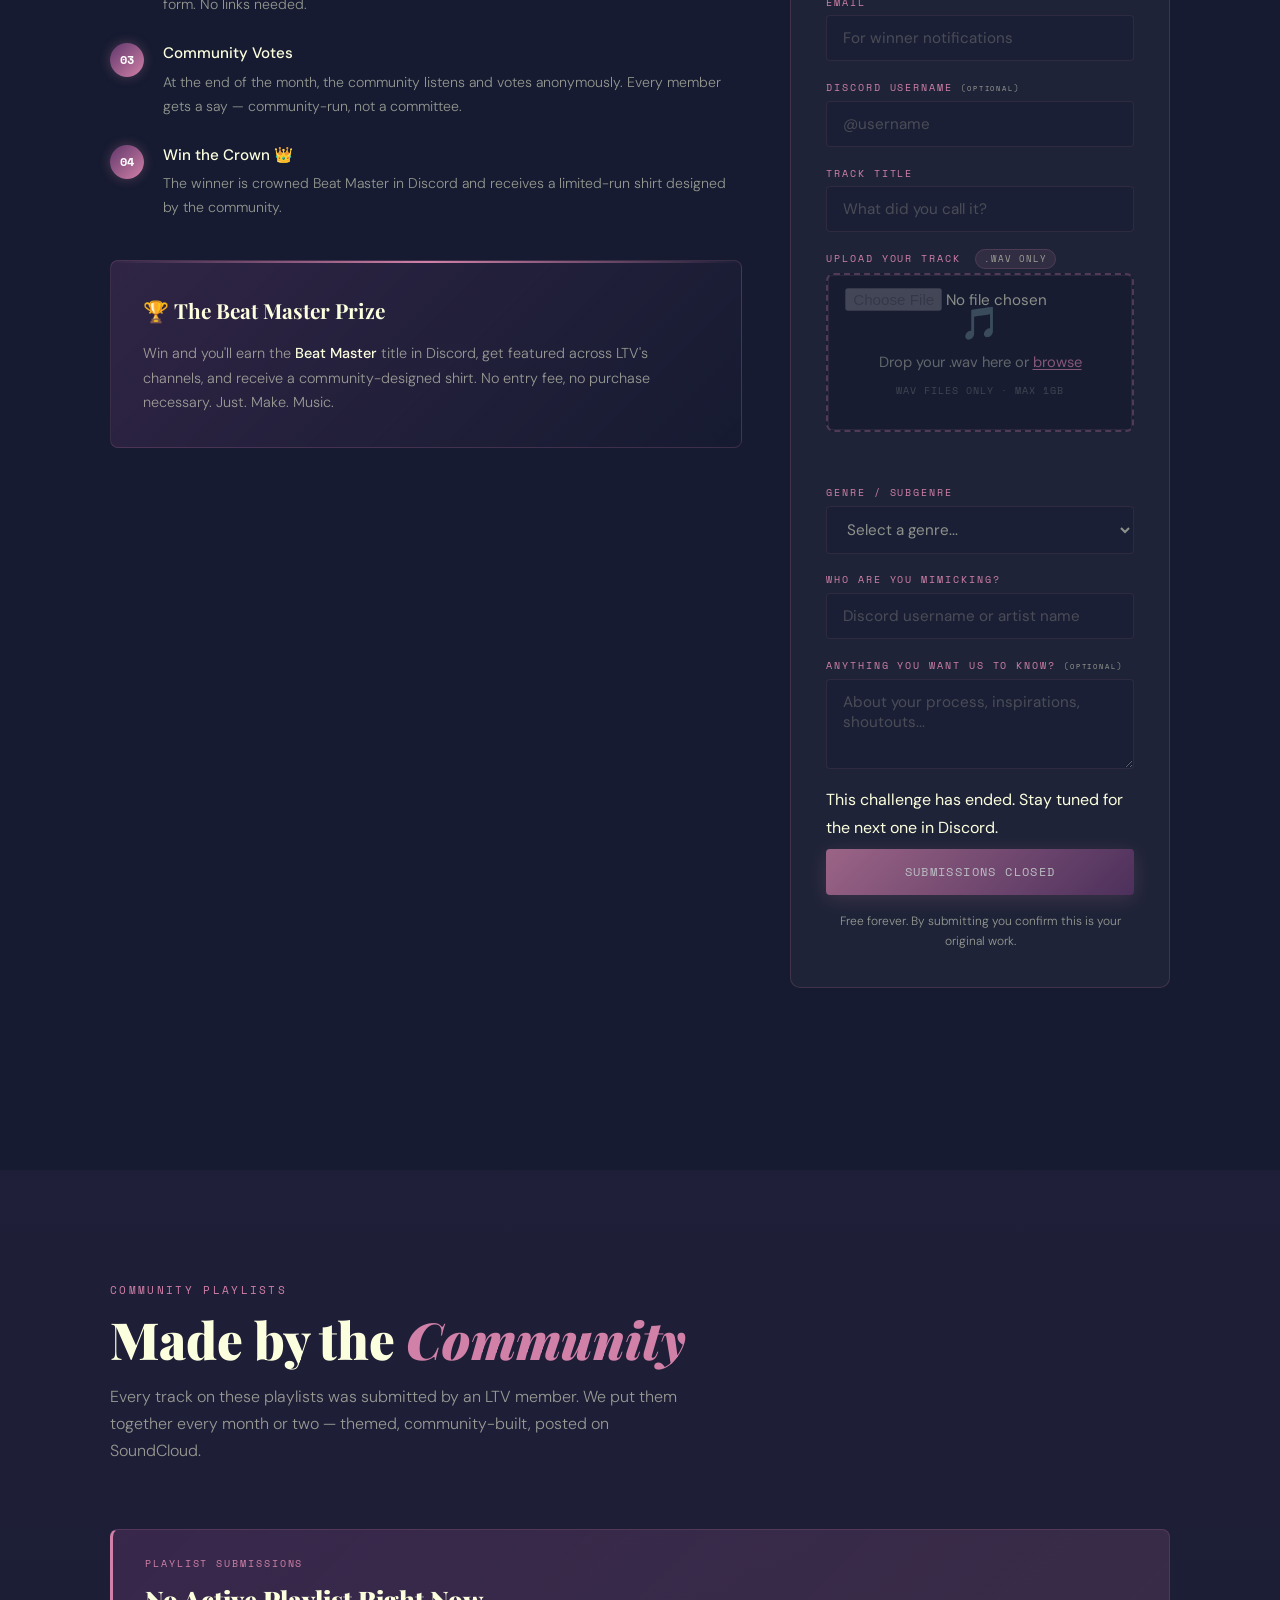
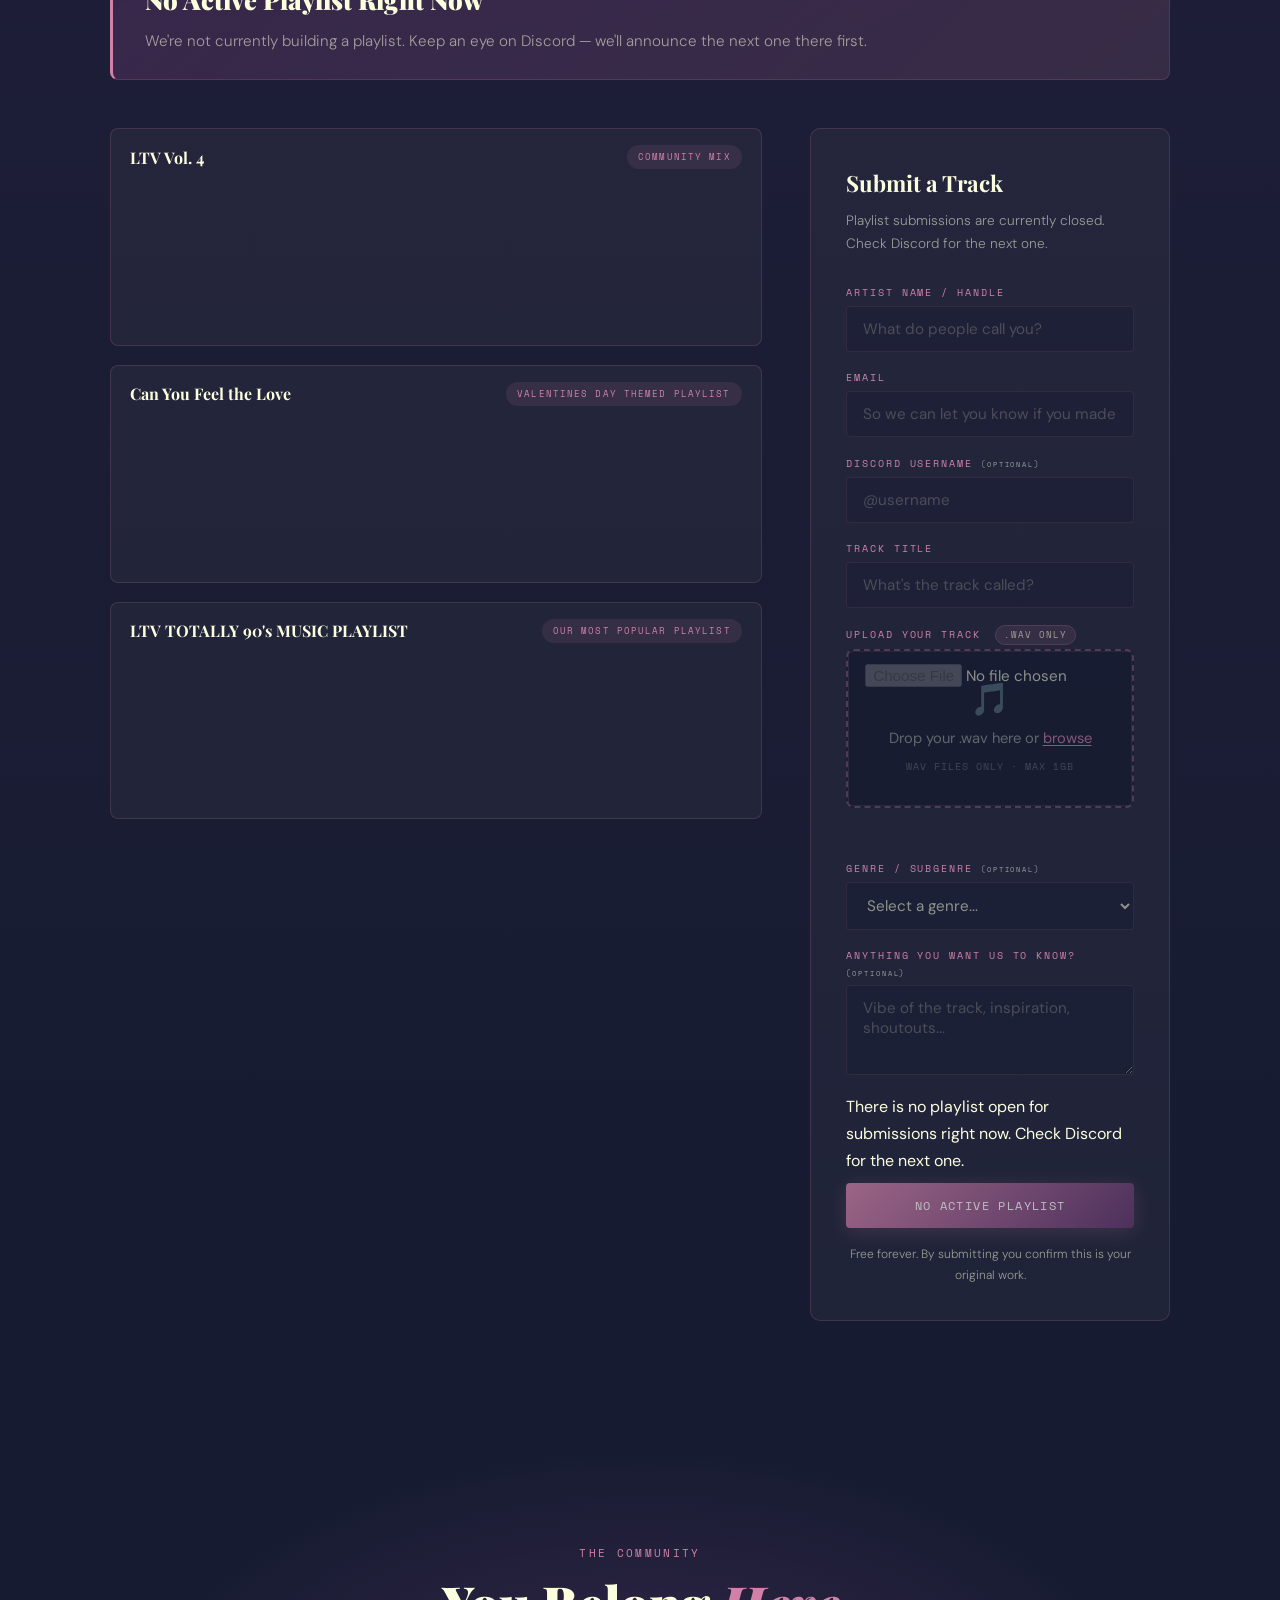
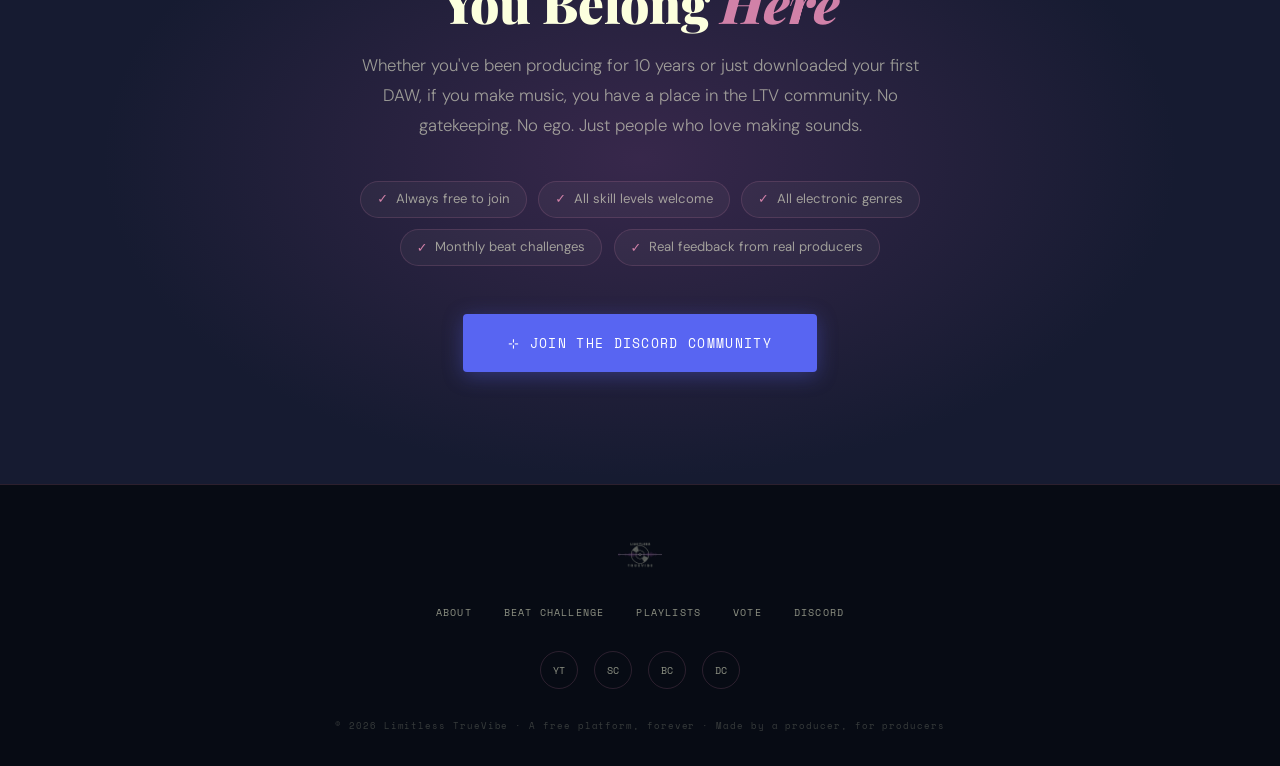
==== commit e923a6f2: "increase file size for submissions" ====
--- a/index.html
+++ b/index.html
@@ -192,7 +192,7 @@
                   <div class="file-drop-inner">
                     <span class="file-drop-icon" aria-hidden="true">🎵</span>
                     <span class="file-drop-text">Drop your .wav here or <span class="file-browse-link">browse</span></span>
-                    <span class="file-drop-hint">WAV files only · Max 100MB</span>
+                    <span class="file-drop-hint">WAV files only · Max 1GB</span>
                   </div>
                   <input id="trackFile" type="file" name="track_file" accept=".wav,audio/wav,audio/x-wav" required class="file-input-hidden">
                 </div>
@@ -278,7 +278,7 @@
                   <div class="file-drop-inner">
                     <span class="file-drop-icon" aria-hidden="true">🎵</span>
                     <span class="file-drop-text">Drop your .wav here or <span class="file-browse-link">browse</span></span>
-                    <span class="file-drop-hint">WAV files only · Max 100MB</span>
+                    <span class="file-drop-hint">WAV files only · Max 1GB</span>
                   </div>
                   <input id="plTrackFile" type="file" name="track_file" accept=".wav,audio/wav,audio/x-wav" required class="file-input-hidden">
                 </div>
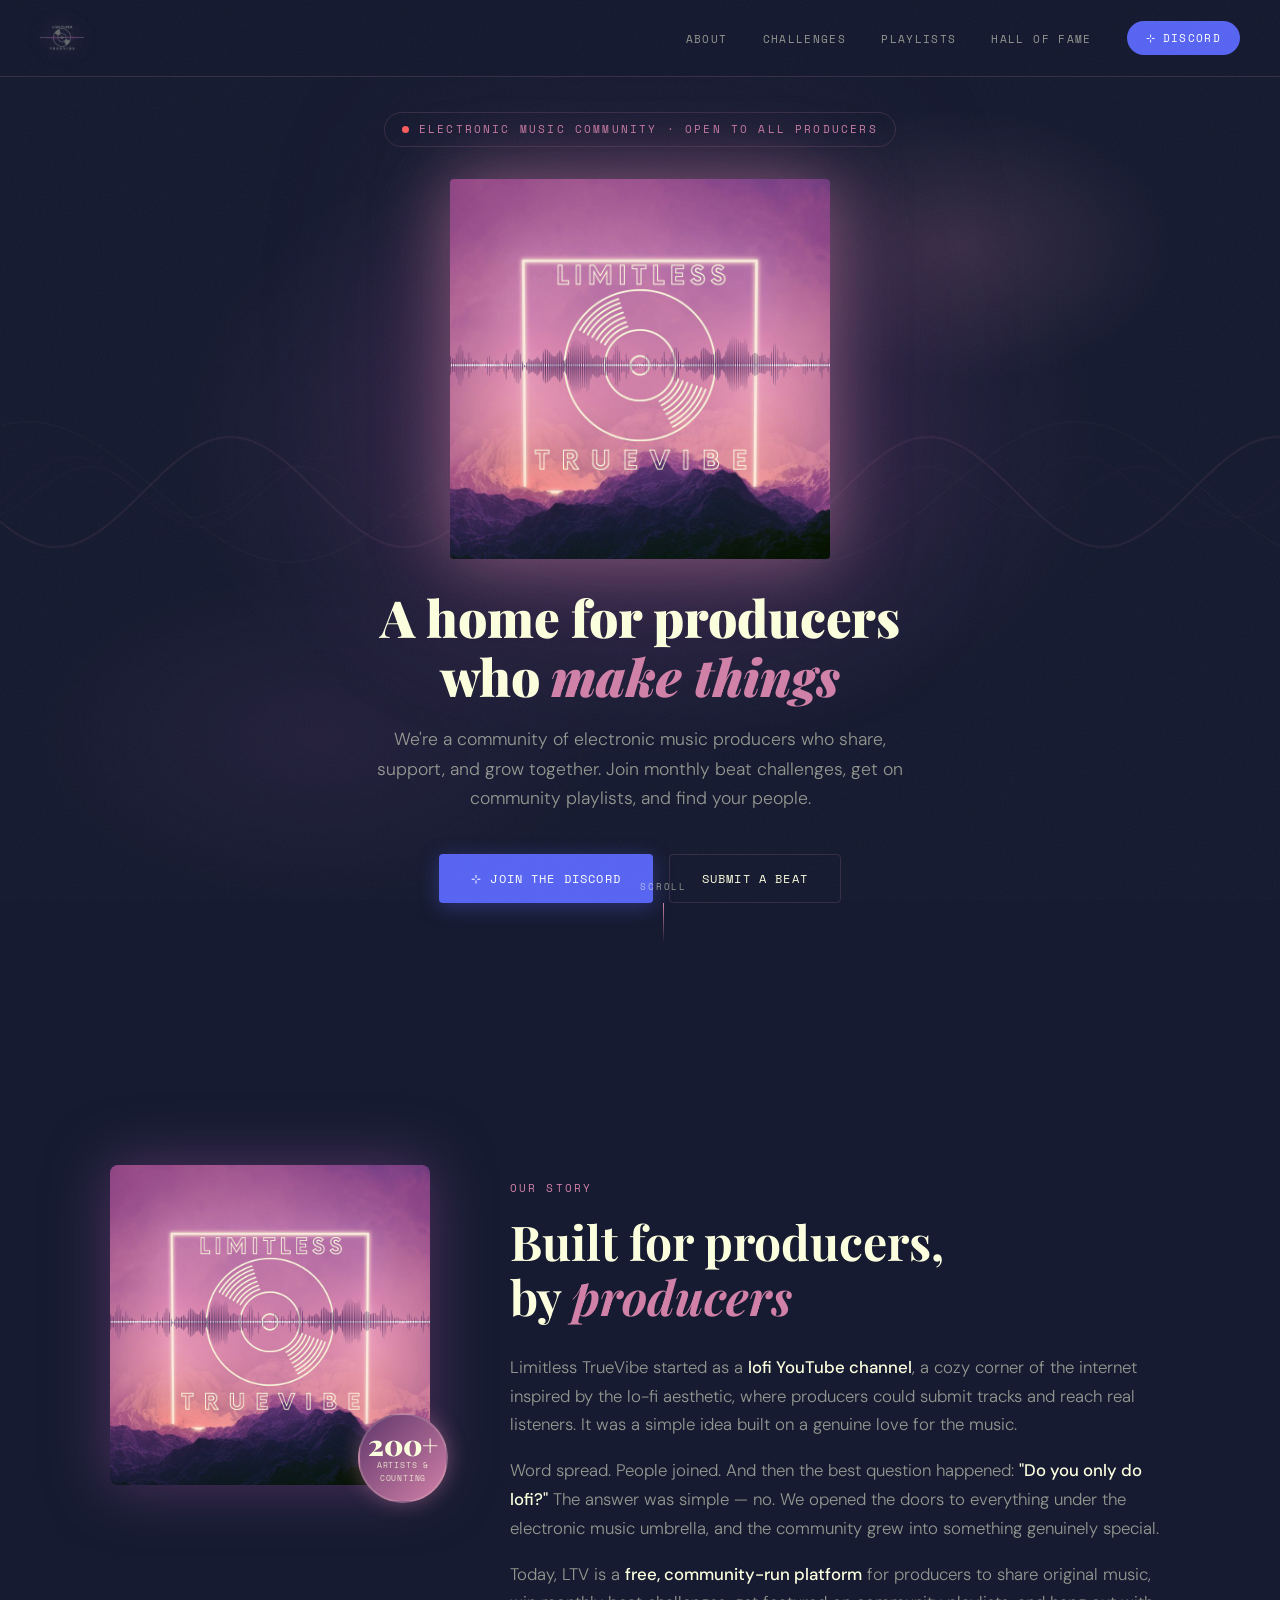
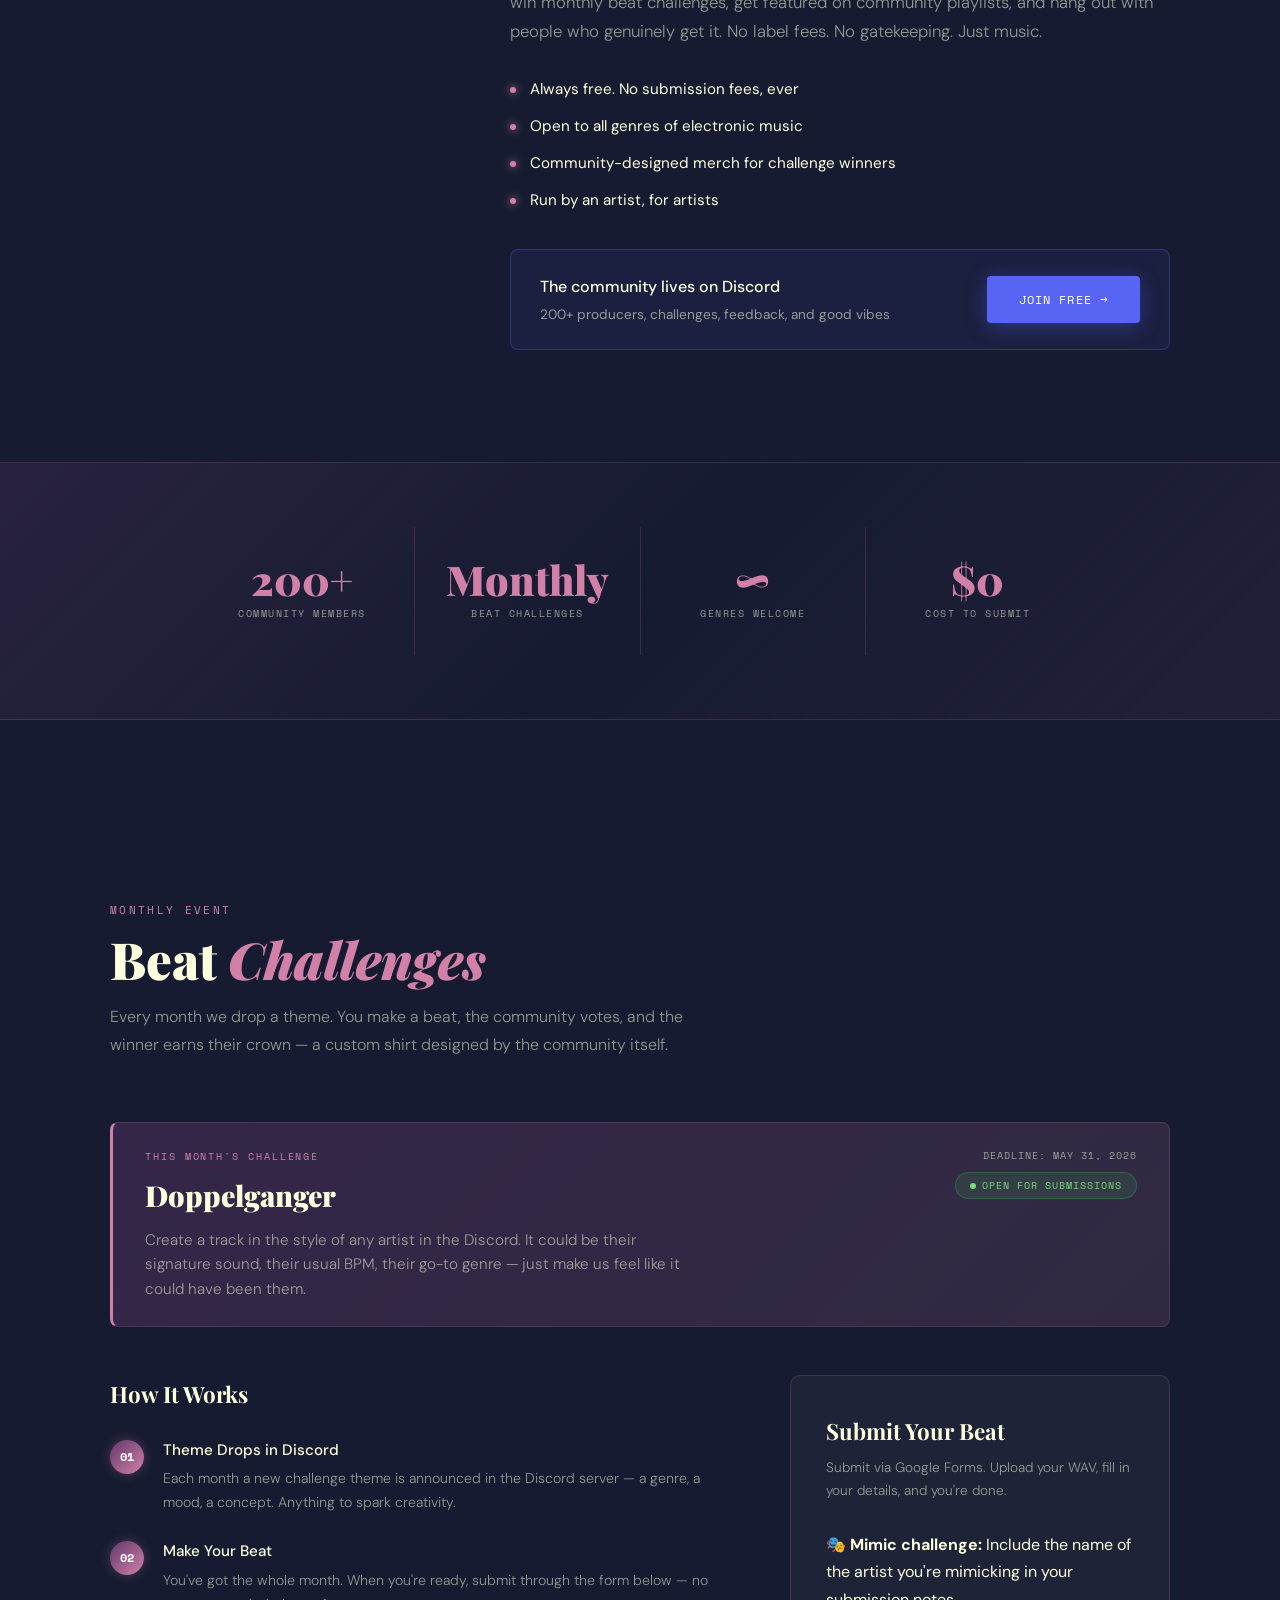
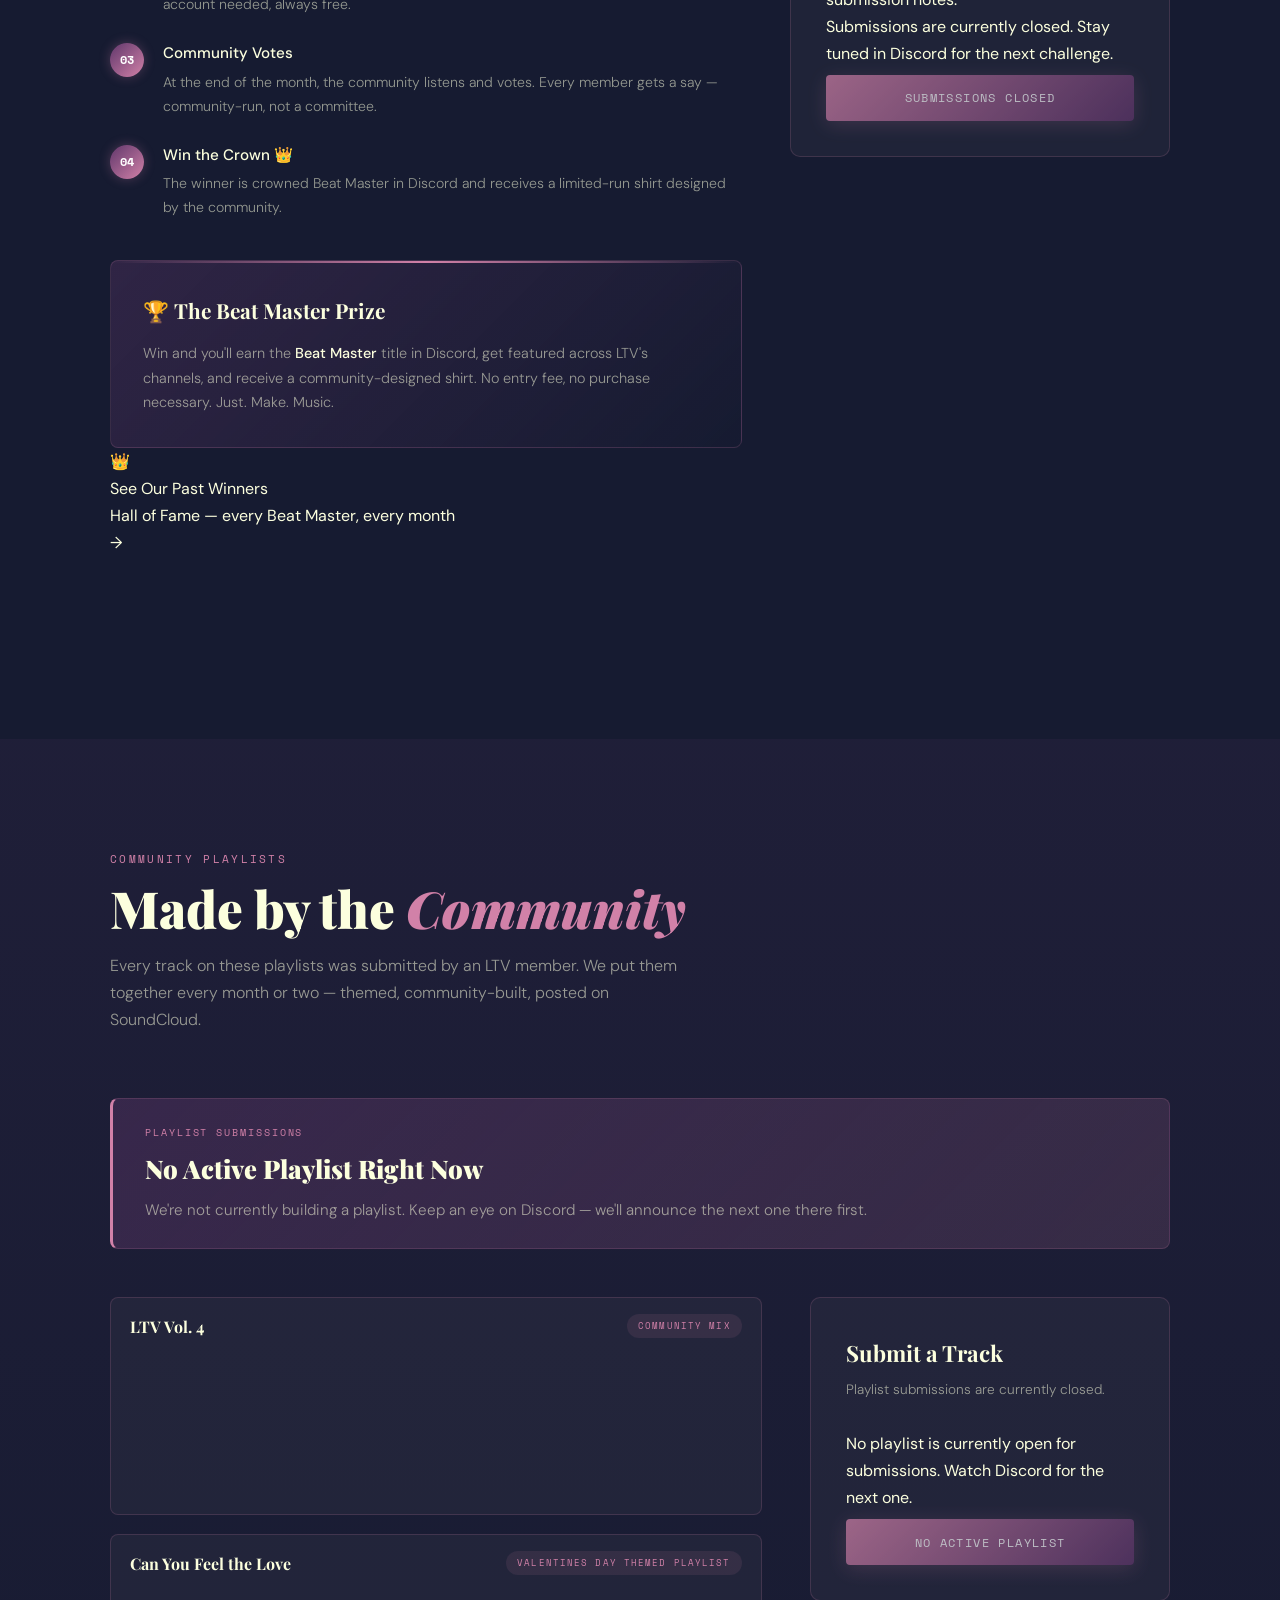
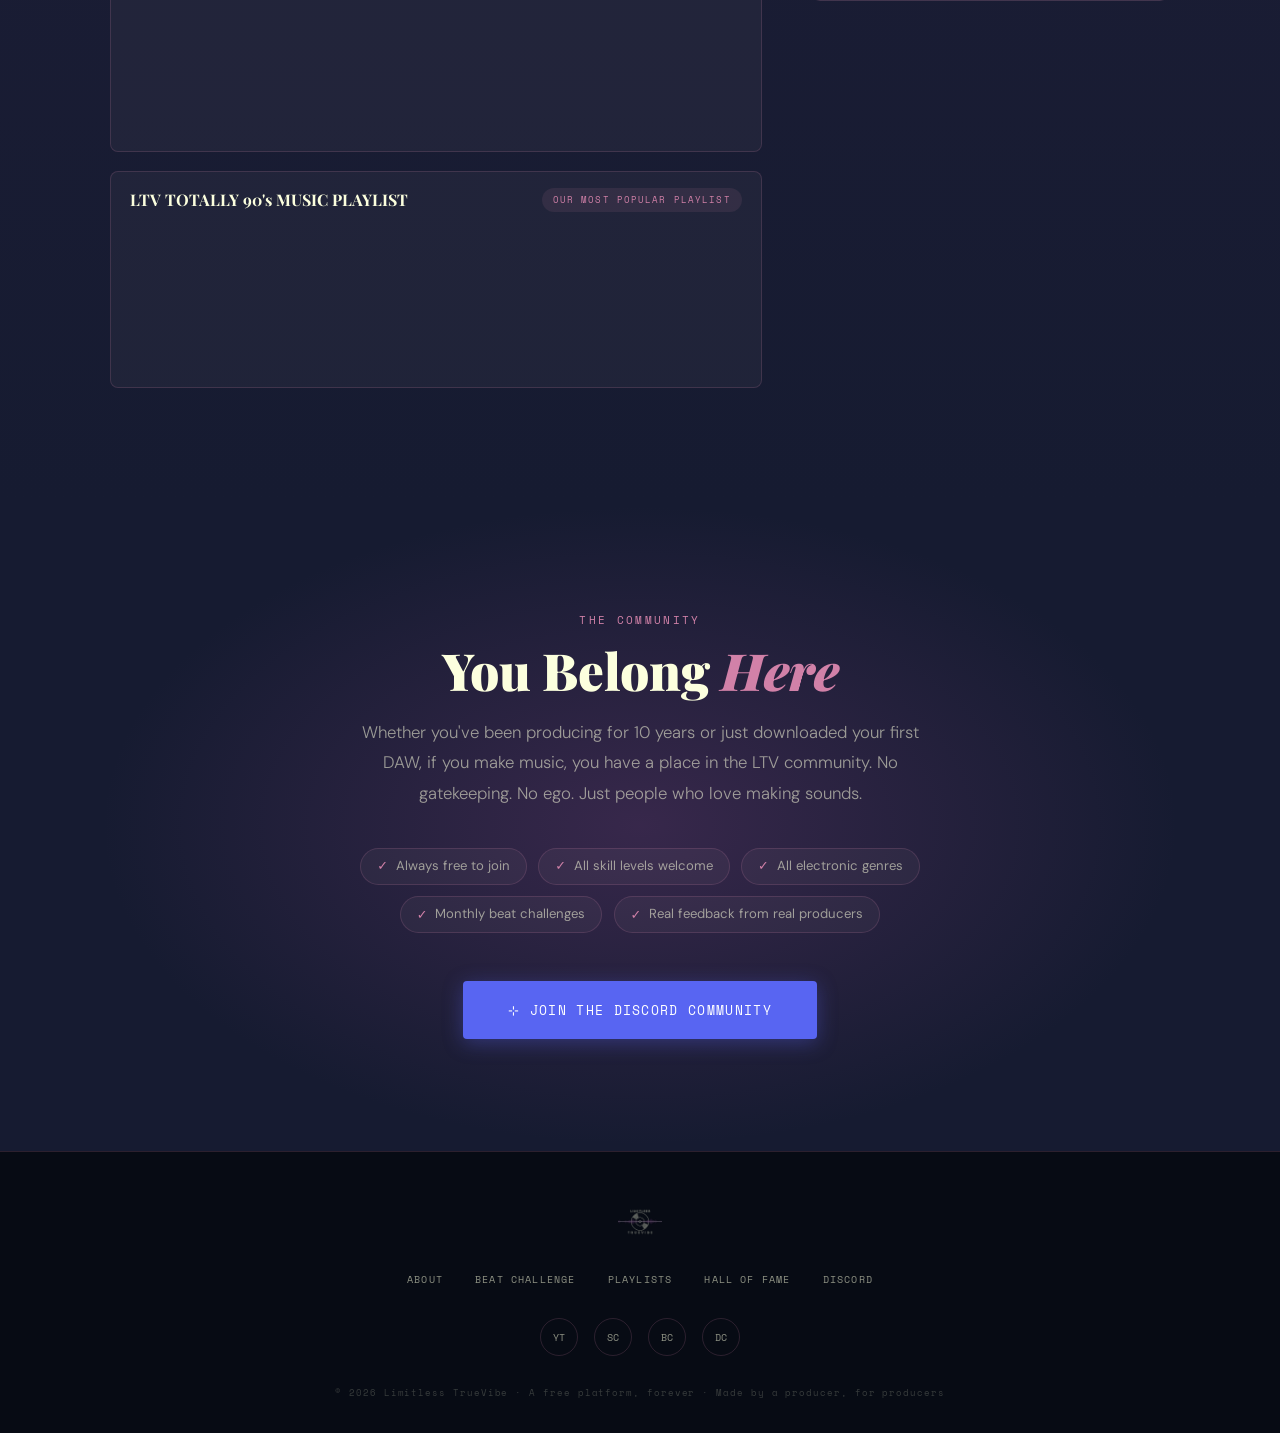
==== commit dd01aa62: "overhaul page to move voting to google" ====
--- a/index.html
+++ b/index.html
@@ -27,7 +27,7 @@
       <li><a href="#about">About</a></li>
       <li><a href="#challenges">Challenges</a></li>
       <li><a href="#playlists">Playlists</a></li>
-      <li><a href="voting.html" class="nav-voting" id="navVotingLink" style="display:none;">🗳 Vote</a></li>
+      <li><a href="halloffame.html">Hall of Fame</a></li>
       <li><a href="https://discord.gg/AFdeZHfDZN" target="_blank" rel="noopener" class="nav-discord"><span>⊹</span> Discord</a></li>
     </ul>
     <button class="nav-hamburger" id="navHamburger" aria-label="Open menu">
@@ -40,7 +40,7 @@
       <li><a href="#about" class="mobile-link">About</a></li>
       <li><a href="#challenges" class="mobile-link">Challenges</a></li>
       <li><a href="#playlists" class="mobile-link">Playlists</a></li>
-      <li><a href="voting.html" class="mobile-link mobile-voting" id="mobileVotingLink" style="display:none;">🗳 Cast Your Vote</a></li>
+      <li><a href="halloffame.html" class="mobile-link">Hall of Fame</a></li>
       <li><a href="https://discord.gg/AFdeZHfDZN" target="_blank" rel="noopener" class="mobile-link mobile-discord">Join the Discord</a></li>
     </ul>
   </div>
@@ -50,7 +50,6 @@
     <div class="hero-glow" aria-hidden="true"></div>
     <div class="particles" id="particles" aria-hidden="true"></div>
     <canvas class="hero-wave-canvas" id="heroWaveCanvas" aria-hidden="true"></canvas>
-
     <div class="hero-content">
       <div class="hero-eyebrow">
         <span class="live-dot" aria-hidden="true"></span>
@@ -64,7 +63,6 @@
         <a href="#challenges" class="btn btn-outline">Submit a Beat</a>
       </div>
     </div>
-
     <div class="scroll-hint" aria-hidden="true">
       <span>Scroll</span>
       <div class="scroll-arrow"></div>
@@ -72,12 +70,6 @@
   </section>
 
   <div class="wave-strip" id="ws1" aria-hidden="true"></div>
-
-  <!-- WINNER BANNER
-       Populated automatically by renderWinnerBanner() in script.js
-       when a challenge result exists in Supabase.
-       Hidden by default — becomes visible only when there's a winner. -->
-  <div id="winnerBanner" class="winner-banner-section"></div>
 
   <!-- ABOUT -->
   <section id="about">
@@ -93,7 +85,7 @@
         <span class="tag-line">Our Story</span>
         <h2 class="about-headline">Built for producers,<br>by <em>producers</em></h2>
         <p class="about-body">Limitless TrueVibe started as a <strong>lofi YouTube channel</strong>, a cozy corner of the internet inspired by the lo-fi aesthetic, where producers could submit tracks and reach real listeners. It was a simple idea built on a genuine love for the music.</p>
-        <p class="about-body">Word spread. People joined. And then the best question happened: <strong>"Do you only do lofi?"</strong> The answer was simple, no. We opened the doors to everything under the electronic music umbrella, and the community grew into something genuinely special.</p>
+        <p class="about-body">Word spread. People joined. And then the best question happened: <strong>"Do you only do lofi?"</strong> The answer was simple — no. We opened the doors to everything under the electronic music umbrella, and the community grew into something genuinely special.</p>
         <p class="about-body">Today, LTV is a <strong>free, community-run platform</strong> for producers to share original music, win monthly beat challenges, get featured on community playlists, and hang out with people who genuinely get it. No label fees. No gatekeeping. Just music.</p>
         <ul class="about-values">
           <li><span class="value-dot" aria-hidden="true"></span> Always free. No submission fees, ever</li>
@@ -130,10 +122,10 @@
       <div class="section-header reveal">
         <span class="section-tag">Monthly Event</span>
         <h2 class="section-h">Beat <em>Challenges</em></h2>
-        <p class="section-sub">Every month we drop a theme. You make a beat, the community votes, and the winner earns their "crown" — a custom shirt designed by the community itself.</p>
-      </div>
-
-      <!-- Populated by renderChallengeBanner() in script.js -->
+        <p class="section-sub">Every month we drop a theme. You make a beat, the community votes, and the winner earns their crown — a custom shirt designed by the community itself.</p>
+      </div>
+
+      <!-- Challenge banner — populated by script.js -->
       <div class="current-challenge-banner reveal" id="challengeBanner"></div>
 
       <div class="challenge-layout">
@@ -146,11 +138,11 @@
             </li>
             <li class="step">
               <span class="step-num" aria-hidden="true">02</span>
-              <div class="step-text"><h4>Make Your Beat</h4><p>You've got the whole month. When you're ready, upload your .wav directly through the form. No links needed.</p></div>
+              <div class="step-text"><h4>Make Your Beat</h4><p>You've got the whole month. When you're ready, submit through the form below — no account needed, always free.</p></div>
             </li>
             <li class="step">
               <span class="step-num" aria-hidden="true">03</span>
-              <div class="step-text"><h4>Community Votes</h4><p>At the end of the month, the community listens and votes anonymously. Every member gets a say — community-run, not a committee.</p></div>
+              <div class="step-text"><h4>Community Votes</h4><p>At the end of the month, the community listens and votes. Every member gets a say — community-run, not a committee.</p></div>
             </li>
             <li class="step">
               <span class="step-num" aria-hidden="true">04</span>
@@ -161,71 +153,23 @@
             <h4>🏆 The Beat Master Prize</h4>
             <p>Win and you'll earn the <strong>Beat Master</strong> title in Discord, get featured across LTV's channels, and receive a community-designed shirt. No entry fee, no purchase necessary. Just. Make. Music.</p>
           </div>
-        </div>
-
+
+          <!-- Past winners link -->
+          <div class="hof-cta reveal reveal-d2">
+            <a href="halloffame.html" class="hof-cta-link">
+              <span class="hof-cta-crown">👑</span>
+              <div>
+                <div class="hof-cta-title">See Our Past Winners</div>
+                <div class="hof-cta-sub">Hall of Fame — every Beat Master, every month</div>
+              </div>
+              <span class="hof-cta-arrow">→</span>
+            </a>
+          </div>
+        </div>
+
+        <!-- Challenge submission card — populated by script.js -->
         <div class="challenge-form-wrap reveal reveal-d2">
-          <div class="form-card">
-            <h3>Submit Your Beat</h3>
-            <p class="form-sub">Upload your track. We'll handle the rest.</p>
-            <form id="challengeForm" novalidate>
-              <input type="hidden" id="challengeId" name="challenge_id">
-              <input type="hidden" id="challengeNameField" name="challenge_name">
-              <div class="field">
-                <label for="artistName">Artist Name / Handle</label>
-                <input id="artistName" type="text" name="artist_name" placeholder="What do people call you?" required>
-              </div>
-              <div class="field">
-                <label for="artistEmail">Email</label>
-                <input id="artistEmail" type="email" name="email" placeholder="For winner notifications" required>
-              </div>
-              <div class="field">
-                <label for="discordHandle">Discord Username <span class="optional">(optional)</span></label>
-                <input id="discordHandle" type="text" name="discord" placeholder="@username">
-              </div>
-              <div class="field">
-                <label for="trackTitle">Track Title</label>
-                <input id="trackTitle" type="text" name="track_title" placeholder="What did you call it?" required>
-              </div>
-              <div class="field">
-                <label for="trackFile">Upload Your Track <span class="file-format">.wav only</span></label>
-                <div class="file-drop-zone" id="challengeDropZone">
-                  <div class="file-drop-inner">
-                    <span class="file-drop-icon" aria-hidden="true">🎵</span>
-                    <span class="file-drop-text">Drop your .wav here or <span class="file-browse-link">browse</span></span>
-                    <span class="file-drop-hint">WAV files only · Max 1GB</span>
-                  </div>
-                  <input id="trackFile" type="file" name="track_file" accept=".wav,audio/wav,audio/x-wav" required class="file-input-hidden">
-                </div>
-                <div class="file-selected" id="challengeFileSelected"></div>
-              </div>
-              <div class="field">
-                <label for="trackGenre">Genre / Subgenre</label>
-                <select id="trackGenre" name="genre" required>
-                  <option value="">Select a genre...</option>
-                  <option value="lofi">Lo-Fi</option>
-                  <option value="house">House</option>
-                  <option value="dnb">Drum &amp; Bass</option>
-                  <option value="ambient">Ambient / Chillout</option>
-                  <option value="trap">Trap / Hip-Hop</option>
-                  <option value="techno">Techno</option>
-                  <option value="synthwave">Synthwave / Retrowave</option>
-                  <option value="futurebass">Future Bass</option>
-                  <option value="idm">IDM / Experimental</option>
-                  <option value="other">Other Electronic</option>
-                </select>
-              </div>
-              <div class="field conditional" id="mimicField">
-                <label for="mimicArtist">Who are you mimicking?</label>
-                <input id="mimicArtist" type="text" name="mimic_artist" placeholder="Discord username or artist name">
-              </div>
-              <div class="field">
-                <label for="trackNotes">Anything you want us to know? <span class="optional">(optional)</span></label>
-                <textarea id="trackNotes" name="notes" placeholder="About your process, inspirations, shoutouts..."></textarea>
-              </div>
-              <button type="submit" class="submit-btn" id="challengeBtn">Submit to This Month's Challenge</button>
-              <p class="form-note">Free forever. By submitting you confirm this is your original work.</p>
-            </form>
-          </div>
+          <div class="form-card" id="challengeFormCard"></div>
         </div>
       </div>
     </div>
@@ -242,72 +186,15 @@
         <p class="section-sub">Every track on these playlists was submitted by an LTV member. We put them together every month or two — themed, community-built, posted on SoundCloud.</p>
       </div>
 
-      <!-- Populated by renderPlaylistBanner() in script.js -->
+      <!-- Playlist banner — populated by script.js -->
       <div class="current-playlist-banner reveal" id="playlistBanner"></div>
 
       <div class="playlists-layout">
-        <!-- Populated by renderPlaylistEmbeds() in script.js -->
         <div class="playlists-embeds reveal" id="playlistEmbeds"></div>
 
+        <!-- Playlist submission card — populated by script.js -->
         <div class="playlist-form-wrap reveal reveal-d1">
-          <div class="form-card">
-            <h3>Submit a Track</h3>
-            <p class="form-sub" id="playlistFormSub">Send us your track for the current playlist.</p>
-            <form id="playlistForm" novalidate>
-              <input type="hidden" id="playlistId" name="playlist_id">
-              <input type="hidden" id="playlistNameField" name="playlist_name">
-              <div class="field">
-                <label for="plArtistName">Artist Name / Handle</label>
-                <input id="plArtistName" type="text" name="artist_name" placeholder="What do people call you?" required>
-              </div>
-              <div class="field">
-                <label for="plArtistEmail">Email</label>
-                <input id="plArtistEmail" type="email" name="email" placeholder="So we can let you know if you made it" required>
-              </div>
-              <div class="field">
-                <label for="plDiscord">Discord Username <span class="optional">(optional)</span></label>
-                <input id="plDiscord" type="text" name="discord" placeholder="@username">
-              </div>
-              <div class="field">
-                <label for="plTrackTitle">Track Title</label>
-                <input id="plTrackTitle" type="text" name="track_title" placeholder="What's the track called?" required>
-              </div>
-              <div class="field">
-                <label for="plTrackFile">Upload Your Track <span class="file-format">.wav only</span></label>
-                <div class="file-drop-zone" id="playlistDropZone">
-                  <div class="file-drop-inner">
-                    <span class="file-drop-icon" aria-hidden="true">🎵</span>
-                    <span class="file-drop-text">Drop your .wav here or <span class="file-browse-link">browse</span></span>
-                    <span class="file-drop-hint">WAV files only · Max 1GB</span>
-                  </div>
-                  <input id="plTrackFile" type="file" name="track_file" accept=".wav,audio/wav,audio/x-wav" required class="file-input-hidden">
-                </div>
-                <div class="file-selected" id="playlistFileSelected"></div>
-              </div>
-              <div class="field">
-                <label for="plGenre">Genre / Subgenre <span class="optional">(optional)</span></label>
-                <select id="plGenre" name="genre">
-                  <option value="">Select a genre...</option>
-                  <option value="lofi">Lo-Fi</option>
-                  <option value="house">House</option>
-                  <option value="dnb">Drum &amp; Bass</option>
-                  <option value="ambient">Ambient / Chillout</option>
-                  <option value="trap">Trap / Hip-Hop</option>
-                  <option value="techno">Techno</option>
-                  <option value="synthwave">Synthwave / Retrowave</option>
-                  <option value="futurebass">Future Bass</option>
-                  <option value="idm">IDM / Experimental</option>
-                  <option value="other">Other Electronic</option>
-                </select>
-              </div>
-              <div class="field">
-                <label for="plNotes">Anything you want us to know? <span class="optional">(optional)</span></label>
-                <textarea id="plNotes" name="notes" placeholder="Vibe of the track, inspiration, shoutouts..."></textarea>
-              </div>
-              <button type="submit" class="submit-btn" id="playlistBtn">Submit for This Playlist</button>
-              <p class="form-note">Free forever. By submitting you confirm this is your original work.</p>
-            </form>
-          </div>
+          <div class="form-card" id="playlistFormCard"></div>
         </div>
       </div>
     </div>
@@ -341,7 +228,7 @@
       <a href="#about">About</a>
       <a href="#challenges">Beat Challenge</a>
       <a href="#playlists">Playlists</a>
-      <a href="voting.html">Vote</a>
+      <a href="halloffame.html">Hall of Fame</a>
       <a href="https://discord.gg/AFdeZHfDZN" target="_blank" rel="noopener">Discord</a>
     </nav>
     <div class="footer-socials">
@@ -353,82 +240,76 @@
     <p class="footer-copy">&copy; <span id="footerYear"></span> Limitless TrueVibe &middot; A free platform, forever &middot; Made by a producer, for producers</p>
   </footer>
 
-  <!-- ADMIN PANEL — only visible at ?admin=1 in the URL -->
+  <!-- ADMIN PANEL — visible at ?admin=1 -->
   <button class="admin-fab" id="adminFab" aria-label="Open admin panel">⚙ Manage Content</button>
   <div class="admin-modal-overlay" id="adminOverlay">
     <div class="admin-modal">
       <button class="admin-close" id="adminClose" aria-label="Close">✕</button>
       <h2>⚙ Manage Content</h2>
-      <p class="admin-sub">Changes save to your browser and appear immediately. Copy updated values into script.js to make them permanent.</p>
+      <p class="admin-sub">Changes save instantly and apply site-wide. Copy values back into script.js to make them permanent.</p>
+
       <div class="admin-tabs">
-        <button class="admin-tab active" data-panel="challenge">Beat Challenge</button>
+        <button class="admin-tab active" data-panel="challenge">Challenge</button>
         <button class="admin-tab" data-panel="playlist">Playlist</button>
-        <button class="admin-tab" data-panel="winner">Winner</button>
+        <button class="admin-tab" data-panel="links">Links</button>
       </div>
 
       <!-- Challenge tab -->
       <div class="admin-panel active" id="adminPanelChallenge">
-        <div class="field"><label for="adminChallengeTitle">Challenge Name</label><input id="adminChallengeTitle" type="text" placeholder="e.g. Doppelganger"></div>
-        <div class="field"><label for="adminChallengeDesc">Description</label><textarea id="adminChallengeDesc" placeholder="e.g. Create a track in the style of anyone in the Discord..."></textarea></div>
+        <div class="field"><label for="adminChallengeTitle">Challenge Name</label><input id="adminChallengeTitle" type="text"></div>
+        <div class="field"><label for="adminChallengeDesc">Description</label><textarea id="adminChallengeDesc"></textarea></div>
         <div class="field"><label for="adminChallengeDeadline">Deadline (display text)</label><input id="adminChallengeDeadline" type="text" placeholder="e.g. May 31, 2026"></div>
-        <div class="field"><label for="adminDeadlineDate">Deadline Date (for auto-locking)</label><input id="adminDeadlineDate" type="date" placeholder="YYYY-MM-DD"></div>
         <div class="field">
           <label for="adminChallengeType">Challenge Type</label>
           <select id="adminChallengeType">
-            <option value="standard">Standard (make a beat)</option>
-            <option value="mimic">Mimic / Doppelganger (copy someone's style)</option>
+            <option value="standard">Standard</option>
+            <option value="mimic">Mimic / Doppelganger</option>
           </select>
+        </div>
+        <div class="admin-toggle-row">
+          <span class="admin-toggle-label">Submissions Open</span>
+          <label class="toggle-switch">
+            <input type="checkbox" id="adminChallengeOpen">
+            <span class="toggle-track"></span>
+          </label>
+        </div>
+        <div class="admin-toggle-row">
+          <span class="admin-toggle-label">Voting Active</span>
+          <label class="toggle-switch">
+            <input type="checkbox" id="adminChallengeVoting">
+            <span class="toggle-track"></span>
+          </label>
         </div>
         <button class="admin-save-btn" id="saveChallenge">Save Challenge</button>
       </div>
 
       <!-- Playlist tab -->
       <div class="admin-panel" id="adminPanelPlaylist">
-        <div class="field"><label for="adminPlaylistTitle">Playlist Name</label><input id="adminPlaylistTitle" type="text" placeholder="e.g. LTV Vol. 3 — Late Night Drives"></div>
-        <div class="field"><label for="adminPlaylistDesc">Description / Theme</label><textarea id="adminPlaylistDesc" placeholder="e.g. Anything that sounds like driving alone at 2am..."></textarea></div>
-        <div class="field"><label for="adminPlaylistDeadline">Submission Deadline (display text)</label><input id="adminPlaylistDeadline" type="text" placeholder="e.g. June 15, 2026"></div>
-        <div class="field"><label for="adminPlaylistDeadlineDate">Deadline Date (for auto-locking)</label><input id="adminPlaylistDeadlineDate" type="date" placeholder="YYYY-MM-DD"></div>
-        <div class="field" style="flex-direction:row; align-items:center; gap:0.7rem;">
-          <input id="adminPlaylistClosed" type="checkbox" style="width:auto; accent-color:var(--accent);">
-          <label for="adminPlaylistClosed" style="text-transform:none; font-size:0.85rem; letter-spacing:0; color:var(--text-muted); cursor:pointer;">
-            No active playlist — hide submission form
+        <div class="field"><label for="adminPlaylistTitle">Playlist Name</label><input id="adminPlaylistTitle" type="text"></div>
+        <div class="field"><label for="adminPlaylistDesc">Description / Theme</label><textarea id="adminPlaylistDesc"></textarea></div>
+        <div class="field"><label for="adminPlaylistDeadline">Submission Deadline</label><input id="adminPlaylistDeadline" type="text" placeholder="e.g. June 15, 2026"></div>
+        <div class="admin-toggle-row">
+          <span class="admin-toggle-label">Submissions Open</span>
+          <label class="toggle-switch">
+            <input type="checkbox" id="adminPlaylistOpen">
+            <span class="toggle-track"></span>
           </label>
         </div>
         <button class="admin-save-btn" id="savePlaylist">Save Playlist</button>
       </div>
 
-      <!-- Winner tab — add SC link after announcing in Discord -->
-      <div class="admin-panel" id="adminPanelWinner">
-        <p class="admin-sub" style="margin-bottom:1rem;">After announcing the winner in Discord, paste their SoundCloud profile URL here so it shows on the site.</p>
-        <div class="field"><label for="adminWinnerSC">Winner's SoundCloud URL</label><input id="adminWinnerSC" type="url" placeholder="https://soundcloud.com/artistname"></div>
-        <button class="admin-save-btn" id="saveWinnerSC">Save &amp; Show on Site</button>
+      <!-- Links tab -->
+      <div class="admin-panel" id="adminPanelLinks">
+        <p class="admin-sub" style="margin-bottom:1.2rem;">Paste your Google Form URLs here. Toggle switches control whether the buttons show on the site.</p>
+        <div class="field"><label for="adminChallengeFormUrl">Challenge Submission Form URL</label><input id="adminChallengeFormUrl" type="url" placeholder="https://forms.google.com/..."></div>
+        <div class="field"><label for="adminVotingFormUrl">Voting Form URL</label><input id="adminVotingFormUrl" type="url" placeholder="https://forms.google.com/..."></div>
+        <div class="field"><label for="adminPlaylistFormUrl">Playlist Submission Form URL</label><input id="adminPlaylistFormUrl" type="url" placeholder="https://forms.google.com/..."></div>
+        <button class="admin-save-btn" id="saveLinks">Save Links</button>
       </div>
 
     </div>
   </div>
 
   <script src="script.js"></script>
-
-  <!-- Show/hide voting nav link based on current phase -->
-  <script>
-    (function() {
-      // Inline phase check so nav voting link shows/hides before first paint
-      const stored = localStorage.getItem('ltv_admin_challenge');
-      const challenge = stored ? Object.assign({}, {
-        deadlineDate: '2026-05-15'
-      }, JSON.parse(stored)) : { deadlineDate: '2026-05-15' };
-
-      if (!challenge.deadlineDate) return;
-      const CST = 6 * 60 * 60 * 1000;
-      const dl  = new Date(challenge.deadlineDate + 'T23:59:59Z').getTime() + CST;
-      const vo  = dl  + 24 * 60 * 60 * 1000;
-      const vc  = vo  + 48 * 60 * 60 * 1000;
-      const now = Date.now();
-      if (now >= vo && now < vc) {
-        document.getElementById('navVotingLink').style.display   = '';
-        document.getElementById('mobileVotingLink').style.display = '';
-      }
-    })();
-  </script>
 </body>
 </html>
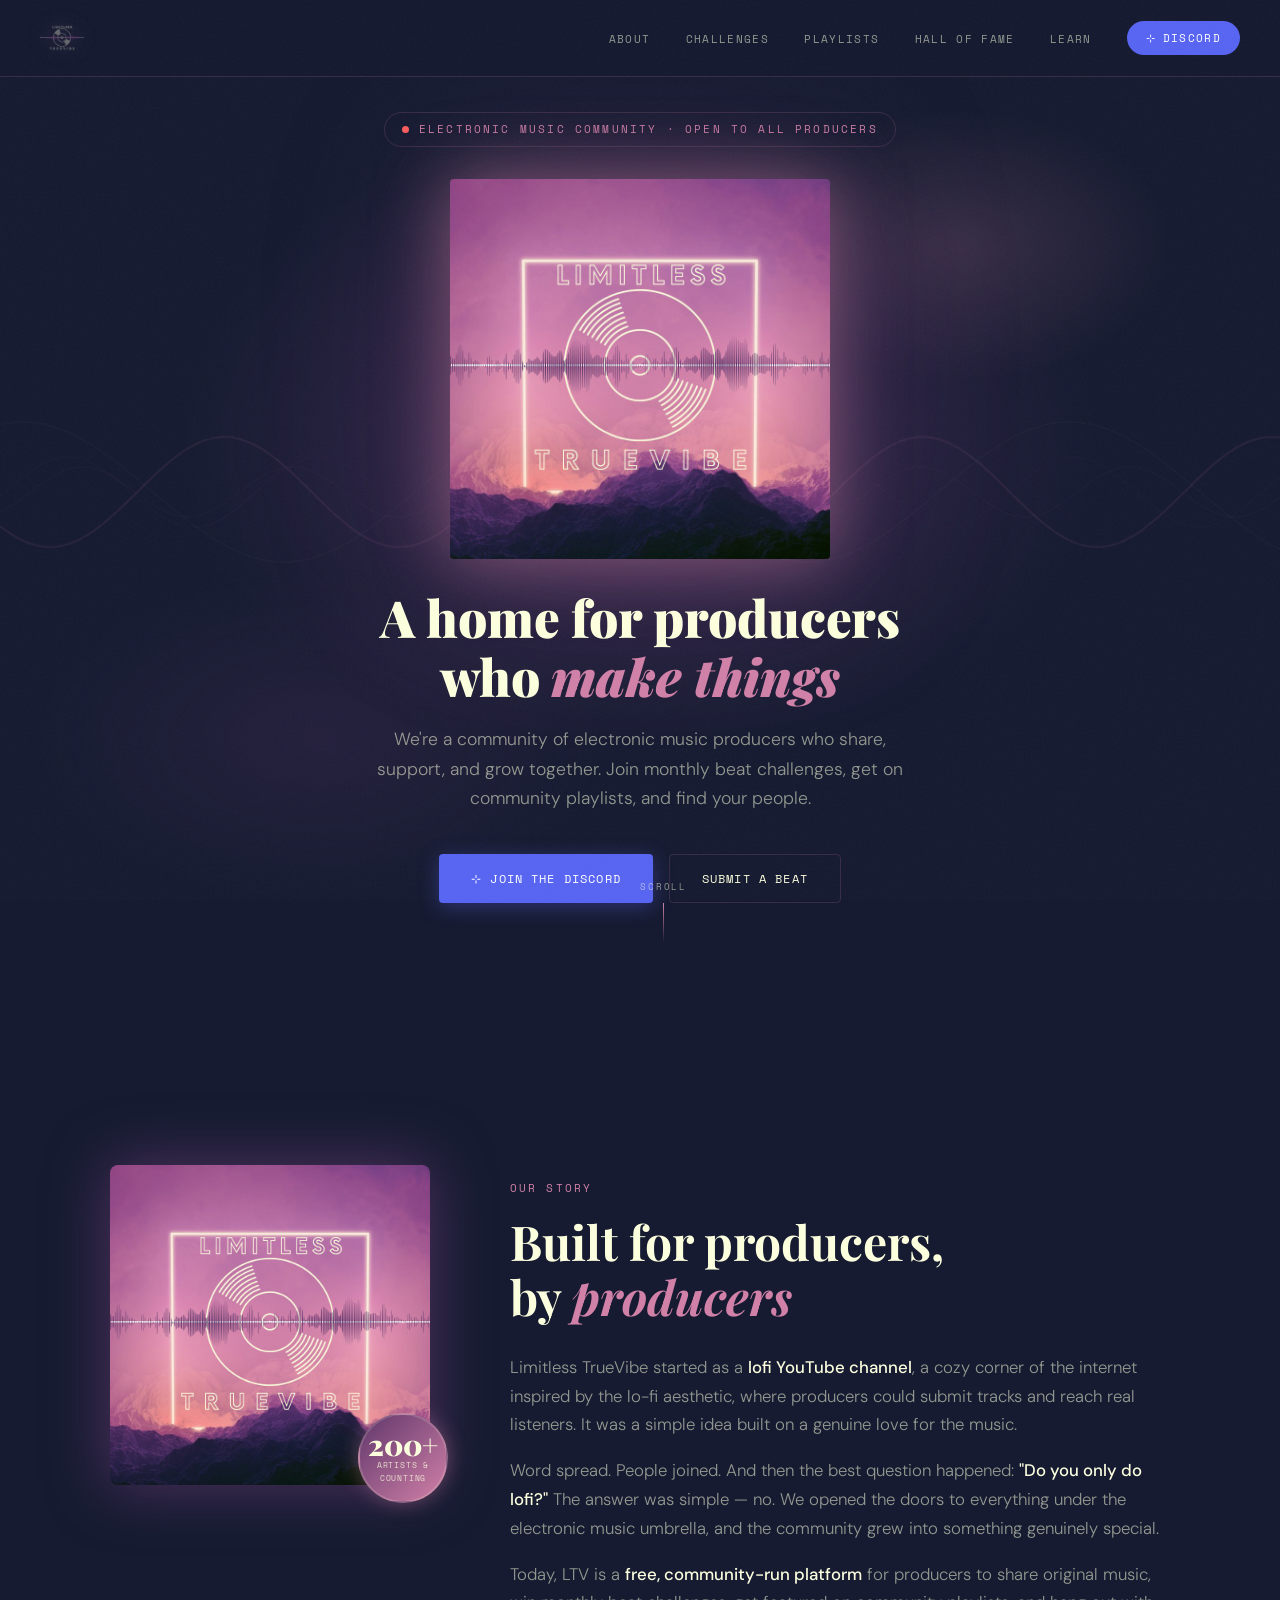
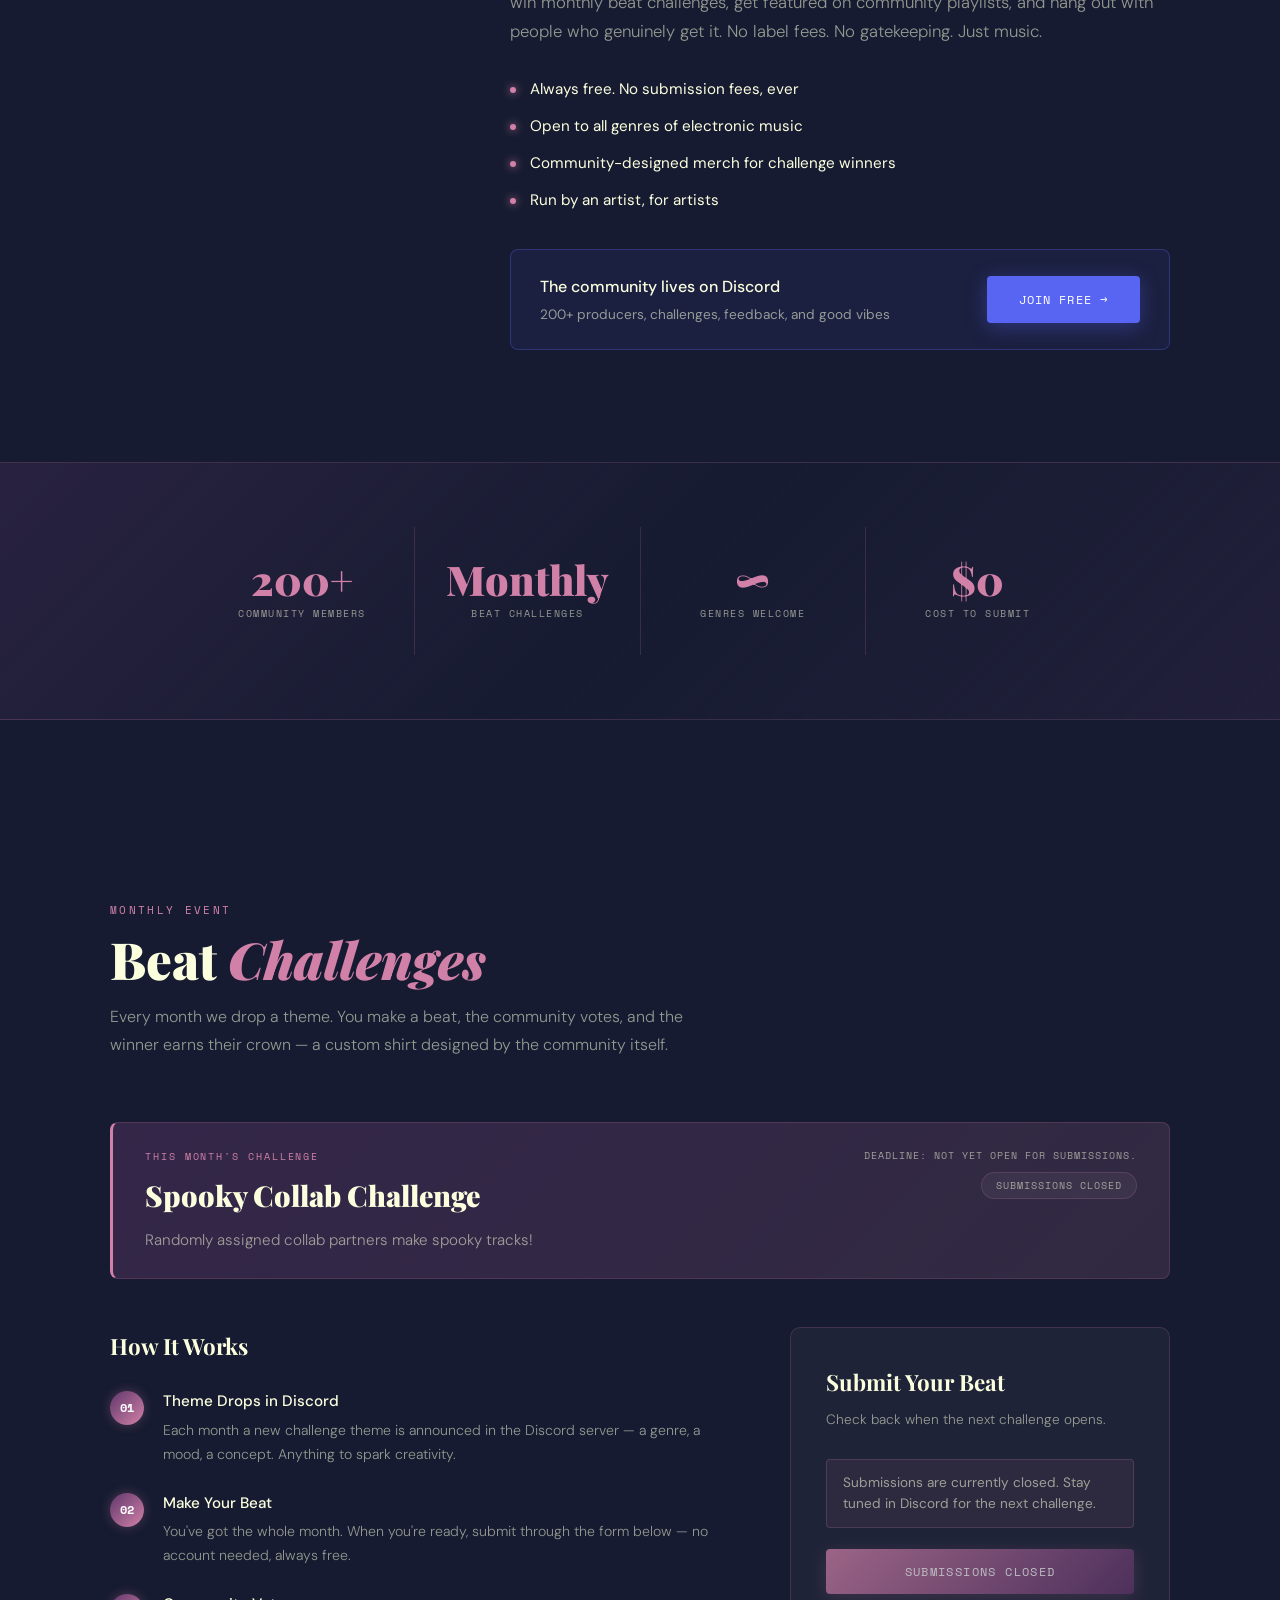
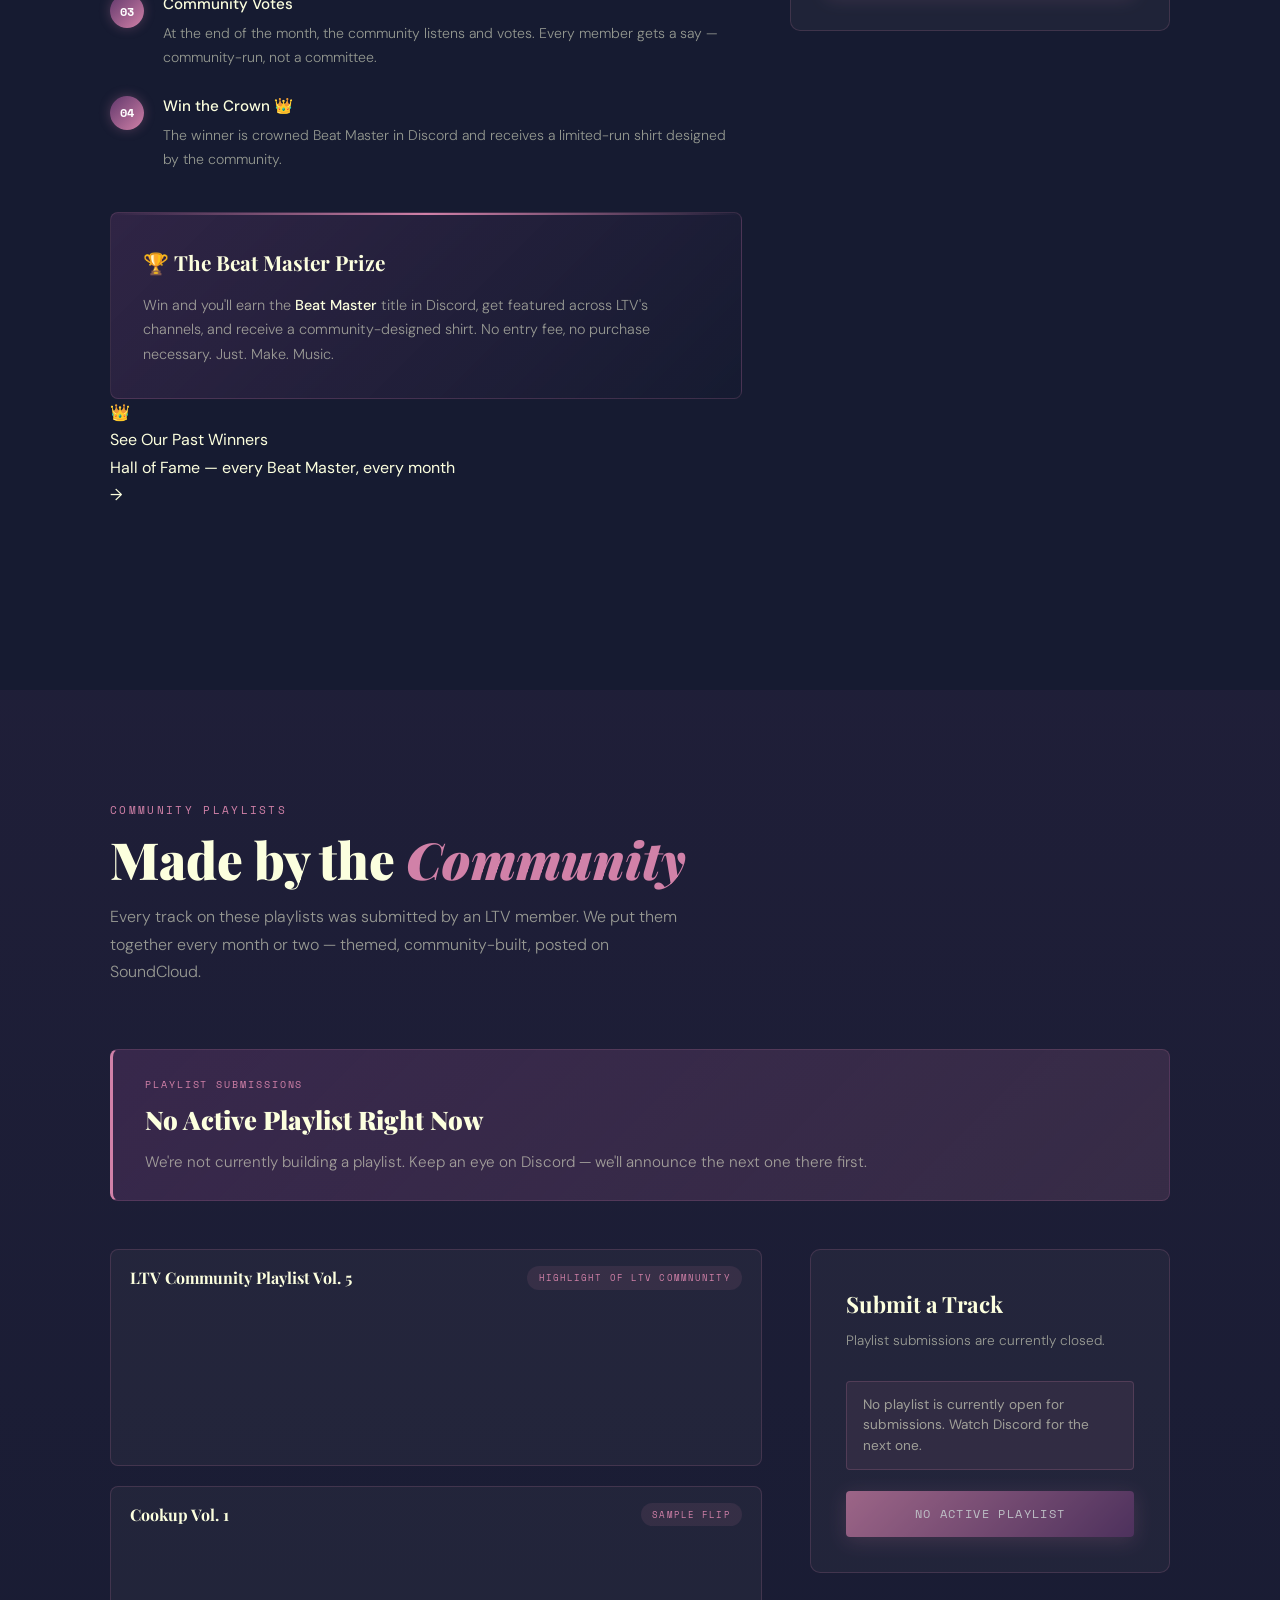
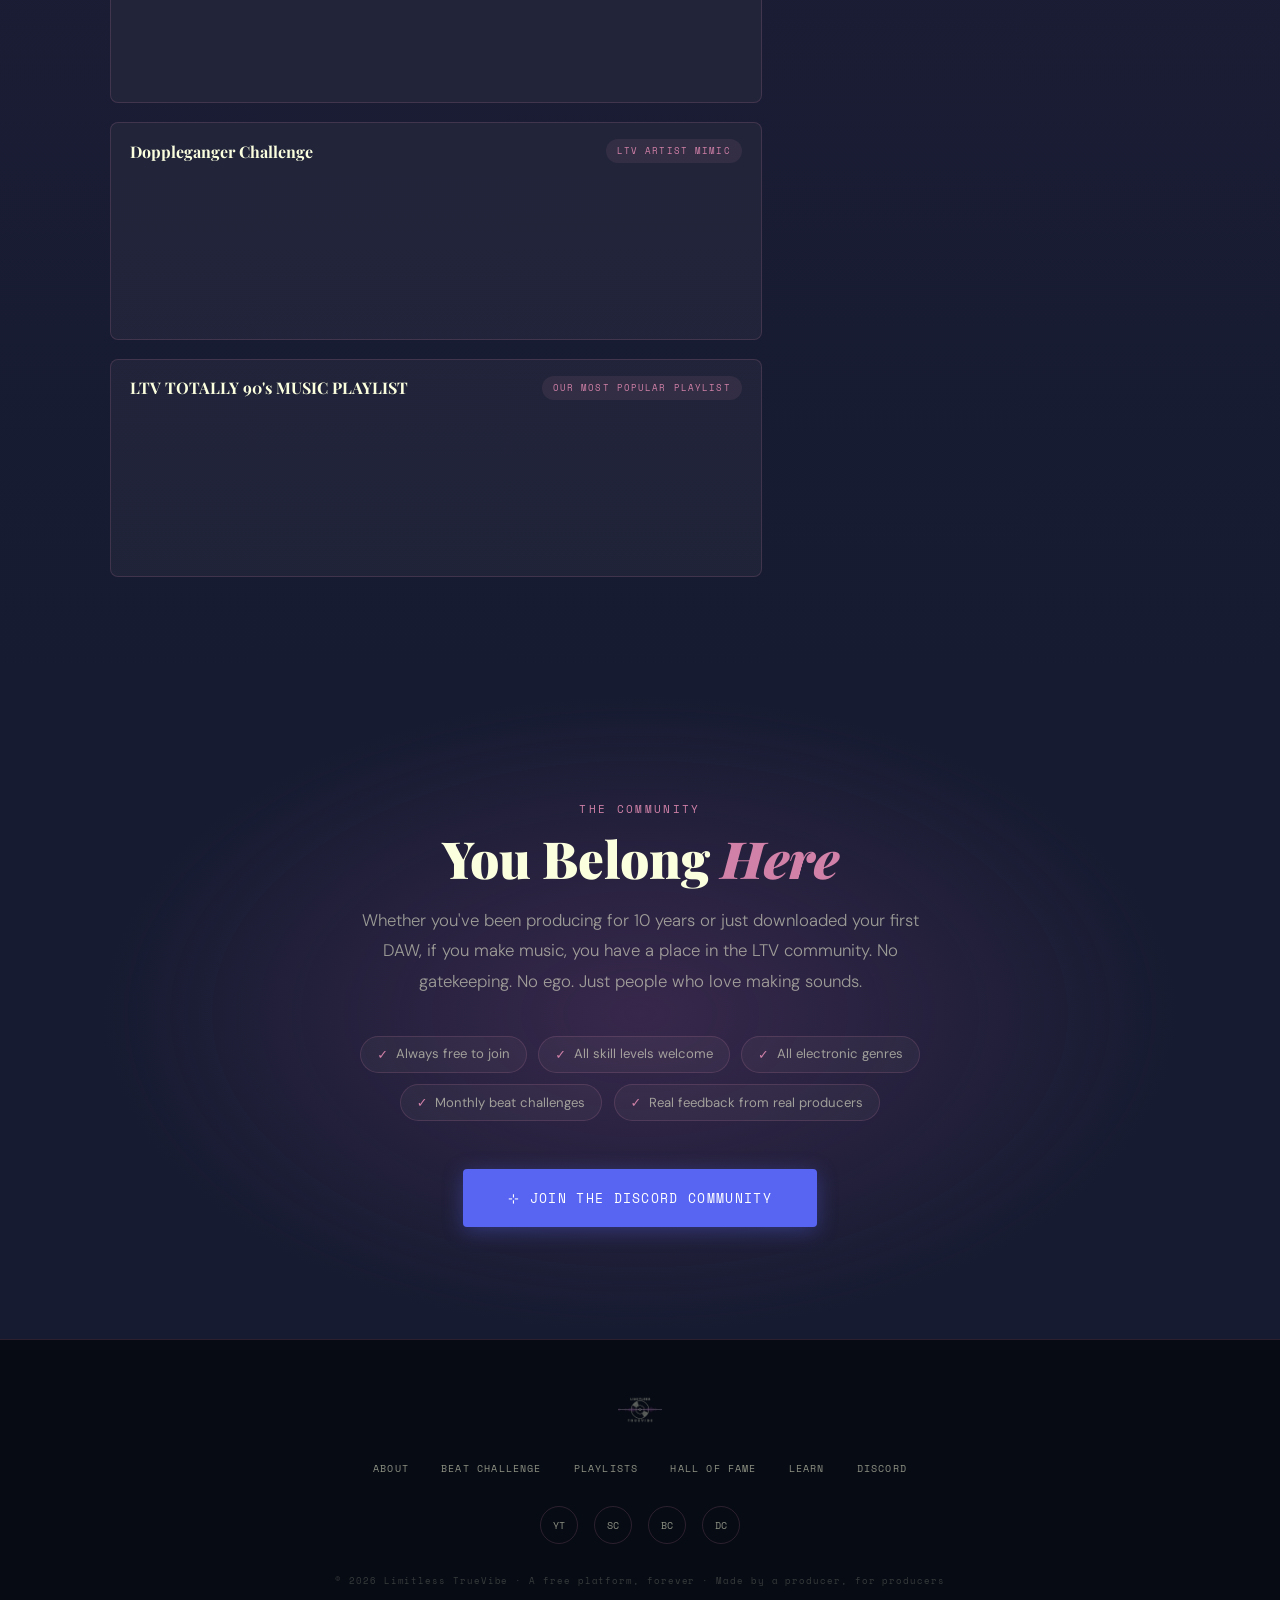
==== commit 9c17d5a1: "add LTV theory lab" ====
--- a/index.html
+++ b/index.html
@@ -28,6 +28,7 @@
       <li><a href="#challenges">Challenges</a></li>
       <li><a href="#playlists">Playlists</a></li>
       <li><a href="halloffame.html">Hall of Fame</a></li>
+      <li><a href="learn.html">Learn</a></li>
       <li><a href="https://discord.gg/AFdeZHfDZN" target="_blank" rel="noopener" class="nav-discord"><span>⊹</span> Discord</a></li>
     </ul>
     <button class="nav-hamburger" id="navHamburger" aria-label="Open menu">
@@ -41,6 +42,7 @@
       <li><a href="#challenges" class="mobile-link">Challenges</a></li>
       <li><a href="#playlists" class="mobile-link">Playlists</a></li>
       <li><a href="halloffame.html" class="mobile-link">Hall of Fame</a></li>
+      <li><a href="learn.html" class="mobile-link">Learn</a></li>
       <li><a href="https://discord.gg/AFdeZHfDZN" target="_blank" rel="noopener" class="mobile-link mobile-discord">Join the Discord</a></li>
     </ul>
   </div>
@@ -229,6 +231,7 @@
       <a href="#challenges">Beat Challenge</a>
       <a href="#playlists">Playlists</a>
       <a href="halloffame.html">Hall of Fame</a>
+      <a href="learn.html">Learn</a>
       <a href="https://discord.gg/AFdeZHfDZN" target="_blank" rel="noopener">Discord</a>
     </nav>
     <div class="footer-socials">
--- a/styles.css
+++ b/styles.css
@@ -1935,3 +1935,47 @@
 
 .file-selected.success::before { content: '✓'; }
 .file-selected.error::before   { content: '✕'; }
+
+
+/* =============================================================================
+   SUBMIT BUTTON — anchor tag fix
+   submit-btn is used on <a> tags linking to Google Forms
+============================================================================= */
+
+a.submit-btn {
+  display: block;
+  text-align: center;
+  text-decoration: none;
+  color: white;
+  line-height: 1.4;
+}
+
+a.submit-btn:hover {
+  color: white;
+  opacity: 0.9;
+  transform: translateY(-1px);
+  box-shadow: 0 6px 28px rgba(209, 129, 168, 0.45);
+}
+
+.form-lock-notice {
+  background: rgba(209,129,168,0.08);
+  border: 1px solid rgba(209,129,168,0.2);
+  border-radius: var(--radius-sm);
+  padding: 0.8rem 1rem;
+  font-size: 0.85rem;
+  color: var(--text-muted);
+  line-height: 1.5;
+  margin-bottom: 0.8rem;
+}
+
+.challenge-status--voting {
+  background: rgba(88,101,242,0.12);
+  border-color: rgba(88,101,242,0.35);
+  color: #8b98f8;
+}
+
+.challenge-status--closed {
+  background: rgba(252,255,222,0.05);
+  border-color: var(--border);
+  color: var(--text-muted);
+}
